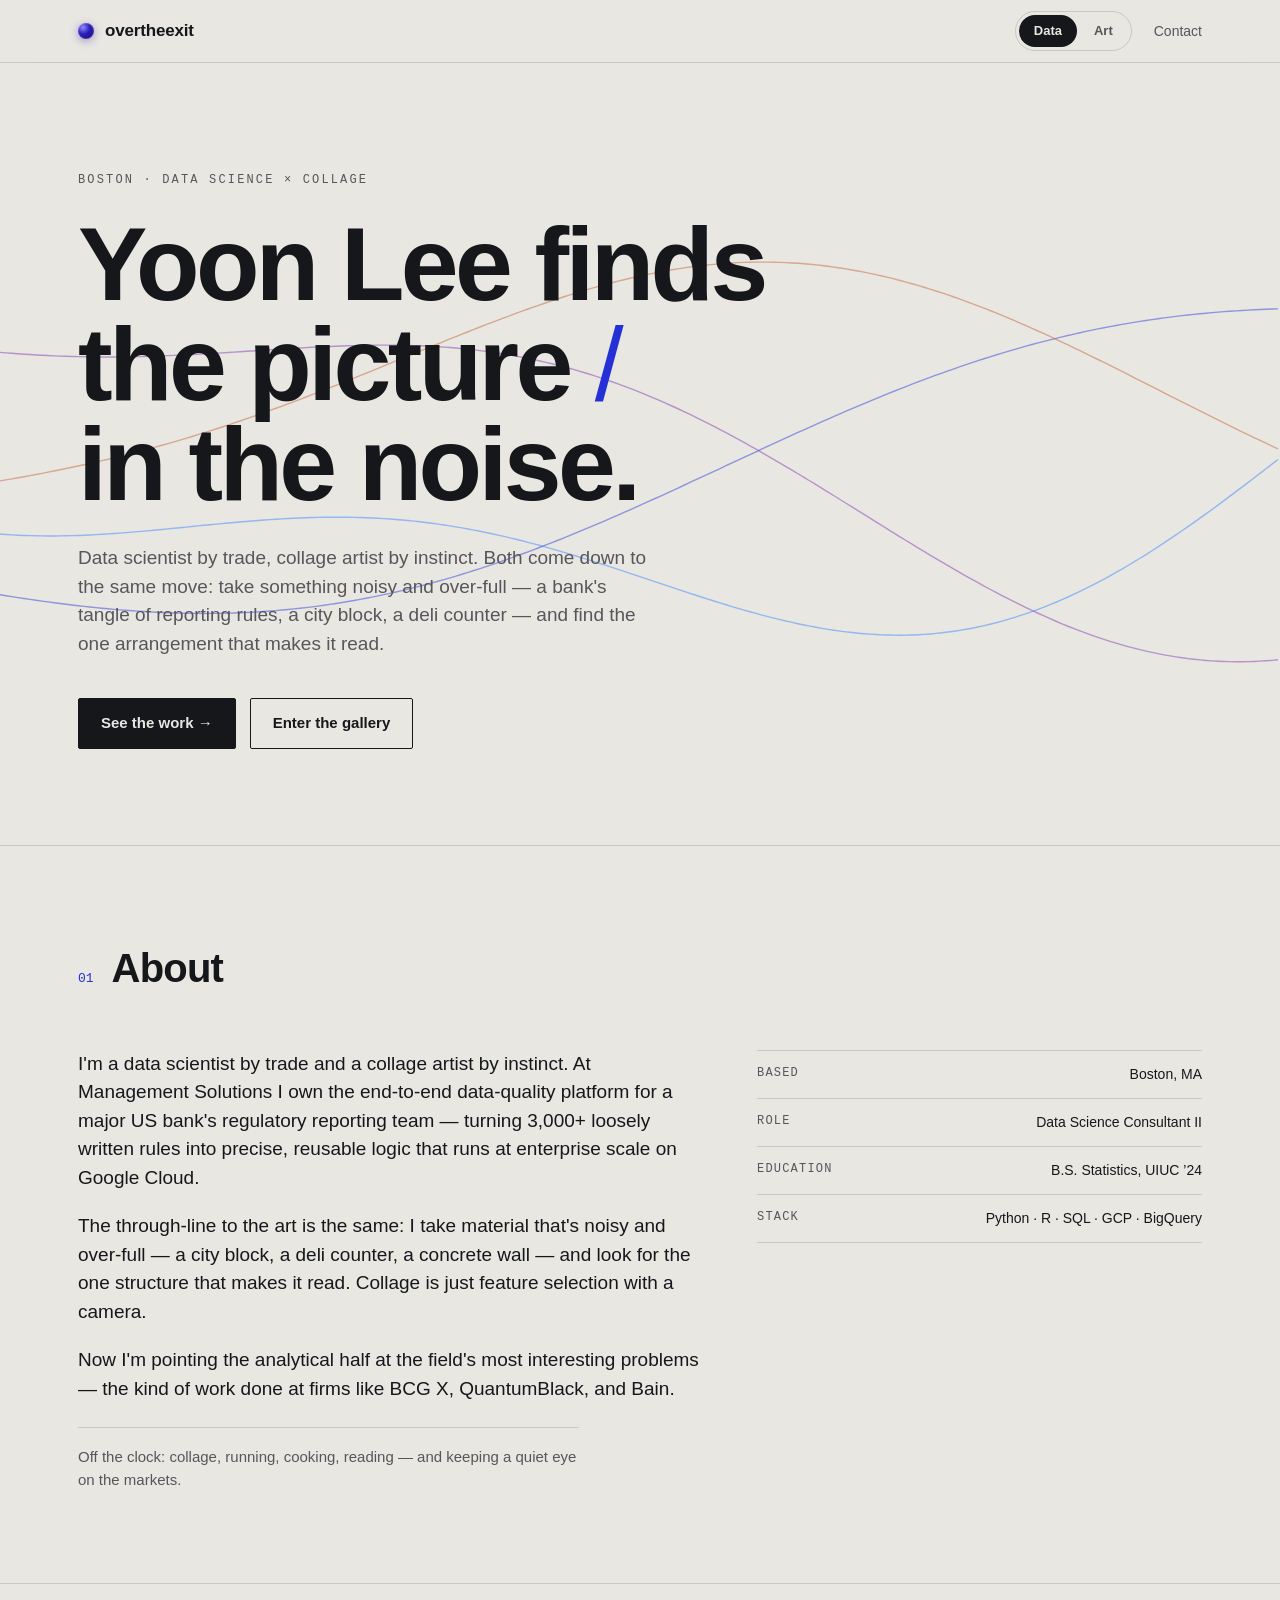
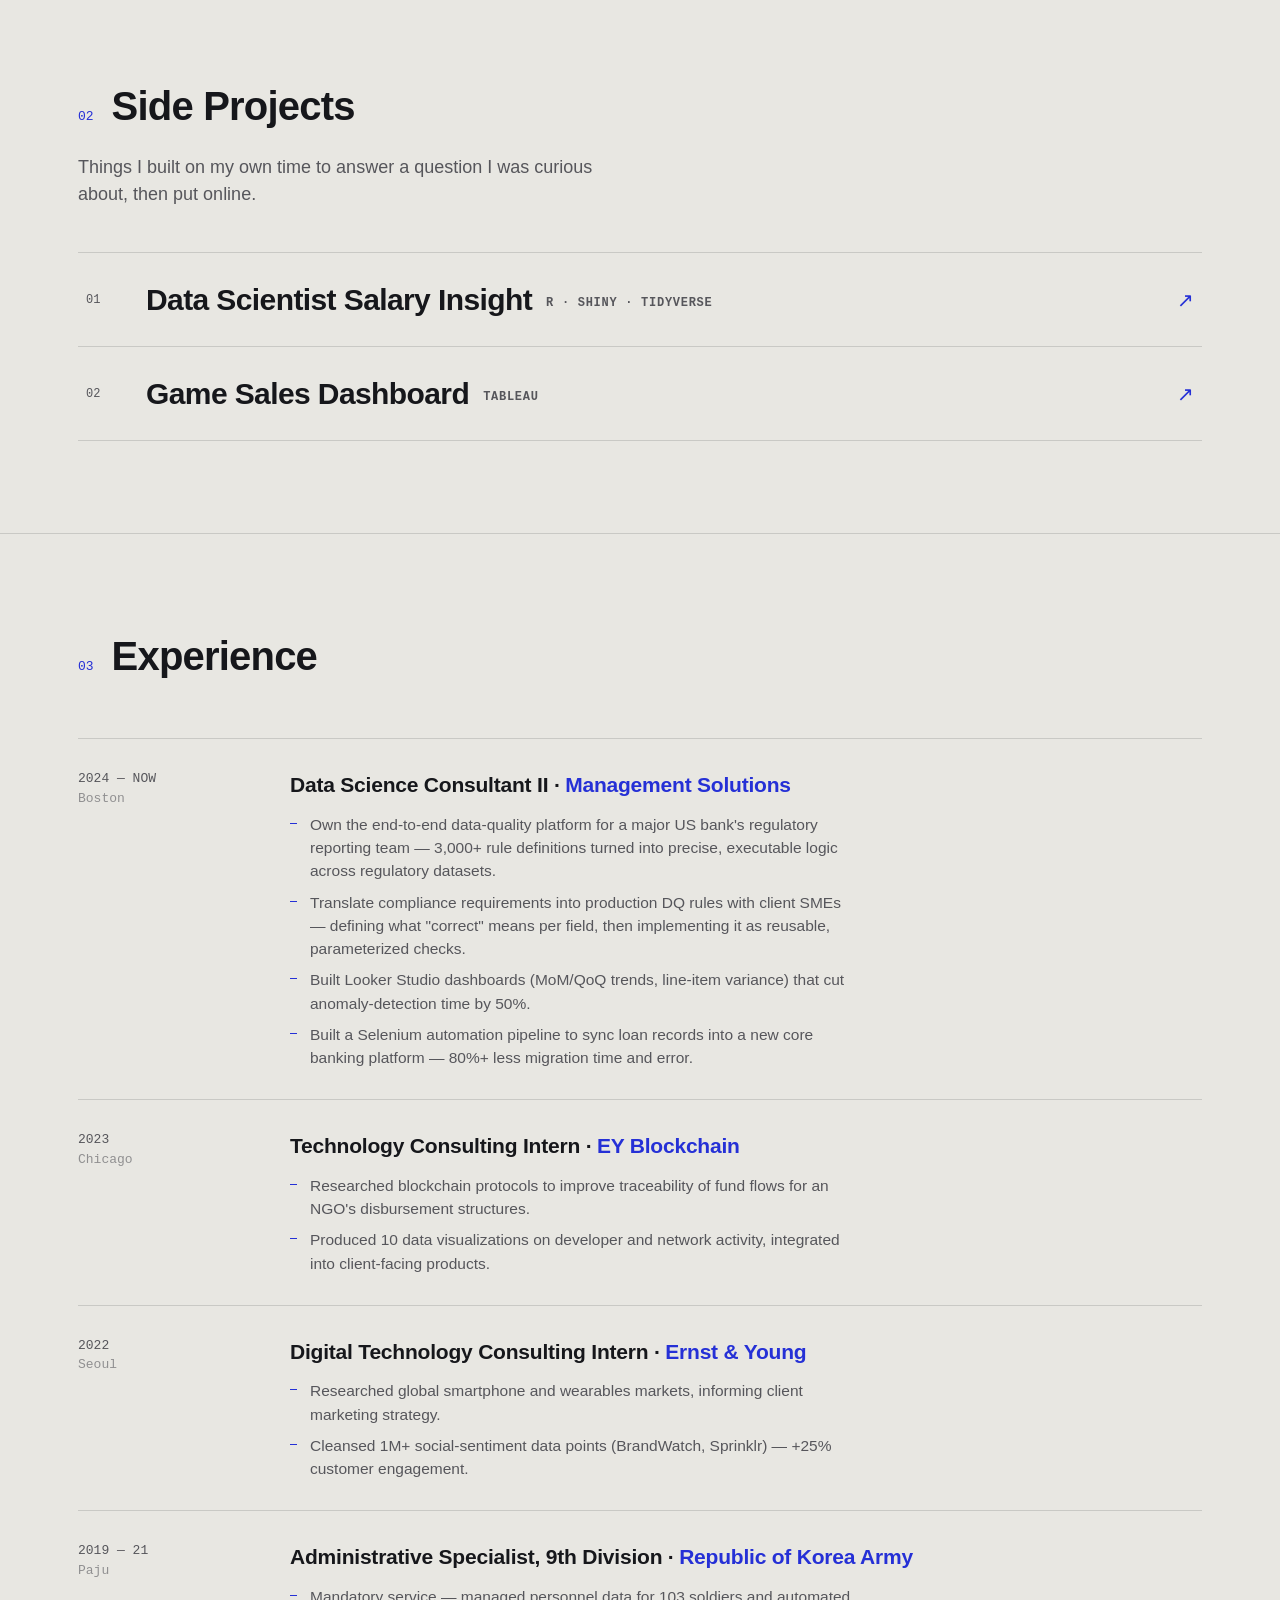
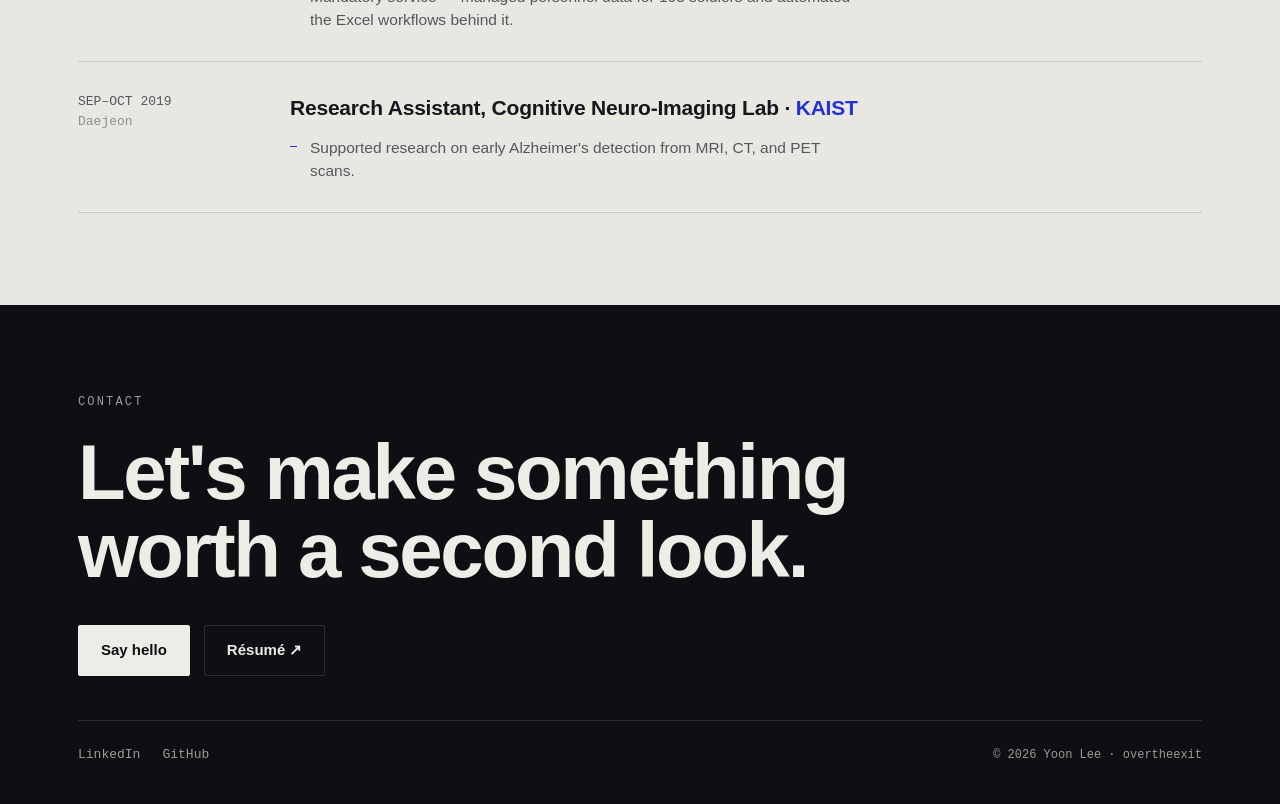
==== index.html @ db696f88 "Mobile edge-crowding fix: hero uses top/bottom padding only so .wrap side gutters survive; safe-area" ====
<!DOCTYPE html>
<html lang="en">
  <head>
    <meta charset="UTF-8" />
    <meta http-equiv="X-UA-Compatible" content="IE=edge" />
    <meta name="viewport" content="width=device-width, initial-scale=1.0, viewport-fit=cover" />

    <title>Yoon Lee — Data Science × Collage</title>
    <meta
      name="description"
      content="Yoon Lee, Boston. Data scientist by trade, collage artist by instinct. Finding the picture in the noise."
    />
    <meta name="keywords" content="Yoon Lee, overtheexit, data scientist, collage, digital art, Python, SQL, BigQuery, Boston" />
    <meta name="theme-color" content="#2530D6" />

    <link
      rel="icon"
      type="image/svg+xml"
      href="data:image/svg+xml,%3Csvg xmlns='http://www.w3.org/2000/svg' viewBox='0 0 32 32'%3E%3Cdefs%3E%3CradialGradient id='g' cx='34%25' cy='30%25'%3E%3Cstop offset='0' stop-color='%238f8bff'/%3E%3Cstop offset='46%25' stop-color='%232a1fb8'/%3E%3Cstop offset='100%25' stop-color='%23140a6e'/%3E%3C/radialGradient%3E%3C/defs%3E%3Ccircle cx='16' cy='16' r='14' fill='url(%23g)'/%3E%3C/svg%3E"
    />

    <meta property="og:type" content="website" />
    <meta property="og:url" content="https://overtheexit.com/" />
    <meta property="og:title" content="Yoon Lee — Data Science × Collage" />
    <meta property="og:description" content="Data scientist by trade, collage artist by instinct. Finding the picture in the noise." />
    <meta property="og:image" content="https://overtheexit.com/assets/gallery/logo.jpg" />
    <meta property="twitter:card" content="summary_large_image" />
    <meta property="twitter:title" content="Yoon Lee — Data Science × Collage" />
    <meta property="twitter:description" content="Data scientist by trade, collage artist by instinct." />
    <meta property="twitter:image" content="https://overtheexit.com/assets/gallery/logo.jpg" />

    <link rel="preload" as="style" href="./css/main.css" />
    <link rel="stylesheet" href="./css/main.css" />
  </head>
  <body>
    <nav>
      <div class="wrap">
        <a class="mark" href="index.html"><span class="ball" aria-hidden="true"></span> overtheexit</a>
        <div class="nav-right">
          <div class="toggle" role="tablist" aria-label="Switch between Data and Art">
            <a href="index.html" class="active" aria-current="page">Data</a>
            <a href="art.html">Art</a>
          </div>
          <a class="nav-contact" href="#contact">Contact</a>
        </div>
      </div>
    </nav>

    <header id="top">
      <canvas id="curves" aria-hidden="true"></canvas>
      <div class="wrap hero">
        <p class="eyebrow">Boston · Data Science × Collage</p>
        <h1>Yoon Lee finds the picture <span class="slash">/</span> in the noise.</h1>
        <p class="lede">
          Data scientist by trade, collage artist by instinct. Both come down to the same move:
          take something noisy and over-full — a bank's tangle of reporting rules, a city block,
          a deli counter — and find the one arrangement that makes it read.
        </p>
        <div class="cta-row">
          <a class="btn solid" href="#work">See the work →</a>
          <a class="btn ghost" href="art.html">Enter the gallery</a>
        </div>
      </div>
    </header>

    <main>
      <section id="about">
        <div class="wrap">
          <div class="sec-head"><span class="num">01</span><h2>About</h2></div>
          <div class="about-grid">
            <div>
              <p>
                I'm a data scientist by trade and a collage artist by instinct. At Management Solutions
                I own the end-to-end data-quality platform for a major US bank's regulatory reporting
                team — turning 3,000+ loosely written rules into precise, reusable logic that runs at
                enterprise scale on Google Cloud.
              </p>
              <p>
                The through-line to the art is the same: I take material that's noisy and over-full —
                a city block, a deli counter, a concrete wall — and look for the one structure that
                makes it read. Collage is just feature selection with a camera.
              </p>
              <p>
                Now I'm pointing the analytical half at the field's most interesting problems — the
                kind of work done at firms like BCG X, QuantumBlack, and Bain.
              </p>
              <p class="aside">
                Off the clock: collage, running, cooking, reading — and keeping a quiet eye on the
                markets.
              </p>
            </div>
            <div class="facts">
              <div class="row"><span class="k">Based</span><span class="v">Boston, MA</span></div>
              <div class="row"><span class="k">Role</span><span class="v">Data Science Consultant II</span></div>
              <div class="row"><span class="k">Education</span><span class="v">B.S. Statistics, UIUC ’24</span></div>
              <div class="row"><span class="k">Stack</span><span class="v">Python · R · SQL · GCP · BigQuery</span></div>
            </div>
          </div>
        </div>
      </section>

      <section id="work">
        <div class="wrap">
          <div class="sec-head"><span class="num">02</span><h2>Side Projects</h2></div>
          <p class="section-lede">
            Things I built on my own time to answer a question I was curious about, then put online.
          </p>
          <div class="work">
            <a class="line" href="https://overtheexit.shinyapps.io/datascientist_insights/" target="_blank" rel="noopener noreferrer">
              <span class="idx">01</span>
              <span class="t">Data Scientist Salary Insight<span class="stack">R · Shiny · Tidyverse</span></span>
              <span class="arrow" aria-hidden="true">↗</span>
            </a>
            <a class="line" href="https://public.tableau.com/views/GamesSalesDashboard_16860650207060/DashboardProject-CS416" target="_blank" rel="noopener noreferrer">
              <span class="idx">02</span>
              <span class="t">Game Sales Dashboard<span class="stack">Tableau</span></span>
              <span class="arrow" aria-hidden="true">↗</span>
            </a>
          </div>
        </div>
      </section>

      <section id="experience">
        <div class="wrap">
          <div class="sec-head"><span class="num">03</span><h2>Experience</h2></div>
          <div class="xp">
            <article class="item">
              <div class="when">2024 — NOW<br /><span class="loc">Boston</span></div>
              <div>
                <h3 class="role">Data Science Consultant II · <span class="org">Management Solutions</span></h3>
                <ul>
                  <li>Own the end-to-end data-quality platform for a major US bank's regulatory reporting team — 3,000+ rule definitions turned into precise, executable logic across regulatory datasets.</li>
                  <li>Translate compliance requirements into production DQ rules with client SMEs — defining what "correct" means per field, then implementing it as reusable, parameterized checks.</li>
                  <li>Built Looker Studio dashboards (MoM/QoQ trends, line-item variance) that cut anomaly-detection time by 50%.</li>
                  <li>Built a Selenium automation pipeline to sync loan records into a new core banking platform — 80%+ less migration time and error.</li>
                </ul>
              </div>
            </article>
            <article class="item">
              <div class="when">2023<br /><span class="loc">Chicago</span></div>
              <div>
                <h3 class="role">Technology Consulting Intern · <span class="org">EY Blockchain</span></h3>
                <ul>
                  <li>Researched blockchain protocols to improve traceability of fund flows for an NGO's disbursement structures.</li>
                  <li>Produced 10 data visualizations on developer and network activity, integrated into client-facing products.</li>
                </ul>
              </div>
            </article>
            <article class="item">
              <div class="when">2022<br /><span class="loc">Seoul</span></div>
              <div>
                <h3 class="role">Digital Technology Consulting Intern · <span class="org">Ernst &amp; Young</span></h3>
                <ul>
                  <li>Researched global smartphone and wearables markets, informing client marketing strategy.</li>
                  <li>Cleansed 1M+ social-sentiment data points (BrandWatch, Sprinklr) — +25% customer engagement.</li>
                </ul>
              </div>
            </article>
            <article class="item">
              <div class="when">2019 — 21<br /><span class="loc">Paju</span></div>
              <div>
                <h3 class="role">Administrative Specialist, 9th Division · <span class="org">Republic of Korea Army</span></h3>
                <ul>
                  <li>Mandatory service — managed personnel data for 103 soldiers and automated the Excel workflows behind it.</li>
                </ul>
              </div>
            </article>
            <article class="item">
              <div class="when">SEP–OCT 2019<br /><span class="loc">Daejeon</span></div>
              <div>
                <h3 class="role">Research Assistant, Cognitive Neuro-Imaging Lab · <span class="org">KAIST</span></h3>
                <ul>
                  <li>Supported research on early Alzheimer's detection from MRI, CT, and PET scans.</li>
                </ul>
              </div>
            </article>
          </div>
        </div>
      </section>
    </main>

    <footer id="contact">
      <div class="wrap">
        <p class="eyebrow footer-eyebrow">Contact</p>
        <p class="ftitle">Let's make something<br />worth a second look.</p>
        <div class="contact-actions">
          <a class="btn-dark solid" href="mailto:yoonseo.lee1212@gmail.com?subject=Hello%20Yoon">Say hello</a>
          <a class="btn-dark ghost" href="https://drive.google.com/file/d/1IXhecEy4pqAHRhBLIZlT97A1oVhOZAIA/view?usp=sharing" target="_blank" rel="noopener noreferrer">Résumé ↗</a>
        </div>
        <div class="fmeta">
          <div class="social">
            <a href="https://www.linkedin.com/in/yoonlee1212/" target="_blank" rel="noopener noreferrer">LinkedIn</a>
            <a href="https://github.com/overtheexit" target="_blank" rel="noopener noreferrer">GitHub</a>
          </div>
          <p class="cr">© <span id="yr"></span> Yoon Lee · overtheexit</p>
        </div>
      </div>
    </footer>

    <script src="./javascript/curves.js"></script>
    <script src="./javascript/site.js"></script>
  </body>
</html>
---- css/main.css ----
:root{--paper: #e8e7e2;--paper-2: #f1f0ec;--ink: #16171b;--ink-soft: #56565b;--line: rgba(20, 20, 25, 0.14);--accent: #2530d6;--accent-2: #c15a2b;--room: #0e0f13;--room-2: #16171c;--room-ink: #edece7;--room-soft: #9b9b96;--room-line: rgba(255, 255, 255, 0.13);--maxw: 1180px;--font: -apple-system, "Helvetica Neue", Helvetica, Arial, sans-serif;--mono: ui-monospace, "SF Mono", "SFMono-Regular", Menlo, Consolas, monospace}@media(prefers-color-scheme: dark){:root{--paper: #131317;--paper-2: #1a1a20;--ink: #e9e8e3;--ink-soft: #9a9a96;--line: rgba(255, 255, 255, 0.12);--accent: #6069f6;--accent-2: #e0824b}}:root[data-theme=dark]{--paper: #131317;--paper-2: #1a1a20;--ink: #e9e8e3;--ink-soft: #9a9a96;--line: rgba(255, 255, 255, 0.12);--accent: #6069f6;--accent-2: #e0824b}:root[data-theme=light]{--paper: #e8e7e2;--paper-2: #f1f0ec;--ink: #16171b;--ink-soft: #56565b;--line: rgba(20, 20, 25, 0.14);--accent: #2530d6;--accent-2: #c15a2b}*{margin:0;padding:0;box-sizing:border-box}html{scroll-behavior:smooth;-webkit-font-smoothing:antialiased}body{background:var(--paper);color:var(--ink);font-family:var(--font);line-height:1.5;font-size:17px;overflow-x:hidden}a{color:inherit;text-decoration:none}img{max-width:100%}.wrap{max-width:var(--maxw);margin:0 auto;padding-left:max(28px,env(safe-area-inset-left));padding-right:max(28px,env(safe-area-inset-right))}.mono{font-family:var(--mono)}.eyebrow{font-family:var(--mono);font-size:12px;letter-spacing:.18em;text-transform:uppercase;color:var(--ink-soft)}nav{position:sticky;top:0;z-index:50;background:color-mix(in srgb, var(--paper) 82%, transparent);backdrop-filter:saturate(1.2) blur(12px);border-bottom:1px solid var(--line)}nav .wrap{display:flex;align-items:center;justify-content:space-between;height:62px}.mark{display:flex;align-items:center;gap:11px;font-weight:600;letter-spacing:-0.01em}.ball{width:16px;height:16px;border-radius:50%;background:radial-gradient(circle at 32% 28%, #8f8bff 0%, #2a1fb8 42%, #140a6e 100%);box-shadow:0 0 0 1px rgba(255,255,255,.15) inset,0 2px 8px rgba(37,25,160,.4);flex:none}.nav-right{display:flex;align-items:center;gap:22px}.nav-contact{font-size:14px;color:var(--ink-soft);transition:color .2s}.nav-contact:hover{color:var(--ink)}@media(max-width: 720px){.nav-contact{display:none}}.toggle{display:inline-flex;align-items:center;border:1px solid var(--line);border-radius:999px;padding:3px;gap:2px}.toggle a{font-size:13px;font-weight:600;padding:6px 15px;border-radius:999px;color:var(--ink-soft);transition:all .2s}.toggle a:hover{color:var(--ink)}.toggle a.active{background:var(--ink);color:var(--paper)}header{position:relative;overflow:hidden}header canvas{position:absolute;inset:0;width:100%;height:100%;opacity:.9}.hero{position:relative;padding-top:108px;padding-bottom:96px}.hero .eyebrow{margin-bottom:26px}h1{font-size:clamp(44px,8.2vw,104px);line-height:.96;letter-spacing:-0.035em;font-weight:700;text-wrap:balance;max-width:15ch}h1 .slash{color:var(--accent);font-weight:400}.hero p.lede{margin-top:30px;max-width:54ch;font-size:19px;color:var(--ink-soft)}.cta-row{margin-top:40px;display:flex;gap:14px;flex-wrap:wrap}.btn{display:inline-flex;align-items:center;gap:9px;font-size:15px;font-weight:600;padding:13px 22px;border-radius:2px;border:1px solid var(--ink);transition:all .2s}.btn.solid{background:var(--ink);color:var(--paper)}.btn.solid:hover{background:var(--accent);border-color:var(--accent);color:#fff}.btn.ghost:hover{border-color:var(--accent);color:var(--accent)}section{padding:92px 0;border-top:1px solid var(--line)}.sec-head{display:flex;align-items:baseline;gap:18px;margin-bottom:52px}.sec-head .num{font-family:var(--mono);font-size:13px;color:var(--accent)}.sec-head h2{font-size:clamp(26px,4vw,40px);letter-spacing:-0.02em;font-weight:700}.about-grid{display:grid;grid-template-columns:1.4fr 1fr;gap:56px;align-items:start}.about-grid p{font-size:19px;max-width:60ch}.about-grid p+p{margin-top:20px}.about-grid p.aside{margin-top:24px;font-size:15px;color:var(--ink-soft);padding-top:18px;border-top:1px solid var(--line)}.facts{display:flex;flex-direction:column;border-top:1px solid var(--line)}.facts .row{display:flex;justify-content:space-between;gap:16px;padding:13px 0;border-bottom:1px solid var(--line)}.facts .k{font-family:var(--mono);font-size:12px;letter-spacing:.1em;text-transform:uppercase;color:var(--ink-soft)}.facts .v{font-size:14px;text-align:right}@media(max-width: 820px){.about-grid{grid-template-columns:1fr;gap:36px}}.xp{display:flex;flex-direction:column}.xp .item{display:grid;grid-template-columns:180px 1fr;gap:32px;padding:30px 0;border-top:1px solid var(--line)}.xp .item:last-child{border-bottom:1px solid var(--line)}.xp .when{font-family:var(--mono);font-size:13px;color:var(--ink-soft);font-variant-numeric:tabular-nums}.xp .when .loc{opacity:.6}.xp .role{font-size:21px;font-weight:650;letter-spacing:-0.01em}.xp .role .org{color:var(--accent)}.xp ul{margin-top:12px;list-style:none;display:flex;flex-direction:column;gap:8px}.xp li{padding-left:20px;position:relative;color:var(--ink-soft);font-size:15.5px;max-width:66ch}.xp li::before{content:"";position:absolute;left:0;top:10px;width:7px;height:1px;background:var(--accent)}@media(max-width: 720px){.xp .item{grid-template-columns:1fr;gap:10px}}.work{display:flex;flex-direction:column}.work a.line{display:grid;grid-template-columns:40px 1fr auto;gap:20px;align-items:center;padding:24px 8px;border-top:1px solid var(--line);transition:background .2s,padding .2s}.work a.line:last-child{border-bottom:1px solid var(--line)}.work a.line:hover{background:var(--paper-2);padding-left:18px}.work .idx{font-family:var(--mono);font-size:12px;color:var(--ink-soft)}.work .t{font-size:clamp(20px,3vw,30px);font-weight:650;letter-spacing:-0.02em}.work .t .stack{font-family:var(--mono);font-size:12px;color:var(--ink-soft);letter-spacing:.06em;margin-left:14px;text-transform:uppercase;vertical-align:middle}.work .arrow{color:var(--accent);font-size:20px}.gallery{background:var(--room);color:var(--room-ink);border-top:none}.gallery .eyebrow{color:var(--room-soft)}.gallery .sec-head h2{color:var(--room-ink)}.gallery .sec-head .num{color:#7f86ff}.gallery .intro{max-width:60ch;color:var(--room-soft);margin:-28px 0 54px;font-size:18px}.room{display:grid;grid-template-columns:repeat(3, 1fr);gap:40px 26px;align-items:start}figure.piece{margin:0;display:flex;flex-direction:column;gap:12px}.frame{position:relative;overflow:hidden;background:var(--room-2);border:1px solid var(--room-line);cursor:pointer}.frame img{display:block;width:100%;height:100%;object-fit:contain}.frame::after{content:"view";position:absolute;inset:0;display:flex;align-items:center;justify-content:center;font-family:var(--mono);font-size:11px;letter-spacing:.1em;text-transform:uppercase;color:#fff;background:rgba(10,10,16,.5);opacity:0;transition:opacity .25s}.frame:hover::after{opacity:1}.frame.missing{cursor:default;background:repeating-linear-gradient(0deg, rgba(255, 255, 255, 0.02) 0 2px, transparent 2px 5px),var(--room-2)}.frame.missing::after{content:"awaiting export";opacity:1;background:rgba(0,0,0,0);color:var(--room-soft)}.frame.missing img{display:none}.label{display:flex;flex-direction:column;gap:3px}.label .lt{font-size:15px;font-weight:600;font-style:italic}.label .lm{font-family:var(--mono);font-size:11.5px;color:var(--room-soft);letter-spacing:.04em}@media(max-width: 900px){.room{grid-template-columns:repeat(2, 1fr)}}@media(max-width: 540px){.room{grid-template-columns:1fr;gap:30px}}.lightbox{position:fixed;inset:0;z-index:200;background:rgba(8,8,12,.94);display:flex;align-items:center;justify-content:center;padding:40px}.lightbox[hidden]{display:none}.lightbox-inner{margin:0;max-width:92vw;max-height:88vh;display:flex;flex-direction:column;gap:14px;align-items:center}.lightbox-inner img{max-width:92vw;max-height:78vh;object-fit:contain;box-shadow:0 30px 80px rgba(0,0,0,.6)}.lightbox-inner figcaption{font-family:var(--mono);font-size:12.5px;color:#cfcfca;letter-spacing:.04em;text-align:center}.lightbox-close{position:absolute;top:22px;right:26px;background:none;border:none;color:#fff;font-size:26px;cursor:pointer;line-height:1;padding:8px}footer{background:var(--room);color:var(--room-ink);padding:88px 0 40px}.footer-eyebrow{color:var(--room-soft);margin-bottom:22px}.ftitle{font-size:clamp(34px,7vw,78px);letter-spacing:-0.03em;font-weight:700;line-height:1}.ftitle a{color:#7f86ff}.fmeta{margin-top:44px;display:flex;justify-content:space-between;flex-wrap:wrap;gap:20px;align-items:center;border-top:1px solid var(--room-line);padding-top:24px}.fmeta .social{display:flex;gap:22px}.fmeta .social a{font-family:var(--mono);font-size:13px;color:var(--room-soft);transition:color .2s}.fmeta .social a:hover{color:var(--room-ink)}.fmeta .cr{font-family:var(--mono);font-size:12px;color:var(--room-soft)}.section-lede{font-size:18px;color:var(--ink-soft);max-width:56ch;margin:-34px 0 44px}.contact-actions{margin-top:36px;display:flex;gap:14px;flex-wrap:wrap}.btn-dark{display:inline-flex;align-items:center;gap:9px;font-size:15px;font-weight:600;padding:13px 22px;border-radius:2px;border:1px solid var(--room-line);color:var(--room-ink);transition:all .2s}.btn-dark.solid{background:var(--room-ink);color:var(--room);border-color:var(--room-ink)}.btn-dark.solid:hover{background:#7f86ff;border-color:#7f86ff;color:#fff}.btn-dark.ghost:hover{border-color:#7f86ff;color:#9aa0ff}.art-hero{position:relative;overflow:hidden;--d1: #e68aa6;--d2: #efc14e;--d3: #3f6fd1;--d4: #d8432e}@media(prefers-color-scheme: dark){.art-hero{--d4: #6fb0e6}}:root[data-theme=dark] .art-hero{--d4: #6fb0e6}:root[data-theme=light] .art-hero{--d4: #d8432e}.art-hero .hero{position:relative;z-index:4;padding-top:112px;padding-bottom:104px}.art-hero .grain{position:absolute;inset:0;z-index:1;pointer-events:none;opacity:.09;background-image:url("data:image/svg+xml,%3Csvg xmlns='http://www.w3.org/2000/svg' width='140' height='140'%3E%3Cfilter id='n'%3E%3CfeTurbulence type='fractalNoise' baseFrequency='0.85' numOctaves='2' stitchTiles='stitch'/%3E%3C/filter%3E%3Crect width='100%25' height='100%25' filter='url(%23n)'/%3E%3C/svg%3E")}.art-hero .dots{position:absolute;inset:0;z-index:1;pointer-events:none}.dot{position:absolute;border-radius:50%;will-change:transform}.dot.d1{width:150px;height:150px;background:var(--d1);top:14%;right:13%;animation:floatA 16s ease-in-out infinite}.dot.d2{width:88px;height:88px;background:var(--d2);top:55%;right:30%;animation:floatB 20s ease-in-out infinite}.dot.d3{width:60px;height:60px;background:var(--d3);top:30%;right:44%;animation:floatC 13s ease-in-out infinite}.dot.d4{width:116px;height:116px;background:var(--d4);bottom:12%;right:7%;animation:floatA 23s ease-in-out infinite reverse}.dot.d5{width:76px;height:76px;background:var(--d5, #9a9a9a);top:18%;right:27%;animation:floatB 17s ease-in-out infinite reverse}@keyframes floatA{0%,100%{transform:translate(0, 0)}50%{transform:translate(-20px, -26px)}}@keyframes floatB{0%,100%{transform:translate(0, 0)}50%{transform:translate(16px, -20px)}}@keyframes floatC{0%,100%{transform:translate(0, 0)}50%{transform:translate(-12px, 18px)}}.art-hero .crops{position:absolute;inset:0;z-index:2;pointer-events:none}.crop{position:absolute;width:16px;height:16px;border:0 solid color-mix(in srgb, var(--ink) 42%, transparent)}.crop.tl{top:22px;left:22px;border-top-width:1.5px;border-left-width:1.5px}.crop.tr{top:22px;right:22px;border-top-width:1.5px;border-right-width:1.5px}.crop.bl{bottom:22px;left:22px;border-bottom-width:1.5px;border-left-width:1.5px}.crop.br{bottom:22px;right:22px;border-bottom-width:1.5px;border-right-width:1.5px}.art-hero .tear{position:absolute;left:0;bottom:-1px;width:100%;height:44px;z-index:3;display:block}.art-hero .tear rect{fill:var(--room)}@media(prefers-reduced-motion: reduce){.dot{animation:none}}@media(max-width: 600px){.hero{padding-top:76px;padding-bottom:72px}.art-hero{min-height:78vh}.art-hero .hero{padding-top:72px;padding-bottom:40px}.dot.d1{width:92px;height:92px;top:auto;bottom:68px;right:8%}.dot.d2{width:52px;height:52px;top:auto;bottom:156px;right:12%}.dot.d3{width:40px;height:40px;top:auto;bottom:62px;right:34%}.dot.d4{width:60px;height:60px;top:auto;bottom:132px;right:42%}.dot.d5{width:46px;height:46px;top:auto;bottom:206px;right:24%}.crop{width:12px;height:12px}.crop.tl,.crop.tr{top:16px}.crop.bl,.crop.br{bottom:16px}.crop.tl,.crop.bl{left:16px}.crop.tr,.crop.br{right:16px}}@media(max-width: 360px){.wrap{padding-left:max(18px,env(safe-area-inset-left));padding-right:max(18px,env(safe-area-inset-right))}h1{font-size:clamp(28px,9vw,40px)}.work .t{font-size:clamp(18px,6vw,24px)}.contact-actions{width:100%}.btn-dark{flex:1;justify-content:center}.art-hero{min-height:86vh}.dot.d1{width:66px;height:66px;bottom:40px;right:9%}.dot.d2{width:38px;height:38px;bottom:112px;right:16%}.dot.d3{width:28px;height:28px;bottom:38px;right:42%}.dot.d4{width:42px;height:42px;bottom:96px;right:46%}.dot.d5{width:32px;height:32px;bottom:150px;right:27%}}.room-count{color:var(--room-soft);font-size:12px;letter-spacing:.08em;text-transform:uppercase;margin:0 0 40px}:focus-visible{outline:2px solid var(--accent);outline-offset:3px}@media(prefers-reduced-motion: reduce){html{scroll-behavior:auto}*{animation:none !important;transition:none !important}}
---- css/main.css ----
:root{--paper: #e8e7e2;--paper-2: #f1f0ec;--ink: #16171b;--ink-soft: #56565b;--line: rgba(20, 20, 25, 0.14);--accent: #2530d6;--accent-2: #c15a2b;--room: #0e0f13;--room-2: #16171c;--room-ink: #edece7;--room-soft: #9b9b96;--room-line: rgba(255, 255, 255, 0.13);--maxw: 1180px;--font: -apple-system, "Helvetica Neue", Helvetica, Arial, sans-serif;--mono: ui-monospace, "SF Mono", "SFMono-Regular", Menlo, Consolas, monospace}@media(prefers-color-scheme: dark){:root{--paper: #131317;--paper-2: #1a1a20;--ink: #e9e8e3;--ink-soft: #9a9a96;--line: rgba(255, 255, 255, 0.12);--accent: #6069f6;--accent-2: #e0824b}}:root[data-theme=dark]{--paper: #131317;--paper-2: #1a1a20;--ink: #e9e8e3;--ink-soft: #9a9a96;--line: rgba(255, 255, 255, 0.12);--accent: #6069f6;--accent-2: #e0824b}:root[data-theme=light]{--paper: #e8e7e2;--paper-2: #f1f0ec;--ink: #16171b;--ink-soft: #56565b;--line: rgba(20, 20, 25, 0.14);--accent: #2530d6;--accent-2: #c15a2b}*{margin:0;padding:0;box-sizing:border-box}html{scroll-behavior:smooth;-webkit-font-smoothing:antialiased}body{background:var(--paper);color:var(--ink);font-family:var(--font);line-height:1.5;font-size:17px;overflow-x:hidden}a{color:inherit;text-decoration:none}img{max-width:100%}.wrap{max-width:var(--maxw);margin:0 auto;padding-left:max(28px,env(safe-area-inset-left));padding-right:max(28px,env(safe-area-inset-right))}.mono{font-family:var(--mono)}.eyebrow{font-family:var(--mono);font-size:12px;letter-spacing:.18em;text-transform:uppercase;color:var(--ink-soft)}nav{position:sticky;top:0;z-index:50;background:color-mix(in srgb, var(--paper) 82%, transparent);backdrop-filter:saturate(1.2) blur(12px);border-bottom:1px solid var(--line)}nav .wrap{display:flex;align-items:center;justify-content:space-between;height:62px}.mark{display:flex;align-items:center;gap:11px;font-weight:600;letter-spacing:-0.01em}.ball{width:16px;height:16px;border-radius:50%;background:radial-gradient(circle at 32% 28%, #8f8bff 0%, #2a1fb8 42%, #140a6e 100%);box-shadow:0 0 0 1px rgba(255,255,255,.15) inset,0 2px 8px rgba(37,25,160,.4);flex:none}.nav-right{display:flex;align-items:center;gap:22px}.nav-contact{font-size:14px;color:var(--ink-soft);transition:color .2s}.nav-contact:hover{color:var(--ink)}@media(max-width: 720px){.nav-contact{display:none}}.toggle{display:inline-flex;align-items:center;border:1px solid var(--line);border-radius:999px;padding:3px;gap:2px}.toggle a{font-size:13px;font-weight:600;padding:6px 15px;border-radius:999px;color:var(--ink-soft);transition:all .2s}.toggle a:hover{color:var(--ink)}.toggle a.active{background:var(--ink);color:var(--paper)}header{position:relative;overflow:hidden}header canvas{position:absolute;inset:0;width:100%;height:100%;opacity:.9}.hero{position:relative;padding-top:108px;padding-bottom:96px}.hero .eyebrow{margin-bottom:26px}h1{font-size:clamp(44px,8.2vw,104px);line-height:.96;letter-spacing:-0.035em;font-weight:700;text-wrap:balance;max-width:15ch}h1 .slash{color:var(--accent);font-weight:400}.hero p.lede{margin-top:30px;max-width:54ch;font-size:19px;color:var(--ink-soft)}.cta-row{margin-top:40px;display:flex;gap:14px;flex-wrap:wrap}.btn{display:inline-flex;align-items:center;gap:9px;font-size:15px;font-weight:600;padding:13px 22px;border-radius:2px;border:1px solid var(--ink);transition:all .2s}.btn.solid{background:var(--ink);color:var(--paper)}.btn.solid:hover{background:var(--accent);border-color:var(--accent);color:#fff}.btn.ghost:hover{border-color:var(--accent);color:var(--accent)}section{padding:92px 0;border-top:1px solid var(--line)}.sec-head{display:flex;align-items:baseline;gap:18px;margin-bottom:52px}.sec-head .num{font-family:var(--mono);font-size:13px;color:var(--accent)}.sec-head h2{font-size:clamp(26px,4vw,40px);letter-spacing:-0.02em;font-weight:700}.about-grid{display:grid;grid-template-columns:1.4fr 1fr;gap:56px;align-items:start}.about-grid p{font-size:19px;max-width:60ch}.about-grid p+p{margin-top:20px}.about-grid p.aside{margin-top:24px;font-size:15px;color:var(--ink-soft);padding-top:18px;border-top:1px solid var(--line)}.facts{display:flex;flex-direction:column;border-top:1px solid var(--line)}.facts .row{display:flex;justify-content:space-between;gap:16px;padding:13px 0;border-bottom:1px solid var(--line)}.facts .k{font-family:var(--mono);font-size:12px;letter-spacing:.1em;text-transform:uppercase;color:var(--ink-soft)}.facts .v{font-size:14px;text-align:right}@media(max-width: 820px){.about-grid{grid-template-columns:1fr;gap:36px}}.xp{display:flex;flex-direction:column}.xp .item{display:grid;grid-template-columns:180px 1fr;gap:32px;padding:30px 0;border-top:1px solid var(--line)}.xp .item:last-child{border-bottom:1px solid var(--line)}.xp .when{font-family:var(--mono);font-size:13px;color:var(--ink-soft);font-variant-numeric:tabular-nums}.xp .when .loc{opacity:.6}.xp .role{font-size:21px;font-weight:650;letter-spacing:-0.01em}.xp .role .org{color:var(--accent)}.xp ul{margin-top:12px;list-style:none;display:flex;flex-direction:column;gap:8px}.xp li{padding-left:20px;position:relative;color:var(--ink-soft);font-size:15.5px;max-width:66ch}.xp li::before{content:"";position:absolute;left:0;top:10px;width:7px;height:1px;background:var(--accent)}@media(max-width: 720px){.xp .item{grid-template-columns:1fr;gap:10px}}.work{display:flex;flex-direction:column}.work a.line{display:grid;grid-template-columns:40px 1fr auto;gap:20px;align-items:center;padding:24px 8px;border-top:1px solid var(--line);transition:background .2s,padding .2s}.work a.line:last-child{border-bottom:1px solid var(--line)}.work a.line:hover{background:var(--paper-2);padding-left:18px}.work .idx{font-family:var(--mono);font-size:12px;color:var(--ink-soft)}.work .t{font-size:clamp(20px,3vw,30px);font-weight:650;letter-spacing:-0.02em}.work .t .stack{font-family:var(--mono);font-size:12px;color:var(--ink-soft);letter-spacing:.06em;margin-left:14px;text-transform:uppercase;vertical-align:middle}.work .arrow{color:var(--accent);font-size:20px}.gallery{background:var(--room);color:var(--room-ink);border-top:none}.gallery .eyebrow{color:var(--room-soft)}.gallery .sec-head h2{color:var(--room-ink)}.gallery .sec-head .num{color:#7f86ff}.gallery .intro{max-width:60ch;color:var(--room-soft);margin:-28px 0 54px;font-size:18px}.room{display:grid;grid-template-columns:repeat(3, 1fr);gap:40px 26px;align-items:start}figure.piece{margin:0;display:flex;flex-direction:column;gap:12px}.frame{position:relative;overflow:hidden;background:var(--room-2);border:1px solid var(--room-line);cursor:pointer}.frame img{display:block;width:100%;height:100%;object-fit:contain}.frame::after{content:"view";position:absolute;inset:0;display:flex;align-items:center;justify-content:center;font-family:var(--mono);font-size:11px;letter-spacing:.1em;text-transform:uppercase;color:#fff;background:rgba(10,10,16,.5);opacity:0;transition:opacity .25s}.frame:hover::after{opacity:1}.frame.missing{cursor:default;background:repeating-linear-gradient(0deg, rgba(255, 255, 255, 0.02) 0 2px, transparent 2px 5px),var(--room-2)}.frame.missing::after{content:"awaiting export";opacity:1;background:rgba(0,0,0,0);color:var(--room-soft)}.frame.missing img{display:none}.label{display:flex;flex-direction:column;gap:3px}.label .lt{font-size:15px;font-weight:600;font-style:italic}.label .lm{font-family:var(--mono);font-size:11.5px;color:var(--room-soft);letter-spacing:.04em}@media(max-width: 900px){.room{grid-template-columns:repeat(2, 1fr)}}@media(max-width: 540px){.room{grid-template-columns:1fr;gap:30px}}.lightbox{position:fixed;inset:0;z-index:200;background:rgba(8,8,12,.94);display:flex;align-items:center;justify-content:center;padding:40px}.lightbox[hidden]{display:none}.lightbox-inner{margin:0;max-width:92vw;max-height:88vh;display:flex;flex-direction:column;gap:14px;align-items:center}.lightbox-inner img{max-width:92vw;max-height:78vh;object-fit:contain;box-shadow:0 30px 80px rgba(0,0,0,.6)}.lightbox-inner figcaption{font-family:var(--mono);font-size:12.5px;color:#cfcfca;letter-spacing:.04em;text-align:center}.lightbox-close{position:absolute;top:22px;right:26px;background:none;border:none;color:#fff;font-size:26px;cursor:pointer;line-height:1;padding:8px}footer{background:var(--room);color:var(--room-ink);padding:88px 0 40px}.footer-eyebrow{color:var(--room-soft);margin-bottom:22px}.ftitle{font-size:clamp(34px,7vw,78px);letter-spacing:-0.03em;font-weight:700;line-height:1}.ftitle a{color:#7f86ff}.fmeta{margin-top:44px;display:flex;justify-content:space-between;flex-wrap:wrap;gap:20px;align-items:center;border-top:1px solid var(--room-line);padding-top:24px}.fmeta .social{display:flex;gap:22px}.fmeta .social a{font-family:var(--mono);font-size:13px;color:var(--room-soft);transition:color .2s}.fmeta .social a:hover{color:var(--room-ink)}.fmeta .cr{font-family:var(--mono);font-size:12px;color:var(--room-soft)}.section-lede{font-size:18px;color:var(--ink-soft);max-width:56ch;margin:-34px 0 44px}.contact-actions{margin-top:36px;display:flex;gap:14px;flex-wrap:wrap}.btn-dark{display:inline-flex;align-items:center;gap:9px;font-size:15px;font-weight:600;padding:13px 22px;border-radius:2px;border:1px solid var(--room-line);color:var(--room-ink);transition:all .2s}.btn-dark.solid{background:var(--room-ink);color:var(--room);border-color:var(--room-ink)}.btn-dark.solid:hover{background:#7f86ff;border-color:#7f86ff;color:#fff}.btn-dark.ghost:hover{border-color:#7f86ff;color:#9aa0ff}.art-hero{position:relative;overflow:hidden;--d1: #e68aa6;--d2: #efc14e;--d3: #3f6fd1;--d4: #d8432e}@media(prefers-color-scheme: dark){.art-hero{--d4: #6fb0e6}}:root[data-theme=dark] .art-hero{--d4: #6fb0e6}:root[data-theme=light] .art-hero{--d4: #d8432e}.art-hero .hero{position:relative;z-index:4;padding-top:112px;padding-bottom:104px}.art-hero .grain{position:absolute;inset:0;z-index:1;pointer-events:none;opacity:.09;background-image:url("data:image/svg+xml,%3Csvg xmlns='http://www.w3.org/2000/svg' width='140' height='140'%3E%3Cfilter id='n'%3E%3CfeTurbulence type='fractalNoise' baseFrequency='0.85' numOctaves='2' stitchTiles='stitch'/%3E%3C/filter%3E%3Crect width='100%25' height='100%25' filter='url(%23n)'/%3E%3C/svg%3E")}.art-hero .dots{position:absolute;inset:0;z-index:1;pointer-events:none}.dot{position:absolute;border-radius:50%;will-change:transform}.dot.d1{width:150px;height:150px;background:var(--d1);top:14%;right:13%;animation:floatA 16s ease-in-out infinite}.dot.d2{width:88px;height:88px;background:var(--d2);top:55%;right:30%;animation:floatB 20s ease-in-out infinite}.dot.d3{width:60px;height:60px;background:var(--d3);top:30%;right:44%;animation:floatC 13s ease-in-out infinite}.dot.d4{width:116px;height:116px;background:var(--d4);bottom:12%;right:7%;animation:floatA 23s ease-in-out infinite reverse}.dot.d5{width:76px;height:76px;background:var(--d5, #9a9a9a);top:18%;right:27%;animation:floatB 17s ease-in-out infinite reverse}@keyframes floatA{0%,100%{transform:translate(0, 0)}50%{transform:translate(-20px, -26px)}}@keyframes floatB{0%,100%{transform:translate(0, 0)}50%{transform:translate(16px, -20px)}}@keyframes floatC{0%,100%{transform:translate(0, 0)}50%{transform:translate(-12px, 18px)}}.art-hero .crops{position:absolute;inset:0;z-index:2;pointer-events:none}.crop{position:absolute;width:16px;height:16px;border:0 solid color-mix(in srgb, var(--ink) 42%, transparent)}.crop.tl{top:22px;left:22px;border-top-width:1.5px;border-left-width:1.5px}.crop.tr{top:22px;right:22px;border-top-width:1.5px;border-right-width:1.5px}.crop.bl{bottom:22px;left:22px;border-bottom-width:1.5px;border-left-width:1.5px}.crop.br{bottom:22px;right:22px;border-bottom-width:1.5px;border-right-width:1.5px}.art-hero .tear{position:absolute;left:0;bottom:-1px;width:100%;height:44px;z-index:3;display:block}.art-hero .tear rect{fill:var(--room)}@media(prefers-reduced-motion: reduce){.dot{animation:none}}@media(max-width: 600px){.hero{padding-top:76px;padding-bottom:72px}.art-hero{min-height:78vh}.art-hero .hero{padding-top:72px;padding-bottom:40px}.dot.d1{width:92px;height:92px;top:auto;bottom:68px;right:8%}.dot.d2{width:52px;height:52px;top:auto;bottom:156px;right:12%}.dot.d3{width:40px;height:40px;top:auto;bottom:62px;right:34%}.dot.d4{width:60px;height:60px;top:auto;bottom:132px;right:42%}.dot.d5{width:46px;height:46px;top:auto;bottom:206px;right:24%}.crop{width:12px;height:12px}.crop.tl,.crop.tr{top:16px}.crop.bl,.crop.br{bottom:16px}.crop.tl,.crop.bl{left:16px}.crop.tr,.crop.br{right:16px}}@media(max-width: 360px){.wrap{padding-left:max(18px,env(safe-area-inset-left));padding-right:max(18px,env(safe-area-inset-right))}h1{font-size:clamp(28px,9vw,40px)}.work .t{font-size:clamp(18px,6vw,24px)}.contact-actions{width:100%}.btn-dark{flex:1;justify-content:center}.art-hero{min-height:86vh}.dot.d1{width:66px;height:66px;bottom:40px;right:9%}.dot.d2{width:38px;height:38px;bottom:112px;right:16%}.dot.d3{width:28px;height:28px;bottom:38px;right:42%}.dot.d4{width:42px;height:42px;bottom:96px;right:46%}.dot.d5{width:32px;height:32px;bottom:150px;right:27%}}.room-count{color:var(--room-soft);font-size:12px;letter-spacing:.08em;text-transform:uppercase;margin:0 0 40px}:focus-visible{outline:2px solid var(--accent);outline-offset:3px}@media(prefers-reduced-motion: reduce){html{scroll-behavior:auto}*{animation:none !important;transition:none !important}}
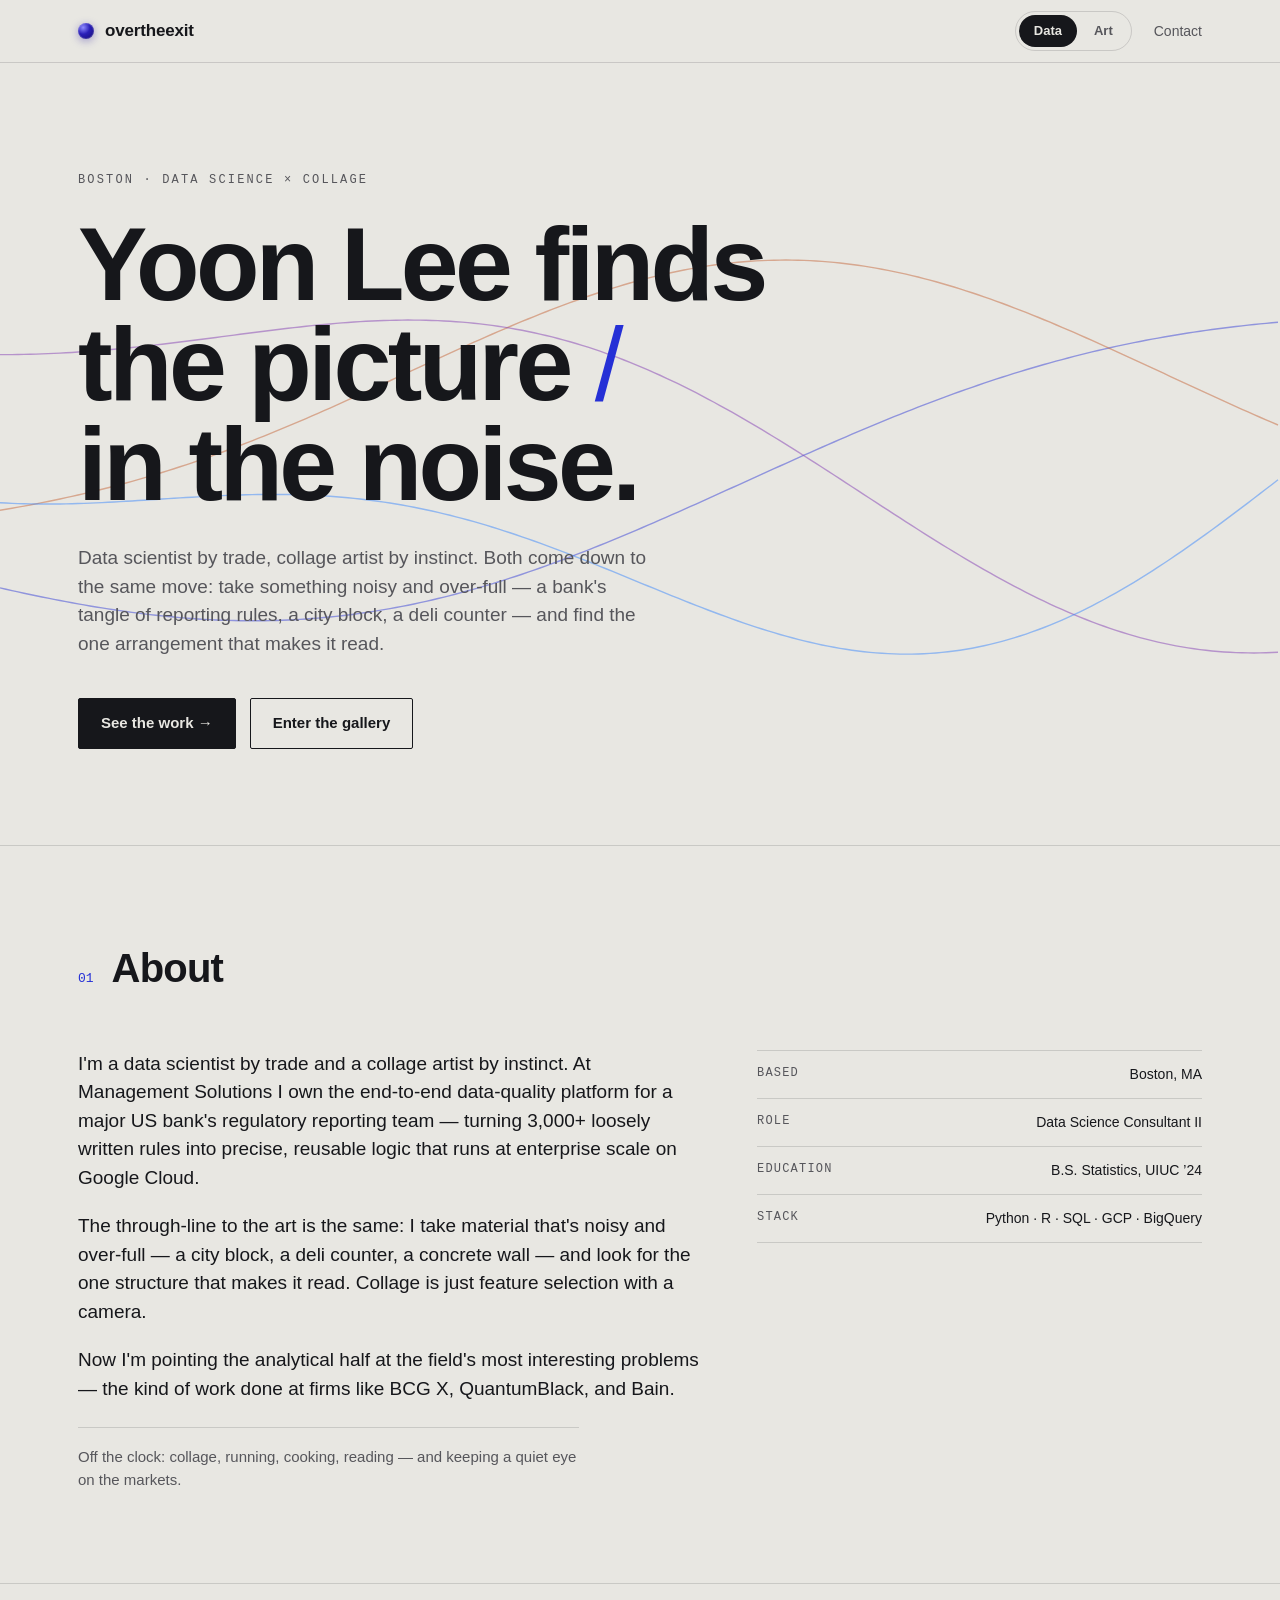
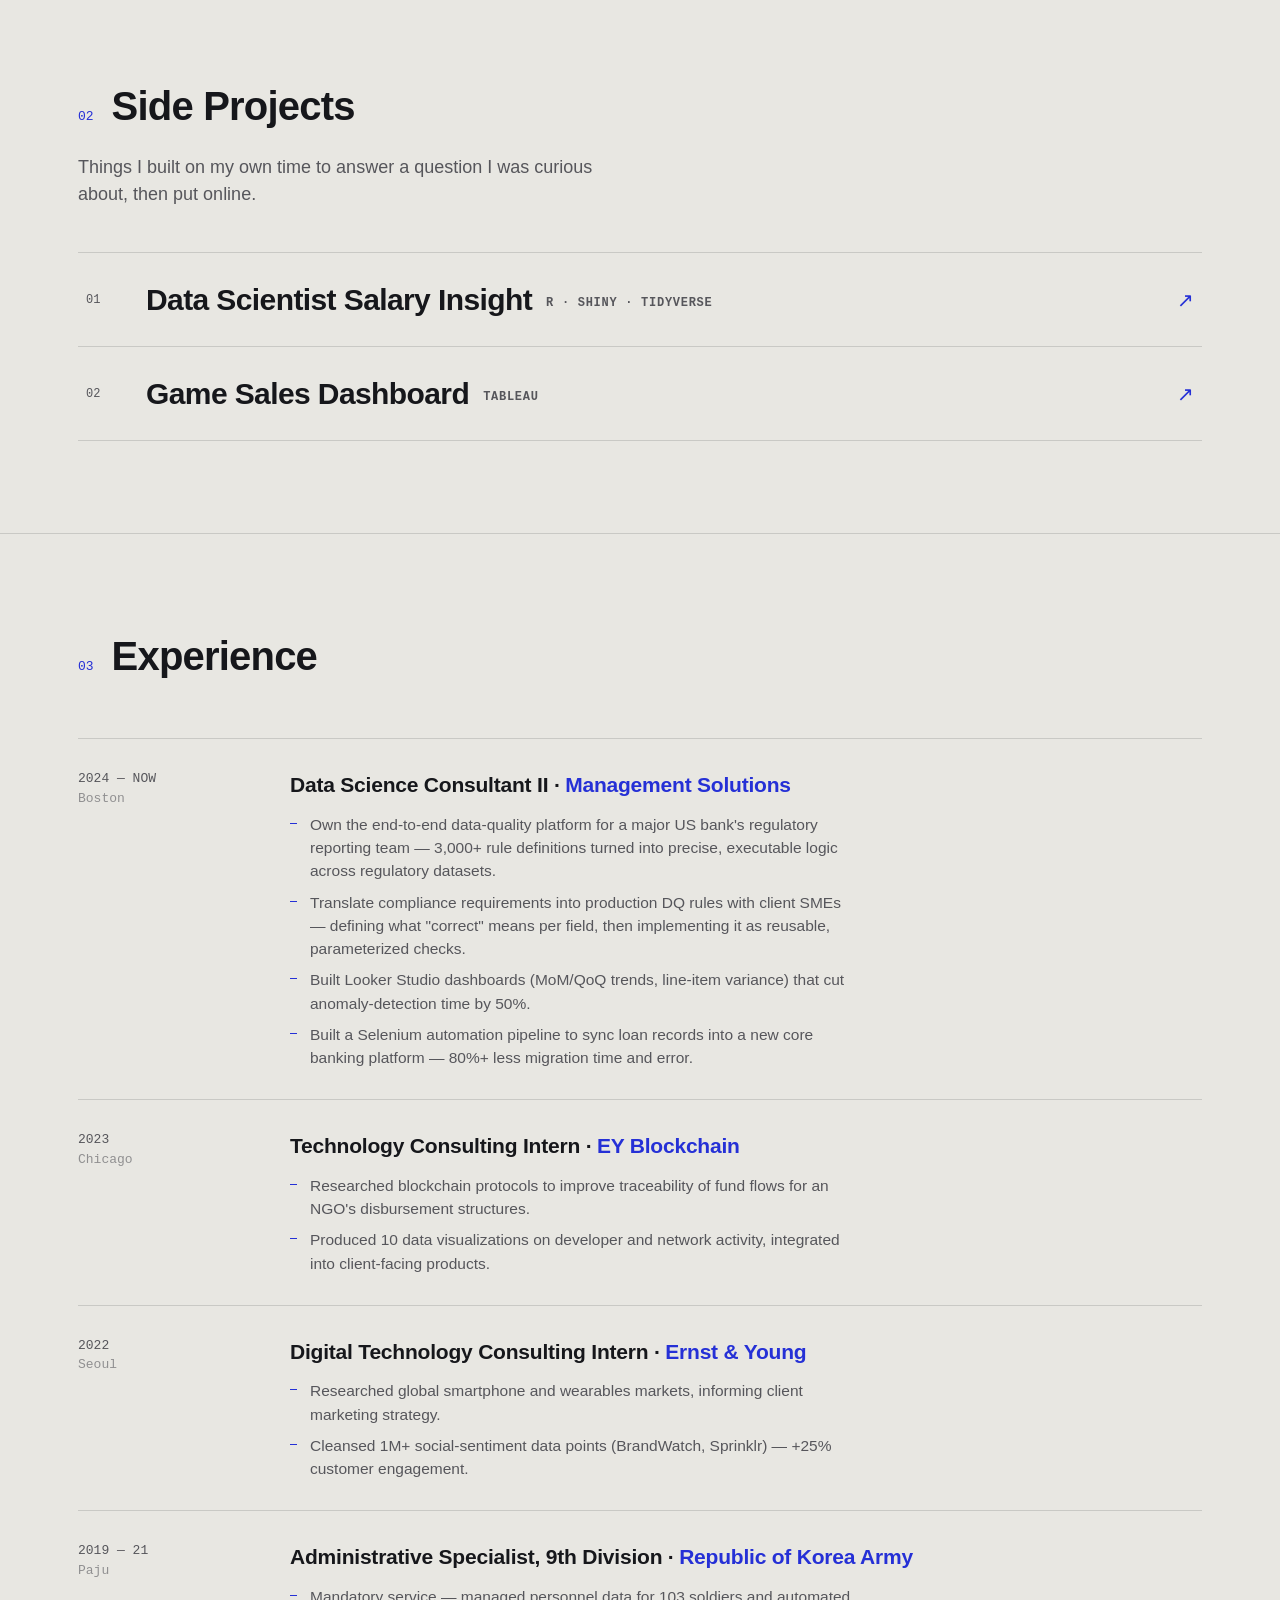
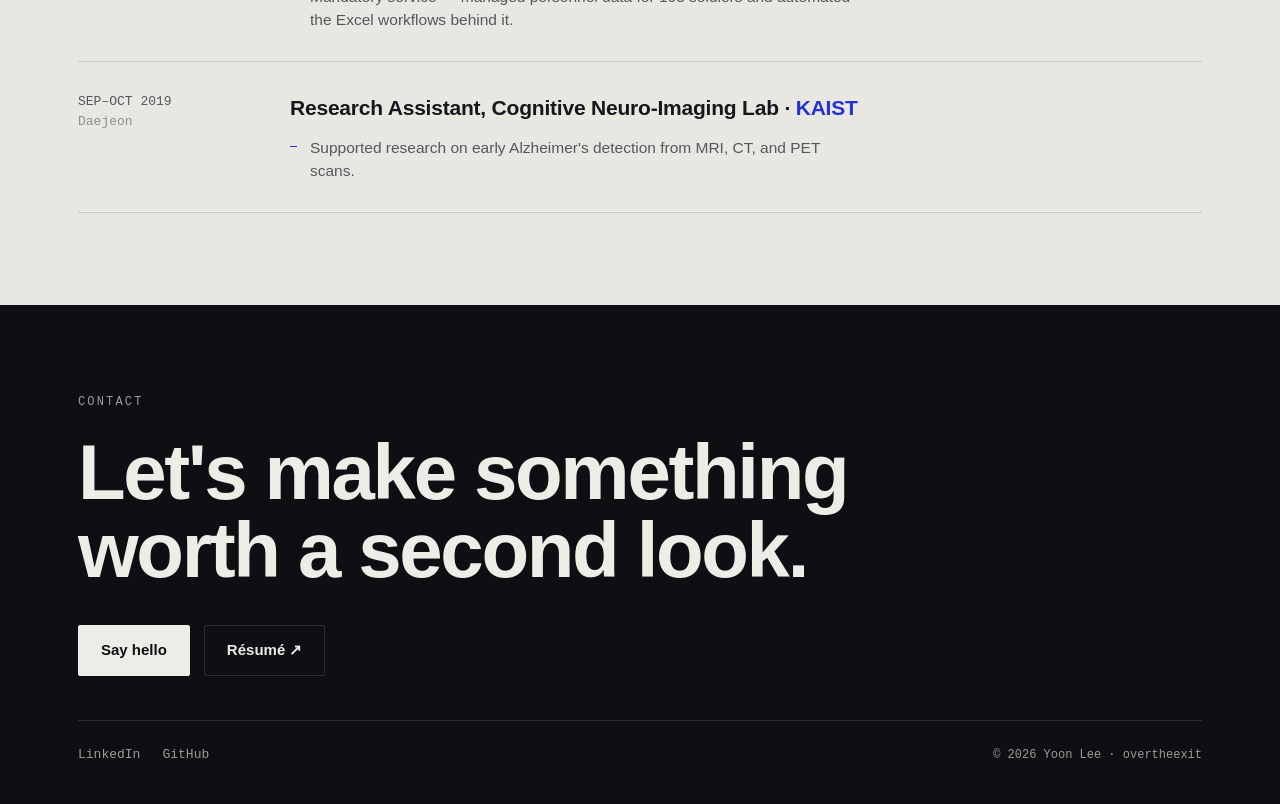
==== commit 779281a8: "Cache-bust stylesheet (?v=2) so browsers fetch the updated CSS instead of a stale cached copy" ====
--- a/index.html
+++ b/index.html
@@ -29,8 +29,8 @@
     <meta property="twitter:description" content="Data scientist by trade, collage artist by instinct." />
     <meta property="twitter:image" content="https://overtheexit.com/assets/gallery/logo.jpg" />
 
-    <link rel="preload" as="style" href="./css/main.css" />
-    <link rel="stylesheet" href="./css/main.css" />
+    <link rel="preload" as="style" href="./css/main.css?v=2" />
+    <link rel="stylesheet" href="./css/main.css?v=2" />
   </head>
   <body>
     <nav>
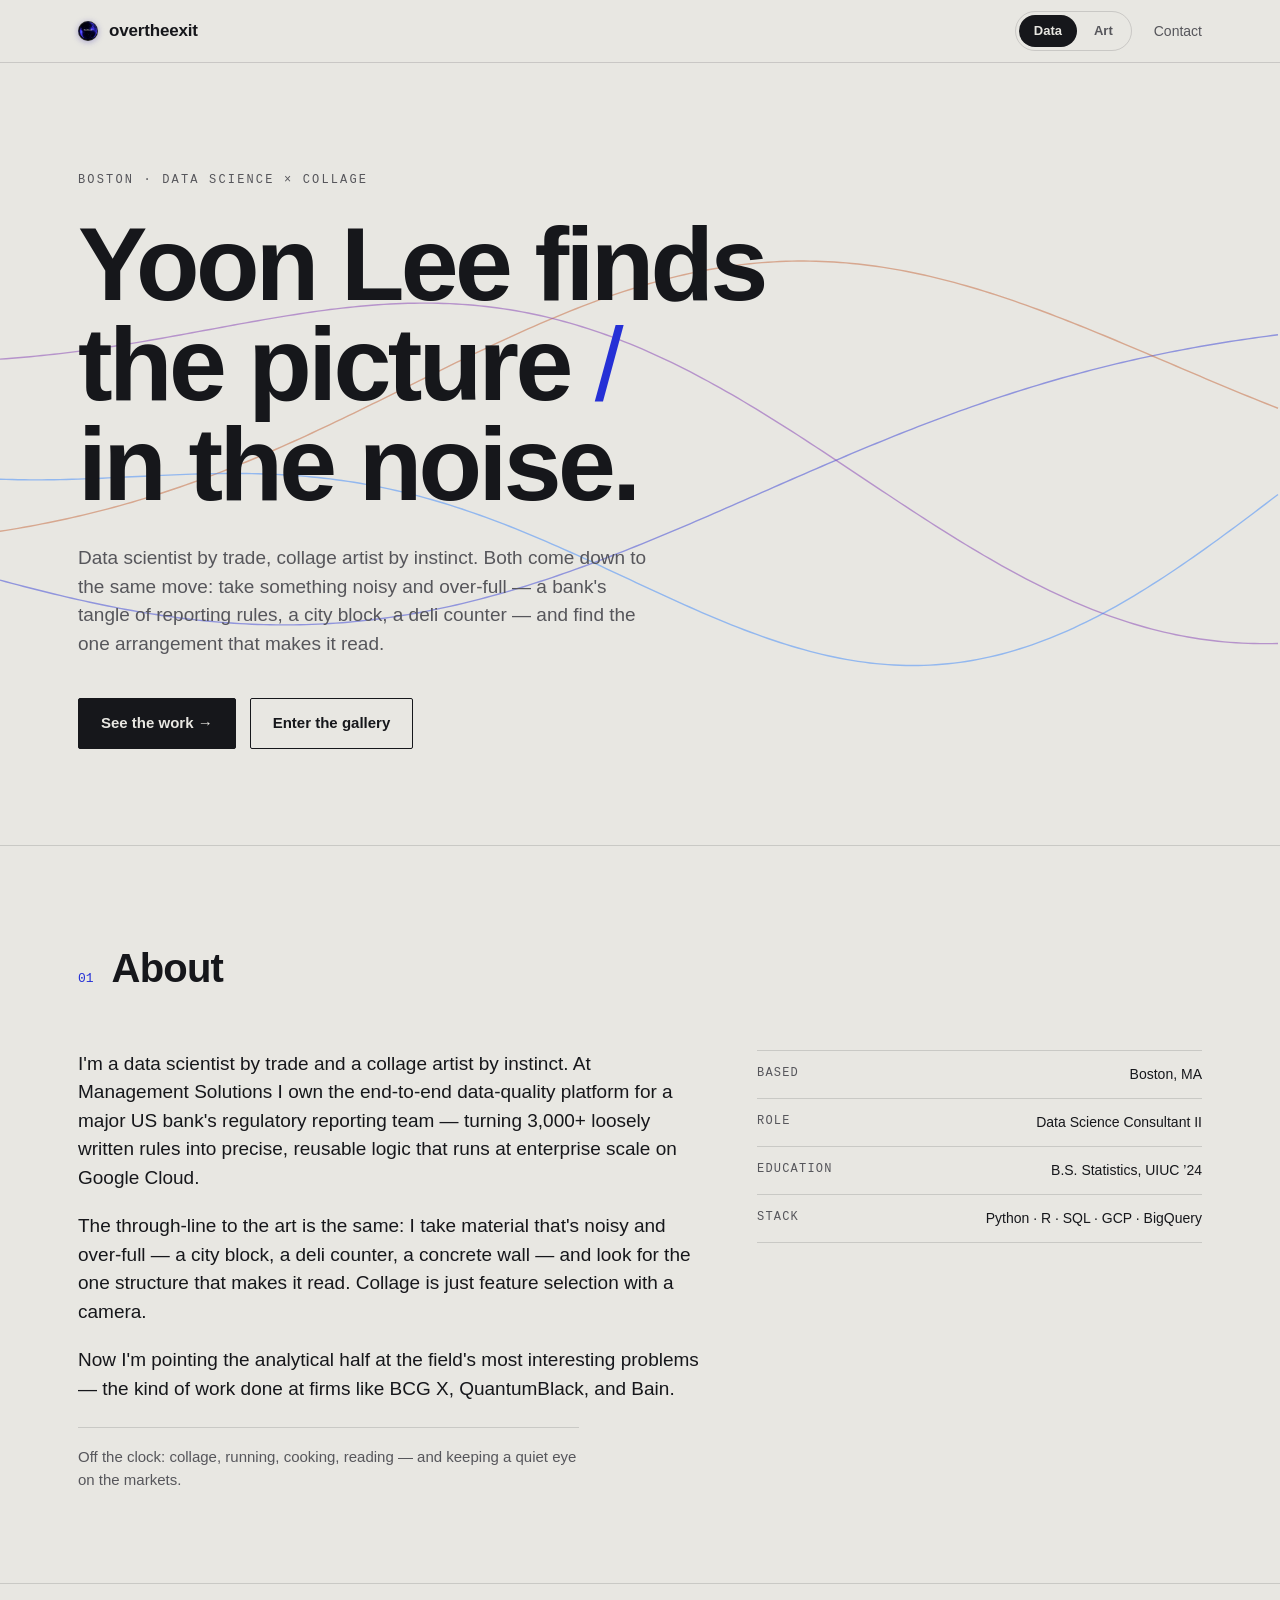
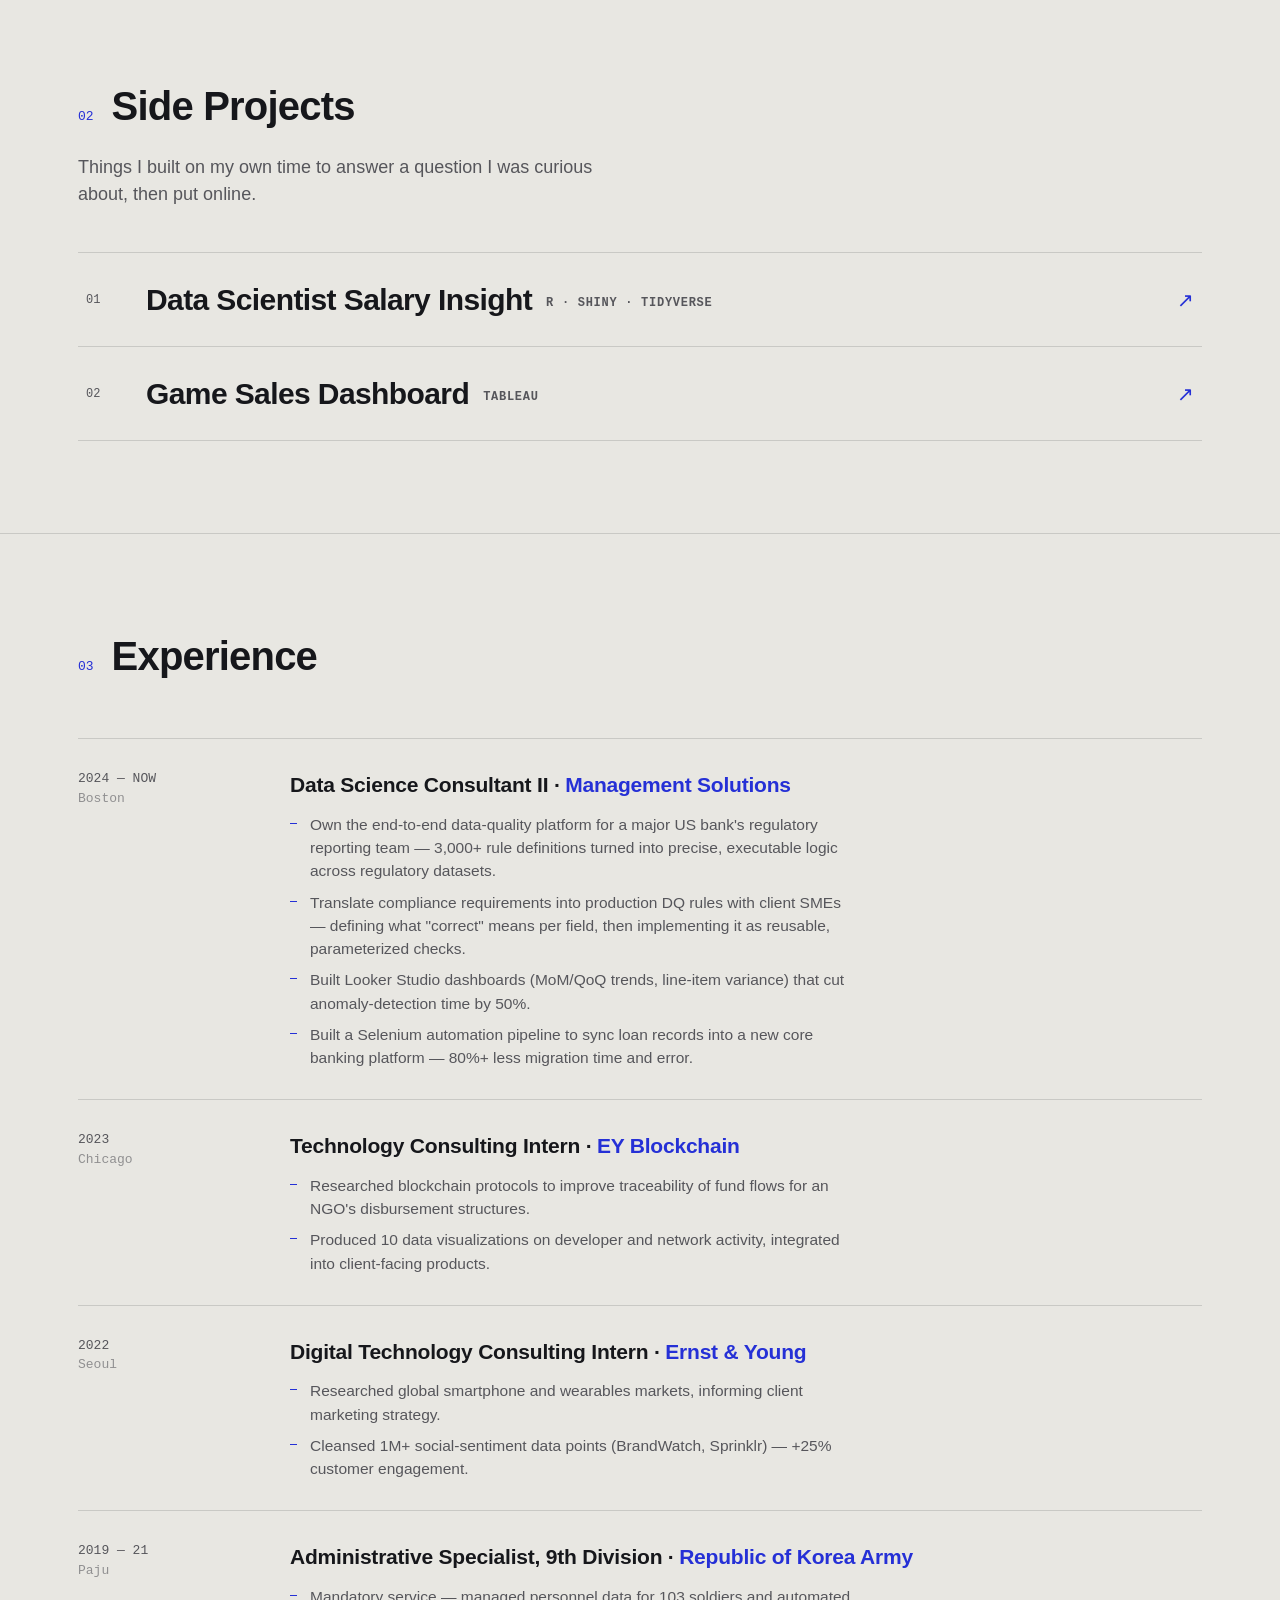
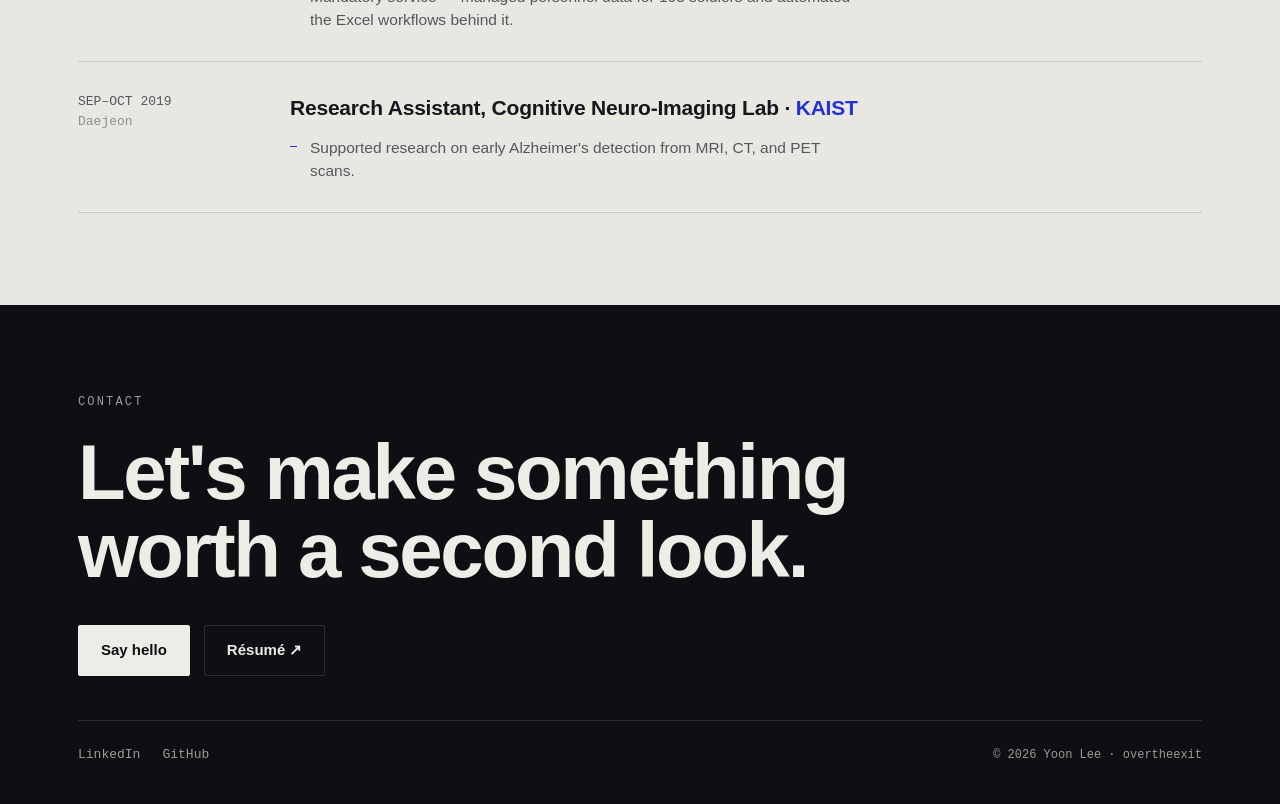
==== commit c3a13920: "Interactive art hero + new works: logo swapped to real disco-ball image (nav+favicon); distorted dis" ====
--- a/index.html
+++ b/index.html
@@ -13,11 +13,7 @@
     <meta name="keywords" content="Yoon Lee, overtheexit, data scientist, collage, digital art, Python, SQL, BigQuery, Boston" />
     <meta name="theme-color" content="#2530D6" />
 
-    <link
-      rel="icon"
-      type="image/svg+xml"
-      href="data:image/svg+xml,%3Csvg xmlns='http://www.w3.org/2000/svg' viewBox='0 0 32 32'%3E%3Cdefs%3E%3CradialGradient id='g' cx='34%25' cy='30%25'%3E%3Cstop offset='0' stop-color='%238f8bff'/%3E%3Cstop offset='46%25' stop-color='%232a1fb8'/%3E%3Cstop offset='100%25' stop-color='%23140a6e'/%3E%3C/radialGradient%3E%3C/defs%3E%3Ccircle cx='16' cy='16' r='14' fill='url(%23g)'/%3E%3C/svg%3E"
-    />
+    <link rel="icon" type="image/png" href="./assets/logo-ball.png" />
 
     <meta property="og:type" content="website" />
     <meta property="og:url" content="https://overtheexit.com/" />
--- a/css/main.css
+++ b/css/main.css
@@ -1 +1 @@
-:root{--paper: #e8e7e2;--paper-2: #f1f0ec;--ink: #16171b;--ink-soft: #56565b;--line: rgba(20, 20, 25, 0.14);--accent: #2530d6;--accent-2: #c15a2b;--room: #0e0f13;--room-2: #16171c;--room-ink: #edece7;--room-soft: #9b9b96;--room-line: rgba(255, 255, 255, 0.13);--maxw: 1180px;--font: -apple-system, "Helvetica Neue", Helvetica, Arial, sans-serif;--mono: ui-monospace, "SF Mono", "SFMono-Regular", Menlo, Consolas, monospace}@media(prefers-color-scheme: dark){:root{--paper: #131317;--paper-2: #1a1a20;--ink: #e9e8e3;--ink-soft: #9a9a96;--line: rgba(255, 255, 255, 0.12);--accent: #6069f6;--accent-2: #e0824b}}:root[data-theme=dark]{--paper: #131317;--paper-2: #1a1a20;--ink: #e9e8e3;--ink-soft: #9a9a96;--line: rgba(255, 255, 255, 0.12);--accent: #6069f6;--accent-2: #e0824b}:root[data-theme=light]{--paper: #e8e7e2;--paper-2: #f1f0ec;--ink: #16171b;--ink-soft: #56565b;--line: rgba(20, 20, 25, 0.14);--accent: #2530d6;--accent-2: #c15a2b}*{margin:0;padding:0;box-sizing:border-box}html{scroll-behavior:smooth;-webkit-font-smoothing:antialiased}body{background:var(--paper);color:var(--ink);font-family:var(--font);line-height:1.5;font-size:17px;overflow-x:hidden}a{color:inherit;text-decoration:none}img{max-width:100%}.wrap{max-width:var(--maxw);margin:0 auto;padding-left:max(28px,env(safe-area-inset-left));padding-right:max(28px,env(safe-area-inset-right))}.mono{font-family:var(--mono)}.eyebrow{font-family:var(--mono);font-size:12px;letter-spacing:.18em;text-transform:uppercase;color:var(--ink-soft)}nav{position:sticky;top:0;z-index:50;background:color-mix(in srgb, var(--paper) 82%, transparent);backdrop-filter:saturate(1.2) blur(12px);border-bottom:1px solid var(--line)}nav .wrap{display:flex;align-items:center;justify-content:space-between;height:62px}.mark{display:flex;align-items:center;gap:11px;font-weight:600;letter-spacing:-0.01em}.ball{width:16px;height:16px;border-radius:50%;background:radial-gradient(circle at 32% 28%, #8f8bff 0%, #2a1fb8 42%, #140a6e 100%);box-shadow:0 0 0 1px rgba(255,255,255,.15) inset,0 2px 8px rgba(37,25,160,.4);flex:none}.nav-right{display:flex;align-items:center;gap:22px}.nav-contact{font-size:14px;color:var(--ink-soft);transition:color .2s}.nav-contact:hover{color:var(--ink)}@media(max-width: 720px){.nav-contact{display:none}}.toggle{display:inline-flex;align-items:center;border:1px solid var(--line);border-radius:999px;padding:3px;gap:2px}.toggle a{font-size:13px;font-weight:600;padding:6px 15px;border-radius:999px;color:var(--ink-soft);transition:all .2s}.toggle a:hover{color:var(--ink)}.toggle a.active{background:var(--ink);color:var(--paper)}header{position:relative;overflow:hidden}header canvas{position:absolute;inset:0;width:100%;height:100%;opacity:.9}.hero{position:relative;padding-top:108px;padding-bottom:96px}.hero .eyebrow{margin-bottom:26px}h1{font-size:clamp(44px,8.2vw,104px);line-height:.96;letter-spacing:-0.035em;font-weight:700;text-wrap:balance;max-width:15ch}h1 .slash{color:var(--accent);font-weight:400}.hero p.lede{margin-top:30px;max-width:54ch;font-size:19px;color:var(--ink-soft)}.cta-row{margin-top:40px;display:flex;gap:14px;flex-wrap:wrap}.btn{display:inline-flex;align-items:center;gap:9px;font-size:15px;font-weight:600;padding:13px 22px;border-radius:2px;border:1px solid var(--ink);transition:all .2s}.btn.solid{background:var(--ink);color:var(--paper)}.btn.solid:hover{background:var(--accent);border-color:var(--accent);color:#fff}.btn.ghost:hover{border-color:var(--accent);color:var(--accent)}section{padding:92px 0;border-top:1px solid var(--line)}.sec-head{display:flex;align-items:baseline;gap:18px;margin-bottom:52px}.sec-head .num{font-family:var(--mono);font-size:13px;color:var(--accent)}.sec-head h2{font-size:clamp(26px,4vw,40px);letter-spacing:-0.02em;font-weight:700}.about-grid{display:grid;grid-template-columns:1.4fr 1fr;gap:56px;align-items:start}.about-grid p{font-size:19px;max-width:60ch}.about-grid p+p{margin-top:20px}.about-grid p.aside{margin-top:24px;font-size:15px;color:var(--ink-soft);padding-top:18px;border-top:1px solid var(--line)}.facts{display:flex;flex-direction:column;border-top:1px solid var(--line)}.facts .row{display:flex;justify-content:space-between;gap:16px;padding:13px 0;border-bottom:1px solid var(--line)}.facts .k{font-family:var(--mono);font-size:12px;letter-spacing:.1em;text-transform:uppercase;color:var(--ink-soft)}.facts .v{font-size:14px;text-align:right}@media(max-width: 820px){.about-grid{grid-template-columns:1fr;gap:36px}}.xp{display:flex;flex-direction:column}.xp .item{display:grid;grid-template-columns:180px 1fr;gap:32px;padding:30px 0;border-top:1px solid var(--line)}.xp .item:last-child{border-bottom:1px solid var(--line)}.xp .when{font-family:var(--mono);font-size:13px;color:var(--ink-soft);font-variant-numeric:tabular-nums}.xp .when .loc{opacity:.6}.xp .role{font-size:21px;font-weight:650;letter-spacing:-0.01em}.xp .role .org{color:var(--accent)}.xp ul{margin-top:12px;list-style:none;display:flex;flex-direction:column;gap:8px}.xp li{padding-left:20px;position:relative;color:var(--ink-soft);font-size:15.5px;max-width:66ch}.xp li::before{content:"";position:absolute;left:0;top:10px;width:7px;height:1px;background:var(--accent)}@media(max-width: 720px){.xp .item{grid-template-columns:1fr;gap:10px}}.work{display:flex;flex-direction:column}.work a.line{display:grid;grid-template-columns:40px 1fr auto;gap:20px;align-items:center;padding:24px 8px;border-top:1px solid var(--line);transition:background .2s,padding .2s}.work a.line:last-child{border-bottom:1px solid var(--line)}.work a.line:hover{background:var(--paper-2);padding-left:18px}.work .idx{font-family:var(--mono);font-size:12px;color:var(--ink-soft)}.work .t{font-size:clamp(20px,3vw,30px);font-weight:650;letter-spacing:-0.02em}.work .t .stack{font-family:var(--mono);font-size:12px;color:var(--ink-soft);letter-spacing:.06em;margin-left:14px;text-transform:uppercase;vertical-align:middle}.work .arrow{color:var(--accent);font-size:20px}.gallery{background:var(--room);color:var(--room-ink);border-top:none}.gallery .eyebrow{color:var(--room-soft)}.gallery .sec-head h2{color:var(--room-ink)}.gallery .sec-head .num{color:#7f86ff}.gallery .intro{max-width:60ch;color:var(--room-soft);margin:-28px 0 54px;font-size:18px}.room{display:grid;grid-template-columns:repeat(3, 1fr);gap:40px 26px;align-items:start}figure.piece{margin:0;display:flex;flex-direction:column;gap:12px}.frame{position:relative;overflow:hidden;background:var(--room-2);border:1px solid var(--room-line);cursor:pointer}.frame img{display:block;width:100%;height:100%;object-fit:contain}.frame::after{content:"view";position:absolute;inset:0;display:flex;align-items:center;justify-content:center;font-family:var(--mono);font-size:11px;letter-spacing:.1em;text-transform:uppercase;color:#fff;background:rgba(10,10,16,.5);opacity:0;transition:opacity .25s}.frame:hover::after{opacity:1}.frame.missing{cursor:default;background:repeating-linear-gradient(0deg, rgba(255, 255, 255, 0.02) 0 2px, transparent 2px 5px),var(--room-2)}.frame.missing::after{content:"awaiting export";opacity:1;background:rgba(0,0,0,0);color:var(--room-soft)}.frame.missing img{display:none}.label{display:flex;flex-direction:column;gap:3px}.label .lt{font-size:15px;font-weight:600;font-style:italic}.label .lm{font-family:var(--mono);font-size:11.5px;color:var(--room-soft);letter-spacing:.04em}@media(max-width: 900px){.room{grid-template-columns:repeat(2, 1fr)}}@media(max-width: 540px){.room{grid-template-columns:1fr;gap:30px}}.lightbox{position:fixed;inset:0;z-index:200;background:rgba(8,8,12,.94);display:flex;align-items:center;justify-content:center;padding:40px}.lightbox[hidden]{display:none}.lightbox-inner{margin:0;max-width:92vw;max-height:88vh;display:flex;flex-direction:column;gap:14px;align-items:center}.lightbox-inner img{max-width:92vw;max-height:78vh;object-fit:contain;box-shadow:0 30px 80px rgba(0,0,0,.6)}.lightbox-inner figcaption{font-family:var(--mono);font-size:12.5px;color:#cfcfca;letter-spacing:.04em;text-align:center}.lightbox-close{position:absolute;top:22px;right:26px;background:none;border:none;color:#fff;font-size:26px;cursor:pointer;line-height:1;padding:8px}footer{background:var(--room);color:var(--room-ink);padding:88px 0 40px}.footer-eyebrow{color:var(--room-soft);margin-bottom:22px}.ftitle{font-size:clamp(34px,7vw,78px);letter-spacing:-0.03em;font-weight:700;line-height:1}.ftitle a{color:#7f86ff}.fmeta{margin-top:44px;display:flex;justify-content:space-between;flex-wrap:wrap;gap:20px;align-items:center;border-top:1px solid var(--room-line);padding-top:24px}.fmeta .social{display:flex;gap:22px}.fmeta .social a{font-family:var(--mono);font-size:13px;color:var(--room-soft);transition:color .2s}.fmeta .social a:hover{color:var(--room-ink)}.fmeta .cr{font-family:var(--mono);font-size:12px;color:var(--room-soft)}.section-lede{font-size:18px;color:var(--ink-soft);max-width:56ch;margin:-34px 0 44px}.contact-actions{margin-top:36px;display:flex;gap:14px;flex-wrap:wrap}.btn-dark{display:inline-flex;align-items:center;gap:9px;font-size:15px;font-weight:600;padding:13px 22px;border-radius:2px;border:1px solid var(--room-line);color:var(--room-ink);transition:all .2s}.btn-dark.solid{background:var(--room-ink);color:var(--room);border-color:var(--room-ink)}.btn-dark.solid:hover{background:#7f86ff;border-color:#7f86ff;color:#fff}.btn-dark.ghost:hover{border-color:#7f86ff;color:#9aa0ff}.art-hero{position:relative;overflow:hidden;--d1: #e68aa6;--d2: #efc14e;--d3: #3f6fd1;--d4: #d8432e}@media(prefers-color-scheme: dark){.art-hero{--d4: #6fb0e6}}:root[data-theme=dark] .art-hero{--d4: #6fb0e6}:root[data-theme=light] .art-hero{--d4: #d8432e}.art-hero .hero{position:relative;z-index:4;padding-top:112px;padding-bottom:104px}.art-hero .grain{position:absolute;inset:0;z-index:1;pointer-events:none;opacity:.09;background-image:url("data:image/svg+xml,%3Csvg xmlns='http://www.w3.org/2000/svg' width='140' height='140'%3E%3Cfilter id='n'%3E%3CfeTurbulence type='fractalNoise' baseFrequency='0.85' numOctaves='2' stitchTiles='stitch'/%3E%3C/filter%3E%3Crect width='100%25' height='100%25' filter='url(%23n)'/%3E%3C/svg%3E")}.art-hero .dots{position:absolute;inset:0;z-index:1;pointer-events:none}.dot{position:absolute;border-radius:50%;will-change:transform}.dot.d1{width:150px;height:150px;background:var(--d1);top:14%;right:13%;animation:floatA 16s ease-in-out infinite}.dot.d2{width:88px;height:88px;background:var(--d2);top:55%;right:30%;animation:floatB 20s ease-in-out infinite}.dot.d3{width:60px;height:60px;background:var(--d3);top:30%;right:44%;animation:floatC 13s ease-in-out infinite}.dot.d4{width:116px;height:116px;background:var(--d4);bottom:12%;right:7%;animation:floatA 23s ease-in-out infinite reverse}.dot.d5{width:76px;height:76px;background:var(--d5, #9a9a9a);top:18%;right:27%;animation:floatB 17s ease-in-out infinite reverse}@keyframes floatA{0%,100%{transform:translate(0, 0)}50%{transform:translate(-20px, -26px)}}@keyframes floatB{0%,100%{transform:translate(0, 0)}50%{transform:translate(16px, -20px)}}@keyframes floatC{0%,100%{transform:translate(0, 0)}50%{transform:translate(-12px, 18px)}}.art-hero .crops{position:absolute;inset:0;z-index:2;pointer-events:none}.crop{position:absolute;width:16px;height:16px;border:0 solid color-mix(in srgb, var(--ink) 42%, transparent)}.crop.tl{top:22px;left:22px;border-top-width:1.5px;border-left-width:1.5px}.crop.tr{top:22px;right:22px;border-top-width:1.5px;border-right-width:1.5px}.crop.bl{bottom:22px;left:22px;border-bottom-width:1.5px;border-left-width:1.5px}.crop.br{bottom:22px;right:22px;border-bottom-width:1.5px;border-right-width:1.5px}.art-hero .tear{position:absolute;left:0;bottom:-1px;width:100%;height:44px;z-index:3;display:block}.art-hero .tear rect{fill:var(--room)}@media(prefers-reduced-motion: reduce){.dot{animation:none}}@media(max-width: 600px){.hero{padding-top:76px;padding-bottom:72px}.art-hero{min-height:78vh}.art-hero .hero{padding-top:72px;padding-bottom:40px}.dot.d1{width:92px;height:92px;top:auto;bottom:68px;right:8%}.dot.d2{width:52px;height:52px;top:auto;bottom:156px;right:12%}.dot.d3{width:40px;height:40px;top:auto;bottom:62px;right:34%}.dot.d4{width:60px;height:60px;top:auto;bottom:132px;right:42%}.dot.d5{width:46px;height:46px;top:auto;bottom:206px;right:24%}.crop{width:12px;height:12px}.crop.tl,.crop.tr{top:16px}.crop.bl,.crop.br{bottom:16px}.crop.tl,.crop.bl{left:16px}.crop.tr,.crop.br{right:16px}}@media(max-width: 360px){.wrap{padding-left:max(18px,env(safe-area-inset-left));padding-right:max(18px,env(safe-area-inset-right))}h1{font-size:clamp(28px,9vw,40px)}.work .t{font-size:clamp(18px,6vw,24px)}.contact-actions{width:100%}.btn-dark{flex:1;justify-content:center}.art-hero{min-height:86vh}.dot.d1{width:66px;height:66px;bottom:40px;right:9%}.dot.d2{width:38px;height:38px;bottom:112px;right:16%}.dot.d3{width:28px;height:28px;bottom:38px;right:42%}.dot.d4{width:42px;height:42px;bottom:96px;right:46%}.dot.d5{width:32px;height:32px;bottom:150px;right:27%}}.room-count{color:var(--room-soft);font-size:12px;letter-spacing:.08em;text-transform:uppercase;margin:0 0 40px}:focus-visible{outline:2px solid var(--accent);outline-offset:3px}@media(prefers-reduced-motion: reduce){html{scroll-behavior:auto}*{animation:none !important;transition:none !important}}
+:root{--paper: #e8e7e2;--paper-2: #f1f0ec;--ink: #16171b;--ink-soft: #56565b;--line: rgba(20, 20, 25, 0.14);--accent: #2530d6;--accent-2: #c15a2b;--room: #0e0f13;--room-2: #16171c;--room-ink: #edece7;--room-soft: #9b9b96;--room-line: rgba(255, 255, 255, 0.13);--maxw: 1180px;--font: -apple-system, "Helvetica Neue", Helvetica, Arial, sans-serif;--mono: ui-monospace, "SF Mono", "SFMono-Regular", Menlo, Consolas, monospace}@media(prefers-color-scheme: dark){:root{--paper: #131317;--paper-2: #1a1a20;--ink: #e9e8e3;--ink-soft: #9a9a96;--line: rgba(255, 255, 255, 0.12);--accent: #6069f6;--accent-2: #e0824b}}:root[data-theme=dark]{--paper: #131317;--paper-2: #1a1a20;--ink: #e9e8e3;--ink-soft: #9a9a96;--line: rgba(255, 255, 255, 0.12);--accent: #6069f6;--accent-2: #e0824b}:root[data-theme=light]{--paper: #e8e7e2;--paper-2: #f1f0ec;--ink: #16171b;--ink-soft: #56565b;--line: rgba(20, 20, 25, 0.14);--accent: #2530d6;--accent-2: #c15a2b}*{margin:0;padding:0;box-sizing:border-box}html{scroll-behavior:smooth;-webkit-font-smoothing:antialiased}body{background:var(--paper);color:var(--ink);font-family:var(--font);line-height:1.5;font-size:17px;overflow-x:hidden}a{color:inherit;text-decoration:none}img{max-width:100%}.wrap{max-width:var(--maxw);margin:0 auto;padding-left:max(28px,env(safe-area-inset-left));padding-right:max(28px,env(safe-area-inset-right))}.mono{font-family:var(--mono)}.eyebrow{font-family:var(--mono);font-size:12px;letter-spacing:.18em;text-transform:uppercase;color:var(--ink-soft)}nav{position:sticky;top:0;z-index:50;background:color-mix(in srgb, var(--paper) 82%, transparent);backdrop-filter:saturate(1.2) blur(12px);border-bottom:1px solid var(--line)}nav .wrap{display:flex;align-items:center;justify-content:space-between;height:62px}.mark{display:flex;align-items:center;gap:11px;font-weight:600;letter-spacing:-0.01em}.ball{width:20px;height:20px;border-radius:50%;background-image:url("../assets/logo-ball.png");background-size:cover;background-position:center;box-shadow:0 0 0 1px rgba(255,255,255,.12) inset,0 1px 6px rgba(37,25,160,.35);flex:none}.nav-right{display:flex;align-items:center;gap:22px}.nav-contact{font-size:14px;color:var(--ink-soft);transition:color .2s}.nav-contact:hover{color:var(--ink)}@media(max-width: 720px){.nav-contact{display:none}}.toggle{display:inline-flex;align-items:center;border:1px solid var(--line);border-radius:999px;padding:3px;gap:2px}.toggle a{font-size:13px;font-weight:600;padding:6px 15px;border-radius:999px;color:var(--ink-soft);transition:all .2s}.toggle a:hover{color:var(--ink)}.toggle a.active{background:var(--ink);color:var(--paper)}header{position:relative;overflow:hidden}header canvas{position:absolute;inset:0;width:100%;height:100%;opacity:.9}.hero{position:relative;padding-top:108px;padding-bottom:96px}.hero .eyebrow{margin-bottom:26px}h1{font-size:clamp(44px,8.2vw,104px);line-height:.96;letter-spacing:-0.035em;font-weight:700;text-wrap:balance;max-width:15ch}h1 .slash{color:var(--accent);font-weight:400}.hero p.lede{margin-top:30px;max-width:54ch;font-size:19px;color:var(--ink-soft)}.cta-row{margin-top:40px;display:flex;gap:14px;flex-wrap:wrap}.btn{display:inline-flex;align-items:center;gap:9px;font-size:15px;font-weight:600;padding:13px 22px;border-radius:2px;border:1px solid var(--ink);transition:all .2s}.btn.solid{background:var(--ink);color:var(--paper)}.btn.solid:hover{background:var(--accent);border-color:var(--accent);color:#fff}.btn.ghost:hover{border-color:var(--accent);color:var(--accent)}section{padding:92px 0;border-top:1px solid var(--line)}.sec-head{display:flex;align-items:baseline;gap:18px;margin-bottom:52px}.sec-head .num{font-family:var(--mono);font-size:13px;color:var(--accent)}.sec-head h2{font-size:clamp(26px,4vw,40px);letter-spacing:-0.02em;font-weight:700}.about-grid{display:grid;grid-template-columns:1.4fr 1fr;gap:56px;align-items:start}.about-grid p{font-size:19px;max-width:60ch}.about-grid p+p{margin-top:20px}.about-grid p.aside{margin-top:24px;font-size:15px;color:var(--ink-soft);padding-top:18px;border-top:1px solid var(--line)}.facts{display:flex;flex-direction:column;border-top:1px solid var(--line)}.facts .row{display:flex;justify-content:space-between;gap:16px;padding:13px 0;border-bottom:1px solid var(--line)}.facts .k{font-family:var(--mono);font-size:12px;letter-spacing:.1em;text-transform:uppercase;color:var(--ink-soft)}.facts .v{font-size:14px;text-align:right}@media(max-width: 820px){.about-grid{grid-template-columns:1fr;gap:36px}}.xp{display:flex;flex-direction:column}.xp .item{display:grid;grid-template-columns:180px 1fr;gap:32px;padding:30px 0;border-top:1px solid var(--line)}.xp .item:last-child{border-bottom:1px solid var(--line)}.xp .when{font-family:var(--mono);font-size:13px;color:var(--ink-soft);font-variant-numeric:tabular-nums}.xp .when .loc{opacity:.6}.xp .role{font-size:21px;font-weight:650;letter-spacing:-0.01em}.xp .role .org{color:var(--accent)}.xp ul{margin-top:12px;list-style:none;display:flex;flex-direction:column;gap:8px}.xp li{padding-left:20px;position:relative;color:var(--ink-soft);font-size:15.5px;max-width:66ch}.xp li::before{content:"";position:absolute;left:0;top:10px;width:7px;height:1px;background:var(--accent)}@media(max-width: 720px){.xp .item{grid-template-columns:1fr;gap:10px}}.work{display:flex;flex-direction:column}.work a.line{display:grid;grid-template-columns:40px 1fr auto;gap:20px;align-items:center;padding:24px 8px;border-top:1px solid var(--line);transition:background .2s,padding .2s}.work a.line:last-child{border-bottom:1px solid var(--line)}.work a.line:hover{background:var(--paper-2);padding-left:18px}.work .idx{font-family:var(--mono);font-size:12px;color:var(--ink-soft)}.work .t{font-size:clamp(20px,3vw,30px);font-weight:650;letter-spacing:-0.02em}.work .t .stack{font-family:var(--mono);font-size:12px;color:var(--ink-soft);letter-spacing:.06em;margin-left:14px;text-transform:uppercase;vertical-align:middle}.work .arrow{color:var(--accent);font-size:20px}.gallery{background:var(--room);color:var(--room-ink);border-top:none}.gallery .eyebrow{color:var(--room-soft)}.gallery .sec-head h2{color:var(--room-ink)}.gallery .sec-head .num{color:#7f86ff}.gallery .intro{max-width:60ch;color:var(--room-soft);margin:-28px 0 54px;font-size:18px}.room{display:grid;grid-template-columns:repeat(3, 1fr);gap:40px 26px;align-items:start}figure.piece{margin:0;display:flex;flex-direction:column;gap:12px}.frame{position:relative;overflow:hidden;background:var(--room-2);border:1px solid var(--room-line);cursor:pointer}.frame img{display:block;width:100%;height:100%;object-fit:contain}.frame::after{content:"view";position:absolute;inset:0;display:flex;align-items:center;justify-content:center;font-family:var(--mono);font-size:11px;letter-spacing:.1em;text-transform:uppercase;color:#fff;background:rgba(10,10,16,.5);opacity:0;transition:opacity .25s}.frame:hover::after{opacity:1}.frame.missing{cursor:default;background:repeating-linear-gradient(0deg, rgba(255, 255, 255, 0.02) 0 2px, transparent 2px 5px),var(--room-2)}.frame.missing::after{content:"awaiting export";opacity:1;background:rgba(0,0,0,0);color:var(--room-soft)}.frame.missing img{display:none}.label{display:flex;flex-direction:column;gap:3px}.label .lt{font-size:15px;font-weight:600;font-style:italic}.label .lm{font-family:var(--mono);font-size:11.5px;color:var(--room-soft);letter-spacing:.04em}@media(max-width: 900px){.room{grid-template-columns:repeat(2, 1fr)}}@media(max-width: 540px){.room{grid-template-columns:1fr;gap:30px}}.lightbox{position:fixed;inset:0;z-index:200;background:rgba(8,8,12,.94);display:flex;align-items:center;justify-content:center;padding:40px}.lightbox[hidden]{display:none}.lightbox-inner{margin:0;max-width:92vw;max-height:88vh;display:flex;flex-direction:column;gap:14px;align-items:center}.lightbox-inner img{max-width:92vw;max-height:78vh;object-fit:contain;box-shadow:0 30px 80px rgba(0,0,0,.6)}.lightbox-inner figcaption{font-family:var(--mono);font-size:12.5px;color:#cfcfca;letter-spacing:.04em;text-align:center}.lightbox-close{position:absolute;top:22px;right:26px;background:none;border:none;color:#fff;font-size:26px;cursor:pointer;line-height:1;padding:8px}footer{background:var(--room);color:var(--room-ink);padding:88px 0 40px}.footer-eyebrow{color:var(--room-soft);margin-bottom:22px}.ftitle{font-size:clamp(34px,7vw,78px);letter-spacing:-0.03em;font-weight:700;line-height:1}.ftitle a{color:#7f86ff}.fmeta{margin-top:44px;display:flex;justify-content:space-between;flex-wrap:wrap;gap:20px;align-items:center;border-top:1px solid var(--room-line);padding-top:24px}.fmeta .social{display:flex;gap:22px}.fmeta .social a{font-family:var(--mono);font-size:13px;color:var(--room-soft);transition:color .2s}.fmeta .social a:hover{color:var(--room-ink)}.fmeta .cr{font-family:var(--mono);font-size:12px;color:var(--room-soft)}.section-lede{font-size:18px;color:var(--ink-soft);max-width:56ch;margin:-34px 0 44px}.contact-actions{margin-top:36px;display:flex;gap:14px;flex-wrap:wrap}.btn-dark{display:inline-flex;align-items:center;gap:9px;font-size:15px;font-weight:600;padding:13px 22px;border-radius:2px;border:1px solid var(--room-line);color:var(--room-ink);transition:all .2s}.btn-dark.solid{background:var(--room-ink);color:var(--room);border-color:var(--room-ink)}.btn-dark.solid:hover{background:#7f86ff;border-color:#7f86ff;color:#fff}.btn-dark.ghost:hover{border-color:#7f86ff;color:#9aa0ff}.art-hero{position:relative;overflow:hidden;--d1: #e68aa6;--d2: #efc14e;--d3: #3f6fd1;--d4: #d8432e}@media(prefers-color-scheme: dark){.art-hero{--d4: #6fb0e6}}:root[data-theme=dark] .art-hero{--d4: #6fb0e6}:root[data-theme=light] .art-hero{--d4: #d8432e}.art-hero .hero{position:relative;z-index:4;padding-top:112px;padding-bottom:104px}.art-hero .grain{position:absolute;inset:0;z-index:1;pointer-events:none;opacity:.09;background-image:url("data:image/svg+xml,%3Csvg xmlns='http://www.w3.org/2000/svg' width='140' height='140'%3E%3Cfilter id='n'%3E%3CfeTurbulence type='fractalNoise' baseFrequency='0.85' numOctaves='2' stitchTiles='stitch'/%3E%3C/filter%3E%3Crect width='100%25' height='100%25' filter='url(%23n)'/%3E%3C/svg%3E")}.art-hero .dots{position:absolute;inset:0;z-index:1;pointer-events:none}.dot{position:absolute;border-radius:50%;will-change:transform}.dot.d1{width:150px;height:150px;background:var(--d1);top:14%;right:13%;animation:floatA 16s ease-in-out infinite}.dot.d2{width:88px;height:88px;background:var(--d2);top:55%;right:30%;animation:floatB 20s ease-in-out infinite}.dot.d3{width:60px;height:60px;background:var(--d3);top:30%;right:44%;animation:floatC 13s ease-in-out infinite}.dot.d4{width:116px;height:116px;background:var(--d4);bottom:12%;right:7%;animation:floatA 23s ease-in-out infinite reverse}.dot.d5{width:76px;height:76px;background:var(--d5, #9a9a9a);top:18%;right:27%;animation:floatB 17s ease-in-out infinite reverse}.dot.d6{width:132px;height:132px;top:44%;right:20%;animation:floatC 18s ease-in-out infinite}.dot.disco{background-image:url("../assets/disco-distorted.jpg");background-size:cover;background-position:center;box-shadow:0 6px 26px rgba(20,10,90,.4)}.art-hero .dot{cursor:grab;touch-action:none}.art-hero .dot:active{cursor:grabbing}@keyframes floatA{0%,100%{transform:translate(0, 0)}50%{transform:translate(-20px, -26px)}}@keyframes floatB{0%,100%{transform:translate(0, 0)}50%{transform:translate(16px, -20px)}}@keyframes floatC{0%,100%{transform:translate(0, 0)}50%{transform:translate(-12px, 18px)}}.art-hero .crops{position:absolute;inset:0;z-index:2;pointer-events:none}.crop{position:absolute;width:16px;height:16px;border:0 solid color-mix(in srgb, var(--ink) 42%, transparent)}.crop.tl{top:22px;left:22px;border-top-width:1.5px;border-left-width:1.5px}.crop.tr{top:22px;right:22px;border-top-width:1.5px;border-right-width:1.5px}.crop.bl{bottom:22px;left:22px;border-bottom-width:1.5px;border-left-width:1.5px}.crop.br{bottom:22px;right:22px;border-bottom-width:1.5px;border-right-width:1.5px}.art-hero .tear{position:absolute;left:0;bottom:-1px;width:100%;height:44px;z-index:3;display:block}.art-hero .tear rect{fill:var(--room)}@media(prefers-reduced-motion: reduce){.dot{animation:none}}@media(max-width: 600px){.hero{padding-top:76px;padding-bottom:72px}.art-hero{min-height:78vh}.art-hero .hero{padding-top:72px;padding-bottom:40px}.dot.d1{width:92px;height:92px;top:auto;bottom:68px;right:8%}.dot.d2{width:52px;height:52px;top:auto;bottom:156px;right:12%}.dot.d3{width:40px;height:40px;top:auto;bottom:62px;right:34%}.dot.d4{width:60px;height:60px;top:auto;bottom:132px;right:42%}.dot.d5{width:46px;height:46px;top:auto;bottom:206px;right:24%}.dot.d6{width:84px;height:84px;top:auto;bottom:220px;right:46%}.crop{width:12px;height:12px}.crop.tl,.crop.tr{top:16px}.crop.bl,.crop.br{bottom:16px}.crop.tl,.crop.bl{left:16px}.crop.tr,.crop.br{right:16px}}@media(max-width: 360px){.wrap{padding-left:max(18px,env(safe-area-inset-left));padding-right:max(18px,env(safe-area-inset-right))}h1{font-size:clamp(28px,9vw,40px)}.work .t{font-size:clamp(18px,6vw,24px)}.contact-actions{width:100%}.btn-dark{flex:1;justify-content:center}.art-hero{min-height:86vh}.dot.d1{width:66px;height:66px;bottom:40px;right:9%}.dot.d2{width:38px;height:38px;bottom:112px;right:16%}.dot.d3{width:28px;height:28px;bottom:38px;right:42%}.dot.d4{width:42px;height:42px;bottom:96px;right:46%}.dot.d5{width:32px;height:32px;bottom:150px;right:27%}.dot.d6{width:58px;height:58px;bottom:158px;right:8%}}.room-count{color:var(--room-soft);font-size:12px;letter-spacing:.08em;text-transform:uppercase;margin:0 0 40px}:focus-visible{outline:2px solid var(--accent);outline-offset:3px}@media(prefers-reduced-motion: reduce){html{scroll-behavior:auto}*{animation:none !important;transition:none !important}}
--- a/css/main.css
+++ b/css/main.css
@@ -1 +1 @@
-:root{--paper: #e8e7e2;--paper-2: #f1f0ec;--ink: #16171b;--ink-soft: #56565b;--line: rgba(20, 20, 25, 0.14);--accent: #2530d6;--accent-2: #c15a2b;--room: #0e0f13;--room-2: #16171c;--room-ink: #edece7;--room-soft: #9b9b96;--room-line: rgba(255, 255, 255, 0.13);--maxw: 1180px;--font: -apple-system, "Helvetica Neue", Helvetica, Arial, sans-serif;--mono: ui-monospace, "SF Mono", "SFMono-Regular", Menlo, Consolas, monospace}@media(prefers-color-scheme: dark){:root{--paper: #131317;--paper-2: #1a1a20;--ink: #e9e8e3;--ink-soft: #9a9a96;--line: rgba(255, 255, 255, 0.12);--accent: #6069f6;--accent-2: #e0824b}}:root[data-theme=dark]{--paper: #131317;--paper-2: #1a1a20;--ink: #e9e8e3;--ink-soft: #9a9a96;--line: rgba(255, 255, 255, 0.12);--accent: #6069f6;--accent-2: #e0824b}:root[data-theme=light]{--paper: #e8e7e2;--paper-2: #f1f0ec;--ink: #16171b;--ink-soft: #56565b;--line: rgba(20, 20, 25, 0.14);--accent: #2530d6;--accent-2: #c15a2b}*{margin:0;padding:0;box-sizing:border-box}html{scroll-behavior:smooth;-webkit-font-smoothing:antialiased}body{background:var(--paper);color:var(--ink);font-family:var(--font);line-height:1.5;font-size:17px;overflow-x:hidden}a{color:inherit;text-decoration:none}img{max-width:100%}.wrap{max-width:var(--maxw);margin:0 auto;padding-left:max(28px,env(safe-area-inset-left));padding-right:max(28px,env(safe-area-inset-right))}.mono{font-family:var(--mono)}.eyebrow{font-family:var(--mono);font-size:12px;letter-spacing:.18em;text-transform:uppercase;color:var(--ink-soft)}nav{position:sticky;top:0;z-index:50;background:color-mix(in srgb, var(--paper) 82%, transparent);backdrop-filter:saturate(1.2) blur(12px);border-bottom:1px solid var(--line)}nav .wrap{display:flex;align-items:center;justify-content:space-between;height:62px}.mark{display:flex;align-items:center;gap:11px;font-weight:600;letter-spacing:-0.01em}.ball{width:16px;height:16px;border-radius:50%;background:radial-gradient(circle at 32% 28%, #8f8bff 0%, #2a1fb8 42%, #140a6e 100%);box-shadow:0 0 0 1px rgba(255,255,255,.15) inset,0 2px 8px rgba(37,25,160,.4);flex:none}.nav-right{display:flex;align-items:center;gap:22px}.nav-contact{font-size:14px;color:var(--ink-soft);transition:color .2s}.nav-contact:hover{color:var(--ink)}@media(max-width: 720px){.nav-contact{display:none}}.toggle{display:inline-flex;align-items:center;border:1px solid var(--line);border-radius:999px;padding:3px;gap:2px}.toggle a{font-size:13px;font-weight:600;padding:6px 15px;border-radius:999px;color:var(--ink-soft);transition:all .2s}.toggle a:hover{color:var(--ink)}.toggle a.active{background:var(--ink);color:var(--paper)}header{position:relative;overflow:hidden}header canvas{position:absolute;inset:0;width:100%;height:100%;opacity:.9}.hero{position:relative;padding-top:108px;padding-bottom:96px}.hero .eyebrow{margin-bottom:26px}h1{font-size:clamp(44px,8.2vw,104px);line-height:.96;letter-spacing:-0.035em;font-weight:700;text-wrap:balance;max-width:15ch}h1 .slash{color:var(--accent);font-weight:400}.hero p.lede{margin-top:30px;max-width:54ch;font-size:19px;color:var(--ink-soft)}.cta-row{margin-top:40px;display:flex;gap:14px;flex-wrap:wrap}.btn{display:inline-flex;align-items:center;gap:9px;font-size:15px;font-weight:600;padding:13px 22px;border-radius:2px;border:1px solid var(--ink);transition:all .2s}.btn.solid{background:var(--ink);color:var(--paper)}.btn.solid:hover{background:var(--accent);border-color:var(--accent);color:#fff}.btn.ghost:hover{border-color:var(--accent);color:var(--accent)}section{padding:92px 0;border-top:1px solid var(--line)}.sec-head{display:flex;align-items:baseline;gap:18px;margin-bottom:52px}.sec-head .num{font-family:var(--mono);font-size:13px;color:var(--accent)}.sec-head h2{font-size:clamp(26px,4vw,40px);letter-spacing:-0.02em;font-weight:700}.about-grid{display:grid;grid-template-columns:1.4fr 1fr;gap:56px;align-items:start}.about-grid p{font-size:19px;max-width:60ch}.about-grid p+p{margin-top:20px}.about-grid p.aside{margin-top:24px;font-size:15px;color:var(--ink-soft);padding-top:18px;border-top:1px solid var(--line)}.facts{display:flex;flex-direction:column;border-top:1px solid var(--line)}.facts .row{display:flex;justify-content:space-between;gap:16px;padding:13px 0;border-bottom:1px solid var(--line)}.facts .k{font-family:var(--mono);font-size:12px;letter-spacing:.1em;text-transform:uppercase;color:var(--ink-soft)}.facts .v{font-size:14px;text-align:right}@media(max-width: 820px){.about-grid{grid-template-columns:1fr;gap:36px}}.xp{display:flex;flex-direction:column}.xp .item{display:grid;grid-template-columns:180px 1fr;gap:32px;padding:30px 0;border-top:1px solid var(--line)}.xp .item:last-child{border-bottom:1px solid var(--line)}.xp .when{font-family:var(--mono);font-size:13px;color:var(--ink-soft);font-variant-numeric:tabular-nums}.xp .when .loc{opacity:.6}.xp .role{font-size:21px;font-weight:650;letter-spacing:-0.01em}.xp .role .org{color:var(--accent)}.xp ul{margin-top:12px;list-style:none;display:flex;flex-direction:column;gap:8px}.xp li{padding-left:20px;position:relative;color:var(--ink-soft);font-size:15.5px;max-width:66ch}.xp li::before{content:"";position:absolute;left:0;top:10px;width:7px;height:1px;background:var(--accent)}@media(max-width: 720px){.xp .item{grid-template-columns:1fr;gap:10px}}.work{display:flex;flex-direction:column}.work a.line{display:grid;grid-template-columns:40px 1fr auto;gap:20px;align-items:center;padding:24px 8px;border-top:1px solid var(--line);transition:background .2s,padding .2s}.work a.line:last-child{border-bottom:1px solid var(--line)}.work a.line:hover{background:var(--paper-2);padding-left:18px}.work .idx{font-family:var(--mono);font-size:12px;color:var(--ink-soft)}.work .t{font-size:clamp(20px,3vw,30px);font-weight:650;letter-spacing:-0.02em}.work .t .stack{font-family:var(--mono);font-size:12px;color:var(--ink-soft);letter-spacing:.06em;margin-left:14px;text-transform:uppercase;vertical-align:middle}.work .arrow{color:var(--accent);font-size:20px}.gallery{background:var(--room);color:var(--room-ink);border-top:none}.gallery .eyebrow{color:var(--room-soft)}.gallery .sec-head h2{color:var(--room-ink)}.gallery .sec-head .num{color:#7f86ff}.gallery .intro{max-width:60ch;color:var(--room-soft);margin:-28px 0 54px;font-size:18px}.room{display:grid;grid-template-columns:repeat(3, 1fr);gap:40px 26px;align-items:start}figure.piece{margin:0;display:flex;flex-direction:column;gap:12px}.frame{position:relative;overflow:hidden;background:var(--room-2);border:1px solid var(--room-line);cursor:pointer}.frame img{display:block;width:100%;height:100%;object-fit:contain}.frame::after{content:"view";position:absolute;inset:0;display:flex;align-items:center;justify-content:center;font-family:var(--mono);font-size:11px;letter-spacing:.1em;text-transform:uppercase;color:#fff;background:rgba(10,10,16,.5);opacity:0;transition:opacity .25s}.frame:hover::after{opacity:1}.frame.missing{cursor:default;background:repeating-linear-gradient(0deg, rgba(255, 255, 255, 0.02) 0 2px, transparent 2px 5px),var(--room-2)}.frame.missing::after{content:"awaiting export";opacity:1;background:rgba(0,0,0,0);color:var(--room-soft)}.frame.missing img{display:none}.label{display:flex;flex-direction:column;gap:3px}.label .lt{font-size:15px;font-weight:600;font-style:italic}.label .lm{font-family:var(--mono);font-size:11.5px;color:var(--room-soft);letter-spacing:.04em}@media(max-width: 900px){.room{grid-template-columns:repeat(2, 1fr)}}@media(max-width: 540px){.room{grid-template-columns:1fr;gap:30px}}.lightbox{position:fixed;inset:0;z-index:200;background:rgba(8,8,12,.94);display:flex;align-items:center;justify-content:center;padding:40px}.lightbox[hidden]{display:none}.lightbox-inner{margin:0;max-width:92vw;max-height:88vh;display:flex;flex-direction:column;gap:14px;align-items:center}.lightbox-inner img{max-width:92vw;max-height:78vh;object-fit:contain;box-shadow:0 30px 80px rgba(0,0,0,.6)}.lightbox-inner figcaption{font-family:var(--mono);font-size:12.5px;color:#cfcfca;letter-spacing:.04em;text-align:center}.lightbox-close{position:absolute;top:22px;right:26px;background:none;border:none;color:#fff;font-size:26px;cursor:pointer;line-height:1;padding:8px}footer{background:var(--room);color:var(--room-ink);padding:88px 0 40px}.footer-eyebrow{color:var(--room-soft);margin-bottom:22px}.ftitle{font-size:clamp(34px,7vw,78px);letter-spacing:-0.03em;font-weight:700;line-height:1}.ftitle a{color:#7f86ff}.fmeta{margin-top:44px;display:flex;justify-content:space-between;flex-wrap:wrap;gap:20px;align-items:center;border-top:1px solid var(--room-line);padding-top:24px}.fmeta .social{display:flex;gap:22px}.fmeta .social a{font-family:var(--mono);font-size:13px;color:var(--room-soft);transition:color .2s}.fmeta .social a:hover{color:var(--room-ink)}.fmeta .cr{font-family:var(--mono);font-size:12px;color:var(--room-soft)}.section-lede{font-size:18px;color:var(--ink-soft);max-width:56ch;margin:-34px 0 44px}.contact-actions{margin-top:36px;display:flex;gap:14px;flex-wrap:wrap}.btn-dark{display:inline-flex;align-items:center;gap:9px;font-size:15px;font-weight:600;padding:13px 22px;border-radius:2px;border:1px solid var(--room-line);color:var(--room-ink);transition:all .2s}.btn-dark.solid{background:var(--room-ink);color:var(--room);border-color:var(--room-ink)}.btn-dark.solid:hover{background:#7f86ff;border-color:#7f86ff;color:#fff}.btn-dark.ghost:hover{border-color:#7f86ff;color:#9aa0ff}.art-hero{position:relative;overflow:hidden;--d1: #e68aa6;--d2: #efc14e;--d3: #3f6fd1;--d4: #d8432e}@media(prefers-color-scheme: dark){.art-hero{--d4: #6fb0e6}}:root[data-theme=dark] .art-hero{--d4: #6fb0e6}:root[data-theme=light] .art-hero{--d4: #d8432e}.art-hero .hero{position:relative;z-index:4;padding-top:112px;padding-bottom:104px}.art-hero .grain{position:absolute;inset:0;z-index:1;pointer-events:none;opacity:.09;background-image:url("data:image/svg+xml,%3Csvg xmlns='http://www.w3.org/2000/svg' width='140' height='140'%3E%3Cfilter id='n'%3E%3CfeTurbulence type='fractalNoise' baseFrequency='0.85' numOctaves='2' stitchTiles='stitch'/%3E%3C/filter%3E%3Crect width='100%25' height='100%25' filter='url(%23n)'/%3E%3C/svg%3E")}.art-hero .dots{position:absolute;inset:0;z-index:1;pointer-events:none}.dot{position:absolute;border-radius:50%;will-change:transform}.dot.d1{width:150px;height:150px;background:var(--d1);top:14%;right:13%;animation:floatA 16s ease-in-out infinite}.dot.d2{width:88px;height:88px;background:var(--d2);top:55%;right:30%;animation:floatB 20s ease-in-out infinite}.dot.d3{width:60px;height:60px;background:var(--d3);top:30%;right:44%;animation:floatC 13s ease-in-out infinite}.dot.d4{width:116px;height:116px;background:var(--d4);bottom:12%;right:7%;animation:floatA 23s ease-in-out infinite reverse}.dot.d5{width:76px;height:76px;background:var(--d5, #9a9a9a);top:18%;right:27%;animation:floatB 17s ease-in-out infinite reverse}@keyframes floatA{0%,100%{transform:translate(0, 0)}50%{transform:translate(-20px, -26px)}}@keyframes floatB{0%,100%{transform:translate(0, 0)}50%{transform:translate(16px, -20px)}}@keyframes floatC{0%,100%{transform:translate(0, 0)}50%{transform:translate(-12px, 18px)}}.art-hero .crops{position:absolute;inset:0;z-index:2;pointer-events:none}.crop{position:absolute;width:16px;height:16px;border:0 solid color-mix(in srgb, var(--ink) 42%, transparent)}.crop.tl{top:22px;left:22px;border-top-width:1.5px;border-left-width:1.5px}.crop.tr{top:22px;right:22px;border-top-width:1.5px;border-right-width:1.5px}.crop.bl{bottom:22px;left:22px;border-bottom-width:1.5px;border-left-width:1.5px}.crop.br{bottom:22px;right:22px;border-bottom-width:1.5px;border-right-width:1.5px}.art-hero .tear{position:absolute;left:0;bottom:-1px;width:100%;height:44px;z-index:3;display:block}.art-hero .tear rect{fill:var(--room)}@media(prefers-reduced-motion: reduce){.dot{animation:none}}@media(max-width: 600px){.hero{padding-top:76px;padding-bottom:72px}.art-hero{min-height:78vh}.art-hero .hero{padding-top:72px;padding-bottom:40px}.dot.d1{width:92px;height:92px;top:auto;bottom:68px;right:8%}.dot.d2{width:52px;height:52px;top:auto;bottom:156px;right:12%}.dot.d3{width:40px;height:40px;top:auto;bottom:62px;right:34%}.dot.d4{width:60px;height:60px;top:auto;bottom:132px;right:42%}.dot.d5{width:46px;height:46px;top:auto;bottom:206px;right:24%}.crop{width:12px;height:12px}.crop.tl,.crop.tr{top:16px}.crop.bl,.crop.br{bottom:16px}.crop.tl,.crop.bl{left:16px}.crop.tr,.crop.br{right:16px}}@media(max-width: 360px){.wrap{padding-left:max(18px,env(safe-area-inset-left));padding-right:max(18px,env(safe-area-inset-right))}h1{font-size:clamp(28px,9vw,40px)}.work .t{font-size:clamp(18px,6vw,24px)}.contact-actions{width:100%}.btn-dark{flex:1;justify-content:center}.art-hero{min-height:86vh}.dot.d1{width:66px;height:66px;bottom:40px;right:9%}.dot.d2{width:38px;height:38px;bottom:112px;right:16%}.dot.d3{width:28px;height:28px;bottom:38px;right:42%}.dot.d4{width:42px;height:42px;bottom:96px;right:46%}.dot.d5{width:32px;height:32px;bottom:150px;right:27%}}.room-count{color:var(--room-soft);font-size:12px;letter-spacing:.08em;text-transform:uppercase;margin:0 0 40px}:focus-visible{outline:2px solid var(--accent);outline-offset:3px}@media(prefers-reduced-motion: reduce){html{scroll-behavior:auto}*{animation:none !important;transition:none !important}}
+:root{--paper: #e8e7e2;--paper-2: #f1f0ec;--ink: #16171b;--ink-soft: #56565b;--line: rgba(20, 20, 25, 0.14);--accent: #2530d6;--accent-2: #c15a2b;--room: #0e0f13;--room-2: #16171c;--room-ink: #edece7;--room-soft: #9b9b96;--room-line: rgba(255, 255, 255, 0.13);--maxw: 1180px;--font: -apple-system, "Helvetica Neue", Helvetica, Arial, sans-serif;--mono: ui-monospace, "SF Mono", "SFMono-Regular", Menlo, Consolas, monospace}@media(prefers-color-scheme: dark){:root{--paper: #131317;--paper-2: #1a1a20;--ink: #e9e8e3;--ink-soft: #9a9a96;--line: rgba(255, 255, 255, 0.12);--accent: #6069f6;--accent-2: #e0824b}}:root[data-theme=dark]{--paper: #131317;--paper-2: #1a1a20;--ink: #e9e8e3;--ink-soft: #9a9a96;--line: rgba(255, 255, 255, 0.12);--accent: #6069f6;--accent-2: #e0824b}:root[data-theme=light]{--paper: #e8e7e2;--paper-2: #f1f0ec;--ink: #16171b;--ink-soft: #56565b;--line: rgba(20, 20, 25, 0.14);--accent: #2530d6;--accent-2: #c15a2b}*{margin:0;padding:0;box-sizing:border-box}html{scroll-behavior:smooth;-webkit-font-smoothing:antialiased}body{background:var(--paper);color:var(--ink);font-family:var(--font);line-height:1.5;font-size:17px;overflow-x:hidden}a{color:inherit;text-decoration:none}img{max-width:100%}.wrap{max-width:var(--maxw);margin:0 auto;padding-left:max(28px,env(safe-area-inset-left));padding-right:max(28px,env(safe-area-inset-right))}.mono{font-family:var(--mono)}.eyebrow{font-family:var(--mono);font-size:12px;letter-spacing:.18em;text-transform:uppercase;color:var(--ink-soft)}nav{position:sticky;top:0;z-index:50;background:color-mix(in srgb, var(--paper) 82%, transparent);backdrop-filter:saturate(1.2) blur(12px);border-bottom:1px solid var(--line)}nav .wrap{display:flex;align-items:center;justify-content:space-between;height:62px}.mark{display:flex;align-items:center;gap:11px;font-weight:600;letter-spacing:-0.01em}.ball{width:20px;height:20px;border-radius:50%;background-image:url("../assets/logo-ball.png");background-size:cover;background-position:center;box-shadow:0 0 0 1px rgba(255,255,255,.12) inset,0 1px 6px rgba(37,25,160,.35);flex:none}.nav-right{display:flex;align-items:center;gap:22px}.nav-contact{font-size:14px;color:var(--ink-soft);transition:color .2s}.nav-contact:hover{color:var(--ink)}@media(max-width: 720px){.nav-contact{display:none}}.toggle{display:inline-flex;align-items:center;border:1px solid var(--line);border-radius:999px;padding:3px;gap:2px}.toggle a{font-size:13px;font-weight:600;padding:6px 15px;border-radius:999px;color:var(--ink-soft);transition:all .2s}.toggle a:hover{color:var(--ink)}.toggle a.active{background:var(--ink);color:var(--paper)}header{position:relative;overflow:hidden}header canvas{position:absolute;inset:0;width:100%;height:100%;opacity:.9}.hero{position:relative;padding-top:108px;padding-bottom:96px}.hero .eyebrow{margin-bottom:26px}h1{font-size:clamp(44px,8.2vw,104px);line-height:.96;letter-spacing:-0.035em;font-weight:700;text-wrap:balance;max-width:15ch}h1 .slash{color:var(--accent);font-weight:400}.hero p.lede{margin-top:30px;max-width:54ch;font-size:19px;color:var(--ink-soft)}.cta-row{margin-top:40px;display:flex;gap:14px;flex-wrap:wrap}.btn{display:inline-flex;align-items:center;gap:9px;font-size:15px;font-weight:600;padding:13px 22px;border-radius:2px;border:1px solid var(--ink);transition:all .2s}.btn.solid{background:var(--ink);color:var(--paper)}.btn.solid:hover{background:var(--accent);border-color:var(--accent);color:#fff}.btn.ghost:hover{border-color:var(--accent);color:var(--accent)}section{padding:92px 0;border-top:1px solid var(--line)}.sec-head{display:flex;align-items:baseline;gap:18px;margin-bottom:52px}.sec-head .num{font-family:var(--mono);font-size:13px;color:var(--accent)}.sec-head h2{font-size:clamp(26px,4vw,40px);letter-spacing:-0.02em;font-weight:700}.about-grid{display:grid;grid-template-columns:1.4fr 1fr;gap:56px;align-items:start}.about-grid p{font-size:19px;max-width:60ch}.about-grid p+p{margin-top:20px}.about-grid p.aside{margin-top:24px;font-size:15px;color:var(--ink-soft);padding-top:18px;border-top:1px solid var(--line)}.facts{display:flex;flex-direction:column;border-top:1px solid var(--line)}.facts .row{display:flex;justify-content:space-between;gap:16px;padding:13px 0;border-bottom:1px solid var(--line)}.facts .k{font-family:var(--mono);font-size:12px;letter-spacing:.1em;text-transform:uppercase;color:var(--ink-soft)}.facts .v{font-size:14px;text-align:right}@media(max-width: 820px){.about-grid{grid-template-columns:1fr;gap:36px}}.xp{display:flex;flex-direction:column}.xp .item{display:grid;grid-template-columns:180px 1fr;gap:32px;padding:30px 0;border-top:1px solid var(--line)}.xp .item:last-child{border-bottom:1px solid var(--line)}.xp .when{font-family:var(--mono);font-size:13px;color:var(--ink-soft);font-variant-numeric:tabular-nums}.xp .when .loc{opacity:.6}.xp .role{font-size:21px;font-weight:650;letter-spacing:-0.01em}.xp .role .org{color:var(--accent)}.xp ul{margin-top:12px;list-style:none;display:flex;flex-direction:column;gap:8px}.xp li{padding-left:20px;position:relative;color:var(--ink-soft);font-size:15.5px;max-width:66ch}.xp li::before{content:"";position:absolute;left:0;top:10px;width:7px;height:1px;background:var(--accent)}@media(max-width: 720px){.xp .item{grid-template-columns:1fr;gap:10px}}.work{display:flex;flex-direction:column}.work a.line{display:grid;grid-template-columns:40px 1fr auto;gap:20px;align-items:center;padding:24px 8px;border-top:1px solid var(--line);transition:background .2s,padding .2s}.work a.line:last-child{border-bottom:1px solid var(--line)}.work a.line:hover{background:var(--paper-2);padding-left:18px}.work .idx{font-family:var(--mono);font-size:12px;color:var(--ink-soft)}.work .t{font-size:clamp(20px,3vw,30px);font-weight:650;letter-spacing:-0.02em}.work .t .stack{font-family:var(--mono);font-size:12px;color:var(--ink-soft);letter-spacing:.06em;margin-left:14px;text-transform:uppercase;vertical-align:middle}.work .arrow{color:var(--accent);font-size:20px}.gallery{background:var(--room);color:var(--room-ink);border-top:none}.gallery .eyebrow{color:var(--room-soft)}.gallery .sec-head h2{color:var(--room-ink)}.gallery .sec-head .num{color:#7f86ff}.gallery .intro{max-width:60ch;color:var(--room-soft);margin:-28px 0 54px;font-size:18px}.room{display:grid;grid-template-columns:repeat(3, 1fr);gap:40px 26px;align-items:start}figure.piece{margin:0;display:flex;flex-direction:column;gap:12px}.frame{position:relative;overflow:hidden;background:var(--room-2);border:1px solid var(--room-line);cursor:pointer}.frame img{display:block;width:100%;height:100%;object-fit:contain}.frame::after{content:"view";position:absolute;inset:0;display:flex;align-items:center;justify-content:center;font-family:var(--mono);font-size:11px;letter-spacing:.1em;text-transform:uppercase;color:#fff;background:rgba(10,10,16,.5);opacity:0;transition:opacity .25s}.frame:hover::after{opacity:1}.frame.missing{cursor:default;background:repeating-linear-gradient(0deg, rgba(255, 255, 255, 0.02) 0 2px, transparent 2px 5px),var(--room-2)}.frame.missing::after{content:"awaiting export";opacity:1;background:rgba(0,0,0,0);color:var(--room-soft)}.frame.missing img{display:none}.label{display:flex;flex-direction:column;gap:3px}.label .lt{font-size:15px;font-weight:600;font-style:italic}.label .lm{font-family:var(--mono);font-size:11.5px;color:var(--room-soft);letter-spacing:.04em}@media(max-width: 900px){.room{grid-template-columns:repeat(2, 1fr)}}@media(max-width: 540px){.room{grid-template-columns:1fr;gap:30px}}.lightbox{position:fixed;inset:0;z-index:200;background:rgba(8,8,12,.94);display:flex;align-items:center;justify-content:center;padding:40px}.lightbox[hidden]{display:none}.lightbox-inner{margin:0;max-width:92vw;max-height:88vh;display:flex;flex-direction:column;gap:14px;align-items:center}.lightbox-inner img{max-width:92vw;max-height:78vh;object-fit:contain;box-shadow:0 30px 80px rgba(0,0,0,.6)}.lightbox-inner figcaption{font-family:var(--mono);font-size:12.5px;color:#cfcfca;letter-spacing:.04em;text-align:center}.lightbox-close{position:absolute;top:22px;right:26px;background:none;border:none;color:#fff;font-size:26px;cursor:pointer;line-height:1;padding:8px}footer{background:var(--room);color:var(--room-ink);padding:88px 0 40px}.footer-eyebrow{color:var(--room-soft);margin-bottom:22px}.ftitle{font-size:clamp(34px,7vw,78px);letter-spacing:-0.03em;font-weight:700;line-height:1}.ftitle a{color:#7f86ff}.fmeta{margin-top:44px;display:flex;justify-content:space-between;flex-wrap:wrap;gap:20px;align-items:center;border-top:1px solid var(--room-line);padding-top:24px}.fmeta .social{display:flex;gap:22px}.fmeta .social a{font-family:var(--mono);font-size:13px;color:var(--room-soft);transition:color .2s}.fmeta .social a:hover{color:var(--room-ink)}.fmeta .cr{font-family:var(--mono);font-size:12px;color:var(--room-soft)}.section-lede{font-size:18px;color:var(--ink-soft);max-width:56ch;margin:-34px 0 44px}.contact-actions{margin-top:36px;display:flex;gap:14px;flex-wrap:wrap}.btn-dark{display:inline-flex;align-items:center;gap:9px;font-size:15px;font-weight:600;padding:13px 22px;border-radius:2px;border:1px solid var(--room-line);color:var(--room-ink);transition:all .2s}.btn-dark.solid{background:var(--room-ink);color:var(--room);border-color:var(--room-ink)}.btn-dark.solid:hover{background:#7f86ff;border-color:#7f86ff;color:#fff}.btn-dark.ghost:hover{border-color:#7f86ff;color:#9aa0ff}.art-hero{position:relative;overflow:hidden;--d1: #e68aa6;--d2: #efc14e;--d3: #3f6fd1;--d4: #d8432e}@media(prefers-color-scheme: dark){.art-hero{--d4: #6fb0e6}}:root[data-theme=dark] .art-hero{--d4: #6fb0e6}:root[data-theme=light] .art-hero{--d4: #d8432e}.art-hero .hero{position:relative;z-index:4;padding-top:112px;padding-bottom:104px}.art-hero .grain{position:absolute;inset:0;z-index:1;pointer-events:none;opacity:.09;background-image:url("data:image/svg+xml,%3Csvg xmlns='http://www.w3.org/2000/svg' width='140' height='140'%3E%3Cfilter id='n'%3E%3CfeTurbulence type='fractalNoise' baseFrequency='0.85' numOctaves='2' stitchTiles='stitch'/%3E%3C/filter%3E%3Crect width='100%25' height='100%25' filter='url(%23n)'/%3E%3C/svg%3E")}.art-hero .dots{position:absolute;inset:0;z-index:1;pointer-events:none}.dot{position:absolute;border-radius:50%;will-change:transform}.dot.d1{width:150px;height:150px;background:var(--d1);top:14%;right:13%;animation:floatA 16s ease-in-out infinite}.dot.d2{width:88px;height:88px;background:var(--d2);top:55%;right:30%;animation:floatB 20s ease-in-out infinite}.dot.d3{width:60px;height:60px;background:var(--d3);top:30%;right:44%;animation:floatC 13s ease-in-out infinite}.dot.d4{width:116px;height:116px;background:var(--d4);bottom:12%;right:7%;animation:floatA 23s ease-in-out infinite reverse}.dot.d5{width:76px;height:76px;background:var(--d5, #9a9a9a);top:18%;right:27%;animation:floatB 17s ease-in-out infinite reverse}.dot.d6{width:132px;height:132px;top:44%;right:20%;animation:floatC 18s ease-in-out infinite}.dot.disco{background-image:url("../assets/disco-distorted.jpg");background-size:cover;background-position:center;box-shadow:0 6px 26px rgba(20,10,90,.4)}.art-hero .dot{cursor:grab;touch-action:none}.art-hero .dot:active{cursor:grabbing}@keyframes floatA{0%,100%{transform:translate(0, 0)}50%{transform:translate(-20px, -26px)}}@keyframes floatB{0%,100%{transform:translate(0, 0)}50%{transform:translate(16px, -20px)}}@keyframes floatC{0%,100%{transform:translate(0, 0)}50%{transform:translate(-12px, 18px)}}.art-hero .crops{position:absolute;inset:0;z-index:2;pointer-events:none}.crop{position:absolute;width:16px;height:16px;border:0 solid color-mix(in srgb, var(--ink) 42%, transparent)}.crop.tl{top:22px;left:22px;border-top-width:1.5px;border-left-width:1.5px}.crop.tr{top:22px;right:22px;border-top-width:1.5px;border-right-width:1.5px}.crop.bl{bottom:22px;left:22px;border-bottom-width:1.5px;border-left-width:1.5px}.crop.br{bottom:22px;right:22px;border-bottom-width:1.5px;border-right-width:1.5px}.art-hero .tear{position:absolute;left:0;bottom:-1px;width:100%;height:44px;z-index:3;display:block}.art-hero .tear rect{fill:var(--room)}@media(prefers-reduced-motion: reduce){.dot{animation:none}}@media(max-width: 600px){.hero{padding-top:76px;padding-bottom:72px}.art-hero{min-height:78vh}.art-hero .hero{padding-top:72px;padding-bottom:40px}.dot.d1{width:92px;height:92px;top:auto;bottom:68px;right:8%}.dot.d2{width:52px;height:52px;top:auto;bottom:156px;right:12%}.dot.d3{width:40px;height:40px;top:auto;bottom:62px;right:34%}.dot.d4{width:60px;height:60px;top:auto;bottom:132px;right:42%}.dot.d5{width:46px;height:46px;top:auto;bottom:206px;right:24%}.dot.d6{width:84px;height:84px;top:auto;bottom:220px;right:46%}.crop{width:12px;height:12px}.crop.tl,.crop.tr{top:16px}.crop.bl,.crop.br{bottom:16px}.crop.tl,.crop.bl{left:16px}.crop.tr,.crop.br{right:16px}}@media(max-width: 360px){.wrap{padding-left:max(18px,env(safe-area-inset-left));padding-right:max(18px,env(safe-area-inset-right))}h1{font-size:clamp(28px,9vw,40px)}.work .t{font-size:clamp(18px,6vw,24px)}.contact-actions{width:100%}.btn-dark{flex:1;justify-content:center}.art-hero{min-height:86vh}.dot.d1{width:66px;height:66px;bottom:40px;right:9%}.dot.d2{width:38px;height:38px;bottom:112px;right:16%}.dot.d3{width:28px;height:28px;bottom:38px;right:42%}.dot.d4{width:42px;height:42px;bottom:96px;right:46%}.dot.d5{width:32px;height:32px;bottom:150px;right:27%}.dot.d6{width:58px;height:58px;bottom:158px;right:8%}}.room-count{color:var(--room-soft);font-size:12px;letter-spacing:.08em;text-transform:uppercase;margin:0 0 40px}:focus-visible{outline:2px solid var(--accent);outline-offset:3px}@media(prefers-reduced-motion: reduce){html{scroll-behavior:auto}*{animation:none !important;transition:none !important}}
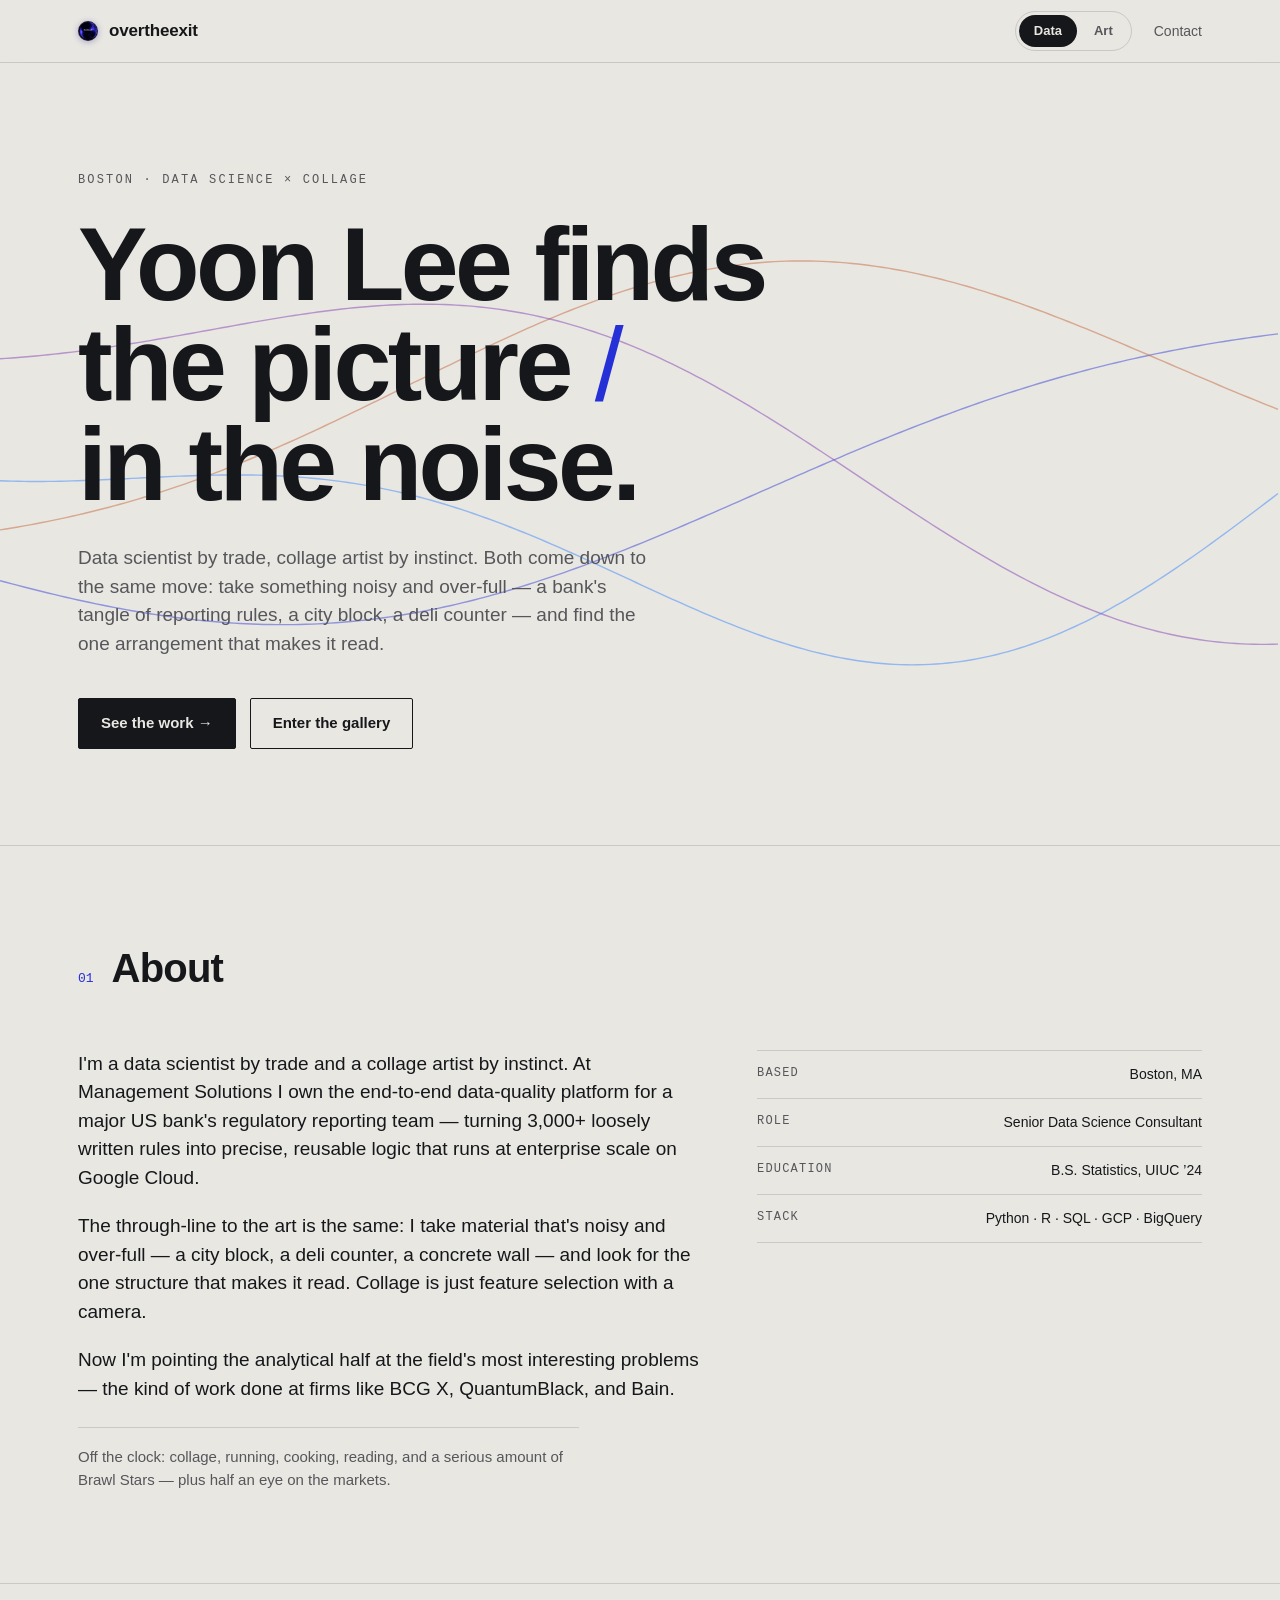
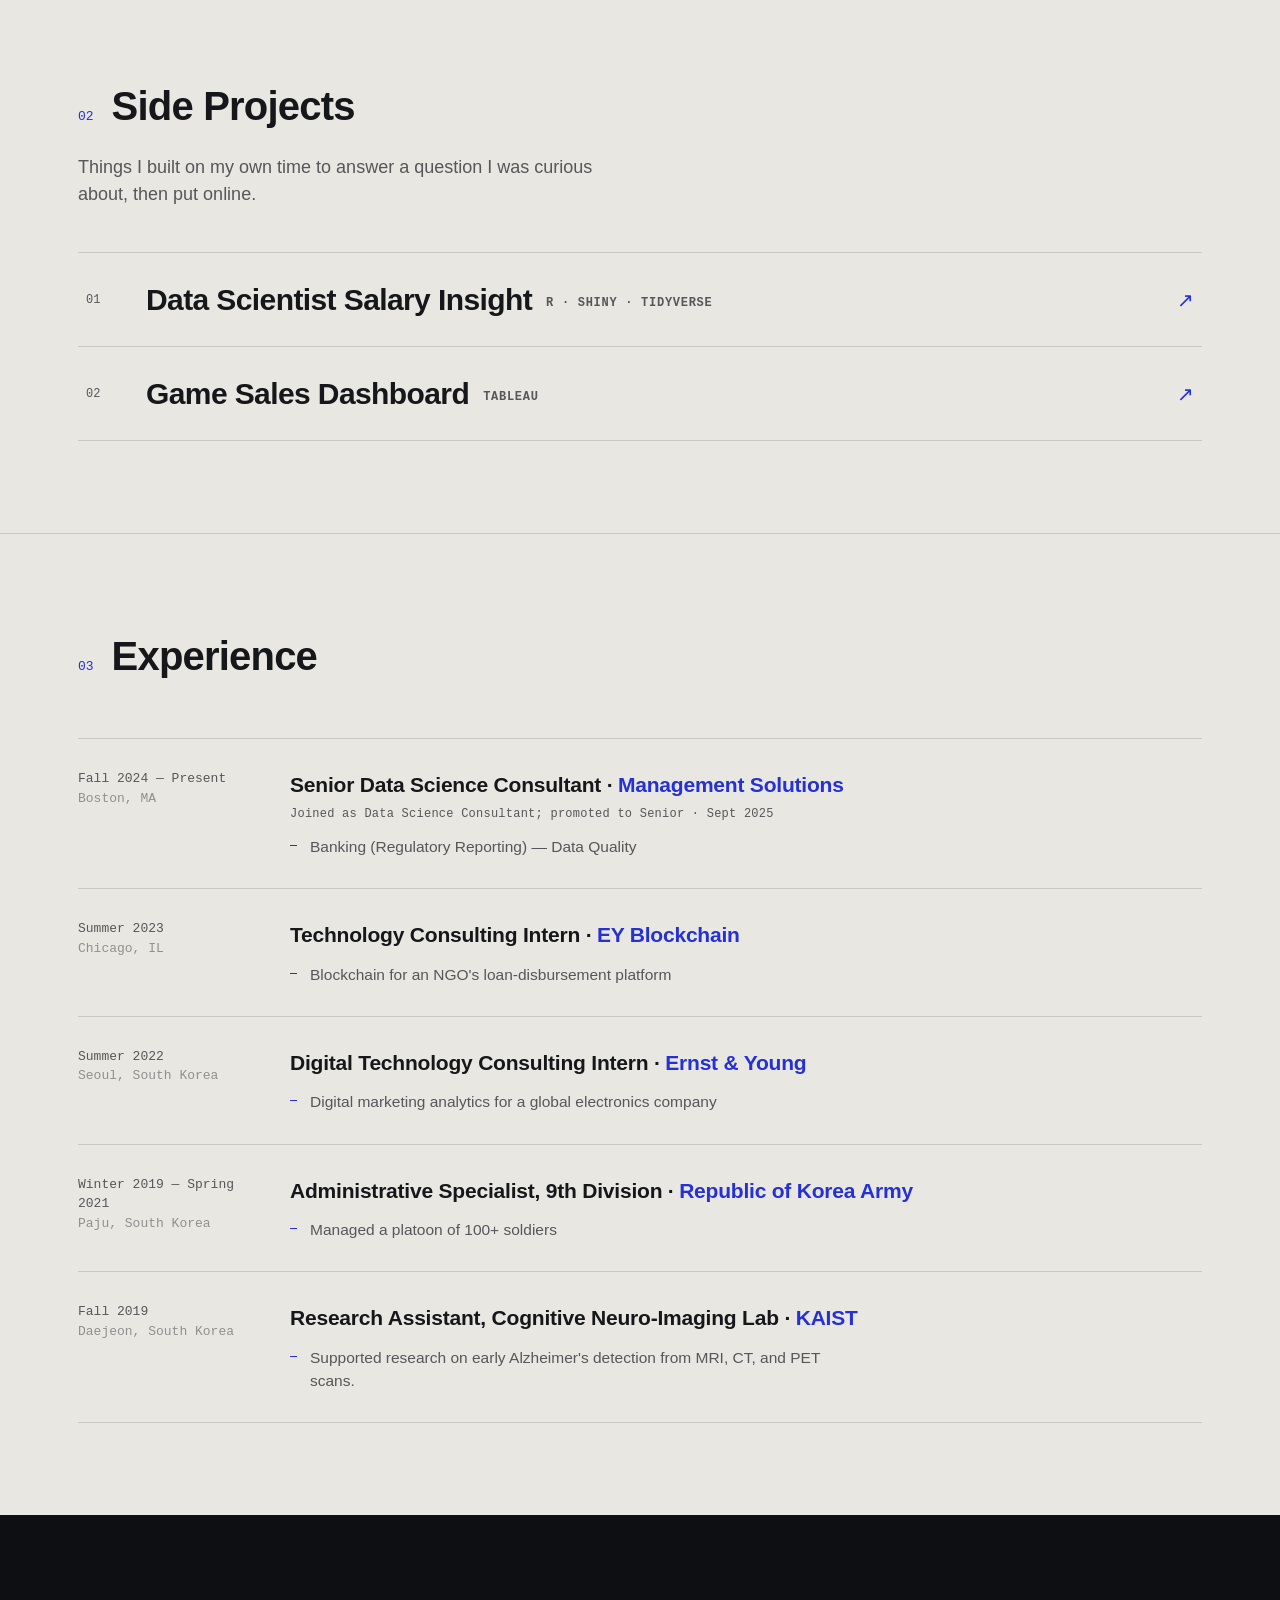
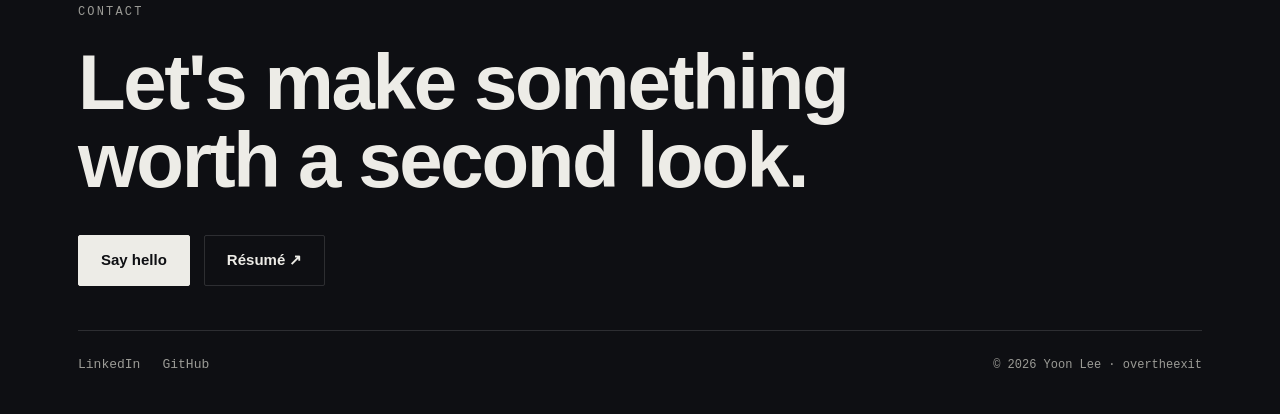
==== commit 0f32f2af: "Art hero: generate random 10-15 Pantone balls + disco, avoid headline via text-range keep-out; slowe" ====
--- a/index.html
+++ b/index.html
@@ -81,13 +81,13 @@
                 kind of work done at firms like BCG X, QuantumBlack, and Bain.
               </p>
               <p class="aside">
-                Off the clock: collage, running, cooking, reading — and keeping a quiet eye on the
-                markets.
+                Off the clock: collage, running, cooking, reading, and a serious amount of Brawl
+                Stars — plus half an eye on the markets.
               </p>
             </div>
             <div class="facts">
               <div class="row"><span class="k">Based</span><span class="v">Boston, MA</span></div>
-              <div class="row"><span class="k">Role</span><span class="v">Data Science Consultant II</span></div>
+              <div class="row"><span class="k">Role</span><span class="v">Senior Data Science Consultant</span></div>
               <div class="row"><span class="k">Education</span><span class="v">B.S. Statistics, UIUC ’24</span></div>
               <div class="row"><span class="k">Stack</span><span class="v">Python · R · SQL · GCP · BigQuery</span></div>
             </div>
@@ -121,48 +121,44 @@
           <div class="sec-head"><span class="num">03</span><h2>Experience</h2></div>
           <div class="xp">
             <article class="item">
-              <div class="when">2024 — NOW<br /><span class="loc">Boston</span></div>
+              <div class="when">Fall 2024 — Present<br /><span class="loc">Boston, MA</span></div>
               <div>
-                <h3 class="role">Data Science Consultant II · <span class="org">Management Solutions</span></h3>
+                <h3 class="role">Senior Data Science Consultant · <span class="org">Management Solutions</span></h3>
+                <p class="promo">Joined as Data Science Consultant; promoted to Senior · Sept 2025</p>
                 <ul>
-                  <li>Own the end-to-end data-quality platform for a major US bank's regulatory reporting team — 3,000+ rule definitions turned into precise, executable logic across regulatory datasets.</li>
-                  <li>Translate compliance requirements into production DQ rules with client SMEs — defining what "correct" means per field, then implementing it as reusable, parameterized checks.</li>
-                  <li>Built Looker Studio dashboards (MoM/QoQ trends, line-item variance) that cut anomaly-detection time by 50%.</li>
-                  <li>Built a Selenium automation pipeline to sync loan records into a new core banking platform — 80%+ less migration time and error.</li>
+                  <li>Banking (Regulatory Reporting) — Data Quality</li>
                 </ul>
               </div>
             </article>
             <article class="item">
-              <div class="when">2023<br /><span class="loc">Chicago</span></div>
+              <div class="when">Summer 2023<br /><span class="loc">Chicago, IL</span></div>
               <div>
                 <h3 class="role">Technology Consulting Intern · <span class="org">EY Blockchain</span></h3>
                 <ul>
-                  <li>Researched blockchain protocols to improve traceability of fund flows for an NGO's disbursement structures.</li>
-                  <li>Produced 10 data visualizations on developer and network activity, integrated into client-facing products.</li>
+                  <li>Blockchain for an NGO's loan-disbursement platform</li>
                 </ul>
               </div>
             </article>
             <article class="item">
-              <div class="when">2022<br /><span class="loc">Seoul</span></div>
+              <div class="when">Summer 2022<br /><span class="loc">Seoul, South Korea</span></div>
               <div>
                 <h3 class="role">Digital Technology Consulting Intern · <span class="org">Ernst &amp; Young</span></h3>
                 <ul>
-                  <li>Researched global smartphone and wearables markets, informing client marketing strategy.</li>
-                  <li>Cleansed 1M+ social-sentiment data points (BrandWatch, Sprinklr) — +25% customer engagement.</li>
+                  <li>Digital marketing analytics for a global electronics company</li>
                 </ul>
               </div>
             </article>
             <article class="item">
-              <div class="when">2019 — 21<br /><span class="loc">Paju</span></div>
+              <div class="when">Winter 2019 — Spring 2021<br /><span class="loc">Paju, South Korea</span></div>
               <div>
                 <h3 class="role">Administrative Specialist, 9th Division · <span class="org">Republic of Korea Army</span></h3>
                 <ul>
-                  <li>Mandatory service — managed personnel data for 103 soldiers and automated the Excel workflows behind it.</li>
+                  <li>Managed a platoon of 100+ soldiers</li>
                 </ul>
               </div>
             </article>
             <article class="item">
-              <div class="when">SEP–OCT 2019<br /><span class="loc">Daejeon</span></div>
+              <div class="when">Fall 2019<br /><span class="loc">Daejeon, South Korea</span></div>
               <div>
                 <h3 class="role">Research Assistant, Cognitive Neuro-Imaging Lab · <span class="org">KAIST</span></h3>
                 <ul>
--- a/css/main.css
+++ b/css/main.css
@@ -1 +1 @@
-:root{--paper: #e8e7e2;--paper-2: #f1f0ec;--ink: #16171b;--ink-soft: #56565b;--line: rgba(20, 20, 25, 0.14);--accent: #2530d6;--accent-2: #c15a2b;--room: #0e0f13;--room-2: #16171c;--room-ink: #edece7;--room-soft: #9b9b96;--room-line: rgba(255, 255, 255, 0.13);--maxw: 1180px;--font: -apple-system, "Helvetica Neue", Helvetica, Arial, sans-serif;--mono: ui-monospace, "SF Mono", "SFMono-Regular", Menlo, Consolas, monospace}@media(prefers-color-scheme: dark){:root{--paper: #131317;--paper-2: #1a1a20;--ink: #e9e8e3;--ink-soft: #9a9a96;--line: rgba(255, 255, 255, 0.12);--accent: #6069f6;--accent-2: #e0824b}}:root[data-theme=dark]{--paper: #131317;--paper-2: #1a1a20;--ink: #e9e8e3;--ink-soft: #9a9a96;--line: rgba(255, 255, 255, 0.12);--accent: #6069f6;--accent-2: #e0824b}:root[data-theme=light]{--paper: #e8e7e2;--paper-2: #f1f0ec;--ink: #16171b;--ink-soft: #56565b;--line: rgba(20, 20, 25, 0.14);--accent: #2530d6;--accent-2: #c15a2b}*{margin:0;padding:0;box-sizing:border-box}html{scroll-behavior:smooth;-webkit-font-smoothing:antialiased}body{background:var(--paper);color:var(--ink);font-family:var(--font);line-height:1.5;font-size:17px;overflow-x:hidden}a{color:inherit;text-decoration:none}img{max-width:100%}.wrap{max-width:var(--maxw);margin:0 auto;padding-left:max(28px,env(safe-area-inset-left));padding-right:max(28px,env(safe-area-inset-right))}.mono{font-family:var(--mono)}.eyebrow{font-family:var(--mono);font-size:12px;letter-spacing:.18em;text-transform:uppercase;color:var(--ink-soft)}nav{position:sticky;top:0;z-index:50;background:color-mix(in srgb, var(--paper) 82%, transparent);backdrop-filter:saturate(1.2) blur(12px);border-bottom:1px solid var(--line)}nav .wrap{display:flex;align-items:center;justify-content:space-between;height:62px}.mark{display:flex;align-items:center;gap:11px;font-weight:600;letter-spacing:-0.01em}.ball{width:20px;height:20px;border-radius:50%;background-image:url("../assets/logo-ball.png");background-size:cover;background-position:center;box-shadow:0 0 0 1px rgba(255,255,255,.12) inset,0 1px 6px rgba(37,25,160,.35);flex:none}.nav-right{display:flex;align-items:center;gap:22px}.nav-contact{font-size:14px;color:var(--ink-soft);transition:color .2s}.nav-contact:hover{color:var(--ink)}@media(max-width: 720px){.nav-contact{display:none}}.toggle{display:inline-flex;align-items:center;border:1px solid var(--line);border-radius:999px;padding:3px;gap:2px}.toggle a{font-size:13px;font-weight:600;padding:6px 15px;border-radius:999px;color:var(--ink-soft);transition:all .2s}.toggle a:hover{color:var(--ink)}.toggle a.active{background:var(--ink);color:var(--paper)}header{position:relative;overflow:hidden}header canvas{position:absolute;inset:0;width:100%;height:100%;opacity:.9}.hero{position:relative;padding-top:108px;padding-bottom:96px}.hero .eyebrow{margin-bottom:26px}h1{font-size:clamp(44px,8.2vw,104px);line-height:.96;letter-spacing:-0.035em;font-weight:700;text-wrap:balance;max-width:15ch}h1 .slash{color:var(--accent);font-weight:400}.hero p.lede{margin-top:30px;max-width:54ch;font-size:19px;color:var(--ink-soft)}.cta-row{margin-top:40px;display:flex;gap:14px;flex-wrap:wrap}.btn{display:inline-flex;align-items:center;gap:9px;font-size:15px;font-weight:600;padding:13px 22px;border-radius:2px;border:1px solid var(--ink);transition:all .2s}.btn.solid{background:var(--ink);color:var(--paper)}.btn.solid:hover{background:var(--accent);border-color:var(--accent);color:#fff}.btn.ghost:hover{border-color:var(--accent);color:var(--accent)}section{padding:92px 0;border-top:1px solid var(--line)}.sec-head{display:flex;align-items:baseline;gap:18px;margin-bottom:52px}.sec-head .num{font-family:var(--mono);font-size:13px;color:var(--accent)}.sec-head h2{font-size:clamp(26px,4vw,40px);letter-spacing:-0.02em;font-weight:700}.about-grid{display:grid;grid-template-columns:1.4fr 1fr;gap:56px;align-items:start}.about-grid p{font-size:19px;max-width:60ch}.about-grid p+p{margin-top:20px}.about-grid p.aside{margin-top:24px;font-size:15px;color:var(--ink-soft);padding-top:18px;border-top:1px solid var(--line)}.facts{display:flex;flex-direction:column;border-top:1px solid var(--line)}.facts .row{display:flex;justify-content:space-between;gap:16px;padding:13px 0;border-bottom:1px solid var(--line)}.facts .k{font-family:var(--mono);font-size:12px;letter-spacing:.1em;text-transform:uppercase;color:var(--ink-soft)}.facts .v{font-size:14px;text-align:right}@media(max-width: 820px){.about-grid{grid-template-columns:1fr;gap:36px}}.xp{display:flex;flex-direction:column}.xp .item{display:grid;grid-template-columns:180px 1fr;gap:32px;padding:30px 0;border-top:1px solid var(--line)}.xp .item:last-child{border-bottom:1px solid var(--line)}.xp .when{font-family:var(--mono);font-size:13px;color:var(--ink-soft);font-variant-numeric:tabular-nums}.xp .when .loc{opacity:.6}.xp .role{font-size:21px;font-weight:650;letter-spacing:-0.01em}.xp .role .org{color:var(--accent)}.xp ul{margin-top:12px;list-style:none;display:flex;flex-direction:column;gap:8px}.xp li{padding-left:20px;position:relative;color:var(--ink-soft);font-size:15.5px;max-width:66ch}.xp li::before{content:"";position:absolute;left:0;top:10px;width:7px;height:1px;background:var(--accent)}@media(max-width: 720px){.xp .item{grid-template-columns:1fr;gap:10px}}.work{display:flex;flex-direction:column}.work a.line{display:grid;grid-template-columns:40px 1fr auto;gap:20px;align-items:center;padding:24px 8px;border-top:1px solid var(--line);transition:background .2s,padding .2s}.work a.line:last-child{border-bottom:1px solid var(--line)}.work a.line:hover{background:var(--paper-2);padding-left:18px}.work .idx{font-family:var(--mono);font-size:12px;color:var(--ink-soft)}.work .t{font-size:clamp(20px,3vw,30px);font-weight:650;letter-spacing:-0.02em}.work .t .stack{font-family:var(--mono);font-size:12px;color:var(--ink-soft);letter-spacing:.06em;margin-left:14px;text-transform:uppercase;vertical-align:middle}.work .arrow{color:var(--accent);font-size:20px}.gallery{background:var(--room);color:var(--room-ink);border-top:none}.gallery .eyebrow{color:var(--room-soft)}.gallery .sec-head h2{color:var(--room-ink)}.gallery .sec-head .num{color:#7f86ff}.gallery .intro{max-width:60ch;color:var(--room-soft);margin:-28px 0 54px;font-size:18px}.room{display:grid;grid-template-columns:repeat(3, 1fr);gap:40px 26px;align-items:start}figure.piece{margin:0;display:flex;flex-direction:column;gap:12px}.frame{position:relative;overflow:hidden;background:var(--room-2);border:1px solid var(--room-line);cursor:pointer}.frame img{display:block;width:100%;height:100%;object-fit:contain}.frame::after{content:"view";position:absolute;inset:0;display:flex;align-items:center;justify-content:center;font-family:var(--mono);font-size:11px;letter-spacing:.1em;text-transform:uppercase;color:#fff;background:rgba(10,10,16,.5);opacity:0;transition:opacity .25s}.frame:hover::after{opacity:1}.frame.missing{cursor:default;background:repeating-linear-gradient(0deg, rgba(255, 255, 255, 0.02) 0 2px, transparent 2px 5px),var(--room-2)}.frame.missing::after{content:"awaiting export";opacity:1;background:rgba(0,0,0,0);color:var(--room-soft)}.frame.missing img{display:none}.label{display:flex;flex-direction:column;gap:3px}.label .lt{font-size:15px;font-weight:600;font-style:italic}.label .lm{font-family:var(--mono);font-size:11.5px;color:var(--room-soft);letter-spacing:.04em}@media(max-width: 900px){.room{grid-template-columns:repeat(2, 1fr)}}@media(max-width: 540px){.room{grid-template-columns:1fr;gap:30px}}.lightbox{position:fixed;inset:0;z-index:200;background:rgba(8,8,12,.94);display:flex;align-items:center;justify-content:center;padding:40px}.lightbox[hidden]{display:none}.lightbox-inner{margin:0;max-width:92vw;max-height:88vh;display:flex;flex-direction:column;gap:14px;align-items:center}.lightbox-inner img{max-width:92vw;max-height:78vh;object-fit:contain;box-shadow:0 30px 80px rgba(0,0,0,.6)}.lightbox-inner figcaption{font-family:var(--mono);font-size:12.5px;color:#cfcfca;letter-spacing:.04em;text-align:center}.lightbox-close{position:absolute;top:22px;right:26px;background:none;border:none;color:#fff;font-size:26px;cursor:pointer;line-height:1;padding:8px}footer{background:var(--room);color:var(--room-ink);padding:88px 0 40px}.footer-eyebrow{color:var(--room-soft);margin-bottom:22px}.ftitle{font-size:clamp(34px,7vw,78px);letter-spacing:-0.03em;font-weight:700;line-height:1}.ftitle a{color:#7f86ff}.fmeta{margin-top:44px;display:flex;justify-content:space-between;flex-wrap:wrap;gap:20px;align-items:center;border-top:1px solid var(--room-line);padding-top:24px}.fmeta .social{display:flex;gap:22px}.fmeta .social a{font-family:var(--mono);font-size:13px;color:var(--room-soft);transition:color .2s}.fmeta .social a:hover{color:var(--room-ink)}.fmeta .cr{font-family:var(--mono);font-size:12px;color:var(--room-soft)}.section-lede{font-size:18px;color:var(--ink-soft);max-width:56ch;margin:-34px 0 44px}.contact-actions{margin-top:36px;display:flex;gap:14px;flex-wrap:wrap}.btn-dark{display:inline-flex;align-items:center;gap:9px;font-size:15px;font-weight:600;padding:13px 22px;border-radius:2px;border:1px solid var(--room-line);color:var(--room-ink);transition:all .2s}.btn-dark.solid{background:var(--room-ink);color:var(--room);border-color:var(--room-ink)}.btn-dark.solid:hover{background:#7f86ff;border-color:#7f86ff;color:#fff}.btn-dark.ghost:hover{border-color:#7f86ff;color:#9aa0ff}.art-hero{position:relative;overflow:hidden;--d1: #e68aa6;--d2: #efc14e;--d3: #3f6fd1;--d4: #d8432e}@media(prefers-color-scheme: dark){.art-hero{--d4: #6fb0e6}}:root[data-theme=dark] .art-hero{--d4: #6fb0e6}:root[data-theme=light] .art-hero{--d4: #d8432e}.art-hero .hero{position:relative;z-index:4;padding-top:112px;padding-bottom:104px}.art-hero .grain{position:absolute;inset:0;z-index:1;pointer-events:none;opacity:.09;background-image:url("data:image/svg+xml,%3Csvg xmlns='http://www.w3.org/2000/svg' width='140' height='140'%3E%3Cfilter id='n'%3E%3CfeTurbulence type='fractalNoise' baseFrequency='0.85' numOctaves='2' stitchTiles='stitch'/%3E%3C/filter%3E%3Crect width='100%25' height='100%25' filter='url(%23n)'/%3E%3C/svg%3E")}.art-hero .dots{position:absolute;inset:0;z-index:1;pointer-events:none}.dot{position:absolute;border-radius:50%;will-change:transform}.dot.d1{width:150px;height:150px;background:var(--d1);top:14%;right:13%;animation:floatA 16s ease-in-out infinite}.dot.d2{width:88px;height:88px;background:var(--d2);top:55%;right:30%;animation:floatB 20s ease-in-out infinite}.dot.d3{width:60px;height:60px;background:var(--d3);top:30%;right:44%;animation:floatC 13s ease-in-out infinite}.dot.d4{width:116px;height:116px;background:var(--d4);bottom:12%;right:7%;animation:floatA 23s ease-in-out infinite reverse}.dot.d5{width:76px;height:76px;background:var(--d5, #9a9a9a);top:18%;right:27%;animation:floatB 17s ease-in-out infinite reverse}.dot.d6{width:132px;height:132px;top:44%;right:20%;animation:floatC 18s ease-in-out infinite}.dot.disco{background-image:url("../assets/disco-distorted.jpg");background-size:cover;background-position:center;box-shadow:0 6px 26px rgba(20,10,90,.4)}.art-hero .dot{cursor:grab;touch-action:none}.art-hero .dot:active{cursor:grabbing}@keyframes floatA{0%,100%{transform:translate(0, 0)}50%{transform:translate(-20px, -26px)}}@keyframes floatB{0%,100%{transform:translate(0, 0)}50%{transform:translate(16px, -20px)}}@keyframes floatC{0%,100%{transform:translate(0, 0)}50%{transform:translate(-12px, 18px)}}.art-hero .crops{position:absolute;inset:0;z-index:2;pointer-events:none}.crop{position:absolute;width:16px;height:16px;border:0 solid color-mix(in srgb, var(--ink) 42%, transparent)}.crop.tl{top:22px;left:22px;border-top-width:1.5px;border-left-width:1.5px}.crop.tr{top:22px;right:22px;border-top-width:1.5px;border-right-width:1.5px}.crop.bl{bottom:22px;left:22px;border-bottom-width:1.5px;border-left-width:1.5px}.crop.br{bottom:22px;right:22px;border-bottom-width:1.5px;border-right-width:1.5px}.art-hero .tear{position:absolute;left:0;bottom:-1px;width:100%;height:44px;z-index:3;display:block}.art-hero .tear rect{fill:var(--room)}@media(prefers-reduced-motion: reduce){.dot{animation:none}}@media(max-width: 600px){.hero{padding-top:76px;padding-bottom:72px}.art-hero{min-height:78vh}.art-hero .hero{padding-top:72px;padding-bottom:40px}.dot.d1{width:92px;height:92px;top:auto;bottom:68px;right:8%}.dot.d2{width:52px;height:52px;top:auto;bottom:156px;right:12%}.dot.d3{width:40px;height:40px;top:auto;bottom:62px;right:34%}.dot.d4{width:60px;height:60px;top:auto;bottom:132px;right:42%}.dot.d5{width:46px;height:46px;top:auto;bottom:206px;right:24%}.dot.d6{width:84px;height:84px;top:auto;bottom:220px;right:46%}.crop{width:12px;height:12px}.crop.tl,.crop.tr{top:16px}.crop.bl,.crop.br{bottom:16px}.crop.tl,.crop.bl{left:16px}.crop.tr,.crop.br{right:16px}}@media(max-width: 360px){.wrap{padding-left:max(18px,env(safe-area-inset-left));padding-right:max(18px,env(safe-area-inset-right))}h1{font-size:clamp(28px,9vw,40px)}.work .t{font-size:clamp(18px,6vw,24px)}.contact-actions{width:100%}.btn-dark{flex:1;justify-content:center}.art-hero{min-height:86vh}.dot.d1{width:66px;height:66px;bottom:40px;right:9%}.dot.d2{width:38px;height:38px;bottom:112px;right:16%}.dot.d3{width:28px;height:28px;bottom:38px;right:42%}.dot.d4{width:42px;height:42px;bottom:96px;right:46%}.dot.d5{width:32px;height:32px;bottom:150px;right:27%}.dot.d6{width:58px;height:58px;bottom:158px;right:8%}}.room-count{color:var(--room-soft);font-size:12px;letter-spacing:.08em;text-transform:uppercase;margin:0 0 40px}:focus-visible{outline:2px solid var(--accent);outline-offset:3px}@media(prefers-reduced-motion: reduce){html{scroll-behavior:auto}*{animation:none !important;transition:none !important}}
+:root{--paper: #e8e7e2;--paper-2: #f1f0ec;--ink: #16171b;--ink-soft: #56565b;--line: rgba(20, 20, 25, 0.14);--accent: #2530d6;--accent-2: #c15a2b;--room: #0e0f13;--room-2: #16171c;--room-ink: #edece7;--room-soft: #9b9b96;--room-line: rgba(255, 255, 255, 0.13);--maxw: 1180px;--font: -apple-system, "Helvetica Neue", Helvetica, Arial, sans-serif;--mono: ui-monospace, "SF Mono", "SFMono-Regular", Menlo, Consolas, monospace}@media(prefers-color-scheme: dark){:root{--paper: #131317;--paper-2: #1a1a20;--ink: #e9e8e3;--ink-soft: #9a9a96;--line: rgba(255, 255, 255, 0.12);--accent: #6069f6;--accent-2: #e0824b}}:root[data-theme=dark]{--paper: #131317;--paper-2: #1a1a20;--ink: #e9e8e3;--ink-soft: #9a9a96;--line: rgba(255, 255, 255, 0.12);--accent: #6069f6;--accent-2: #e0824b}:root[data-theme=light]{--paper: #e8e7e2;--paper-2: #f1f0ec;--ink: #16171b;--ink-soft: #56565b;--line: rgba(20, 20, 25, 0.14);--accent: #2530d6;--accent-2: #c15a2b}*{margin:0;padding:0;box-sizing:border-box}html{scroll-behavior:smooth;-webkit-font-smoothing:antialiased}body{background:var(--paper);color:var(--ink);font-family:var(--font);line-height:1.5;font-size:17px;overflow-x:hidden}a{color:inherit;text-decoration:none}img{max-width:100%}.wrap{max-width:var(--maxw);margin:0 auto;padding-left:max(28px,env(safe-area-inset-left));padding-right:max(28px,env(safe-area-inset-right))}.mono{font-family:var(--mono)}.eyebrow{font-family:var(--mono);font-size:12px;letter-spacing:.18em;text-transform:uppercase;color:var(--ink-soft)}nav{position:sticky;top:0;z-index:50;background:color-mix(in srgb, var(--paper) 82%, transparent);backdrop-filter:saturate(1.2) blur(12px);border-bottom:1px solid var(--line)}nav .wrap{display:flex;align-items:center;justify-content:space-between;height:62px}.mark{display:flex;align-items:center;gap:11px;font-weight:600;letter-spacing:-0.01em}.ball{width:20px;height:20px;border-radius:50%;background-image:url("../assets/logo-ball.png");background-size:cover;background-position:center;box-shadow:0 0 0 1px rgba(255,255,255,.12) inset,0 1px 6px rgba(37,25,160,.35);flex:none}.nav-right{display:flex;align-items:center;gap:22px}.nav-contact{font-size:14px;color:var(--ink-soft);transition:color .2s}.nav-contact:hover{color:var(--ink)}@media(max-width: 720px){.nav-contact{display:none}}.toggle{display:inline-flex;align-items:center;border:1px solid var(--line);border-radius:999px;padding:3px;gap:2px}.toggle a{font-size:13px;font-weight:600;padding:6px 15px;border-radius:999px;color:var(--ink-soft);transition:all .2s}.toggle a:hover{color:var(--ink)}.toggle a.active{background:var(--ink);color:var(--paper)}header{position:relative;overflow:hidden}header canvas{position:absolute;inset:0;width:100%;height:100%;opacity:.9}.hero{position:relative;padding-top:108px;padding-bottom:96px}.hero .eyebrow{margin-bottom:26px}h1{font-size:clamp(44px,8.2vw,104px);line-height:.96;letter-spacing:-0.035em;font-weight:700;text-wrap:balance;max-width:15ch}h1 .slash{color:var(--accent);font-weight:400}.hero p.lede{margin-top:30px;max-width:54ch;font-size:19px;color:var(--ink-soft)}.cta-row{margin-top:40px;display:flex;gap:14px;flex-wrap:wrap}.btn{display:inline-flex;align-items:center;gap:9px;font-size:15px;font-weight:600;padding:13px 22px;border-radius:2px;border:1px solid var(--ink);transition:all .2s}.btn.solid{background:var(--ink);color:var(--paper)}.btn.solid:hover{background:var(--accent);border-color:var(--accent);color:#fff}.btn.ghost:hover{border-color:var(--accent);color:var(--accent)}section{padding:92px 0;border-top:1px solid var(--line)}.sec-head{display:flex;align-items:baseline;gap:18px;margin-bottom:52px}.sec-head .num{font-family:var(--mono);font-size:13px;color:var(--accent)}.sec-head h2{font-size:clamp(26px,4vw,40px);letter-spacing:-0.02em;font-weight:700}.about-grid{display:grid;grid-template-columns:1.4fr 1fr;gap:56px;align-items:start}.about-grid p{font-size:19px;max-width:60ch}.about-grid p+p{margin-top:20px}.about-grid p.aside{margin-top:24px;font-size:15px;color:var(--ink-soft);padding-top:18px;border-top:1px solid var(--line)}.facts{display:flex;flex-direction:column;border-top:1px solid var(--line)}.facts .row{display:flex;justify-content:space-between;gap:16px;padding:13px 0;border-bottom:1px solid var(--line)}.facts .k{font-family:var(--mono);font-size:12px;letter-spacing:.1em;text-transform:uppercase;color:var(--ink-soft)}.facts .v{font-size:14px;text-align:right}@media(max-width: 820px){.about-grid{grid-template-columns:1fr;gap:36px}}.xp{display:flex;flex-direction:column}.xp .item{display:grid;grid-template-columns:180px 1fr;gap:32px;padding:30px 0;border-top:1px solid var(--line)}.xp .item:last-child{border-bottom:1px solid var(--line)}.xp .when{font-family:var(--mono);font-size:13px;color:var(--ink-soft);font-variant-numeric:tabular-nums}.xp .when .loc{opacity:.6}.xp .role{font-size:21px;font-weight:650;letter-spacing:-0.01em}.xp .role .org{color:var(--accent)}.xp ul{margin-top:12px;list-style:none;display:flex;flex-direction:column;gap:8px}.xp li{padding-left:20px;position:relative;color:var(--ink-soft);font-size:15.5px;max-width:66ch}.xp li::before{content:"";position:absolute;left:0;top:10px;width:7px;height:1px;background:var(--accent)}@media(max-width: 720px){.xp .item{grid-template-columns:1fr;gap:10px}}.xp .promo{font-family:var(--mono);font-size:12px;color:var(--ink-soft);letter-spacing:.02em;margin:4px 0 2px}.work{display:flex;flex-direction:column}.work a.line{display:grid;grid-template-columns:40px 1fr auto;gap:20px;align-items:center;padding:24px 8px;border-top:1px solid var(--line);transition:background .2s,padding .2s}.work a.line:last-child{border-bottom:1px solid var(--line)}.work a.line:hover{background:var(--paper-2);padding-left:18px}.work .idx{font-family:var(--mono);font-size:12px;color:var(--ink-soft)}.work .t{font-size:clamp(20px,3vw,30px);font-weight:650;letter-spacing:-0.02em}.work .t .stack{font-family:var(--mono);font-size:12px;color:var(--ink-soft);letter-spacing:.06em;margin-left:14px;text-transform:uppercase;vertical-align:middle}.work .arrow{color:var(--accent);font-size:20px}.gallery{background:var(--room);color:var(--room-ink);border-top:none}.gallery .eyebrow{color:var(--room-soft)}.gallery .sec-head h2{color:var(--room-ink)}.gallery .sec-head .num{color:#7f86ff}.gallery .intro{max-width:60ch;color:var(--room-soft);margin:-28px 0 54px;font-size:18px}.room{display:grid;grid-template-columns:repeat(3, 1fr);gap:40px 26px;align-items:start}figure.piece{margin:0;display:flex;flex-direction:column;gap:12px}.frame{position:relative;overflow:hidden;background:var(--room-2);border:1px solid var(--room-line);cursor:pointer}.frame img{display:block;width:100%;height:100%;object-fit:contain}.frame::after{content:"view";position:absolute;inset:0;display:flex;align-items:center;justify-content:center;font-family:var(--mono);font-size:11px;letter-spacing:.1em;text-transform:uppercase;color:#fff;background:rgba(10,10,16,.5);opacity:0;transition:opacity .25s}.frame:hover::after{opacity:1}.frame.missing{cursor:default;background:repeating-linear-gradient(0deg, rgba(255, 255, 255, 0.02) 0 2px, transparent 2px 5px),var(--room-2)}.frame.missing::after{content:"awaiting export";opacity:1;background:rgba(0,0,0,0);color:var(--room-soft)}.frame.missing img{display:none}.label{display:flex;flex-direction:column;gap:3px}.label .lt{font-size:15px;font-weight:600;font-style:italic}.label .lm{font-family:var(--mono);font-size:11.5px;color:var(--room-soft);letter-spacing:.04em}@media(max-width: 900px){.room{grid-template-columns:repeat(2, 1fr)}}@media(max-width: 540px){.room{grid-template-columns:1fr;gap:30px}}.lightbox{position:fixed;inset:0;z-index:200;background:rgba(8,8,12,.94);display:flex;align-items:center;justify-content:center;padding:40px}.lightbox[hidden]{display:none}.lightbox-inner{margin:0;max-width:92vw;max-height:88vh;display:flex;flex-direction:column;gap:14px;align-items:center}.lightbox-inner img{max-width:92vw;max-height:78vh;object-fit:contain;box-shadow:0 30px 80px rgba(0,0,0,.6)}.lightbox-inner figcaption{font-family:var(--mono);font-size:12.5px;color:#cfcfca;letter-spacing:.04em;text-align:center}.lightbox-close{position:absolute;top:22px;right:26px;background:none;border:none;color:#fff;font-size:26px;cursor:pointer;line-height:1;padding:8px}footer{background:var(--room);color:var(--room-ink);padding:88px 0 40px}.footer-eyebrow{color:var(--room-soft);margin-bottom:22px}.ftitle{font-size:clamp(34px,7vw,78px);letter-spacing:-0.03em;font-weight:700;line-height:1}.ftitle a{color:#7f86ff}.fmeta{margin-top:44px;display:flex;justify-content:space-between;flex-wrap:wrap;gap:20px;align-items:center;border-top:1px solid var(--room-line);padding-top:24px}.fmeta .social{display:flex;gap:22px}.fmeta .social a{font-family:var(--mono);font-size:13px;color:var(--room-soft);transition:color .2s}.fmeta .social a:hover{color:var(--room-ink)}.fmeta .cr{font-family:var(--mono);font-size:12px;color:var(--room-soft)}.section-lede{font-size:18px;color:var(--ink-soft);max-width:56ch;margin:-34px 0 44px}.contact-actions{margin-top:36px;display:flex;gap:14px;flex-wrap:wrap}.btn-dark{display:inline-flex;align-items:center;gap:9px;font-size:15px;font-weight:600;padding:13px 22px;border-radius:2px;border:1px solid var(--room-line);color:var(--room-ink);transition:all .2s}.btn-dark.solid{background:var(--room-ink);color:var(--room);border-color:var(--room-ink)}.btn-dark.solid:hover{background:#7f86ff;border-color:#7f86ff;color:#fff}.btn-dark.ghost:hover{border-color:#7f86ff;color:#9aa0ff}.art-hero{position:relative;overflow:hidden;--d1: #e68aa6;--d2: #efc14e;--d3: #3f6fd1;--d4: #d8432e}@media(prefers-color-scheme: dark){.art-hero{--d4: #6fb0e6}}:root[data-theme=dark] .art-hero{--d4: #6fb0e6}:root[data-theme=light] .art-hero{--d4: #d8432e}.art-hero .hero{position:relative;z-index:4;padding-top:112px;padding-bottom:104px}.art-hero .grain{position:absolute;inset:0;z-index:1;pointer-events:none;opacity:.09;background-image:url("data:image/svg+xml,%3Csvg xmlns='http://www.w3.org/2000/svg' width='140' height='140'%3E%3Cfilter id='n'%3E%3CfeTurbulence type='fractalNoise' baseFrequency='0.85' numOctaves='2' stitchTiles='stitch'/%3E%3C/filter%3E%3Crect width='100%25' height='100%25' filter='url(%23n)'/%3E%3C/svg%3E")}.art-hero .dots{position:absolute;inset:0;z-index:1;pointer-events:none}.dot{position:absolute;border-radius:50%;will-change:transform}.dot.d1{width:150px;height:150px;background:var(--d1);top:14%;right:13%;animation:floatA 16s ease-in-out infinite}.dot.d2{width:88px;height:88px;background:var(--d2);top:55%;right:30%;animation:floatB 20s ease-in-out infinite}.dot.d3{width:60px;height:60px;background:var(--d3);top:30%;right:44%;animation:floatC 13s ease-in-out infinite}.dot.d4{width:116px;height:116px;background:var(--d4);bottom:12%;right:7%;animation:floatA 23s ease-in-out infinite reverse}.dot.d5{width:76px;height:76px;background:var(--d5, #9a9a9a);top:18%;right:27%;animation:floatB 17s ease-in-out infinite reverse}.dot.d6{width:132px;height:132px;top:44%;right:20%;animation:floatC 18s ease-in-out infinite}.dot.disco{background-image:url("../assets/disco-distorted.jpg");background-size:cover;background-position:center;box-shadow:0 6px 26px rgba(20,10,90,.4)}.art-hero .dot{cursor:grab;touch-action:none}.art-hero .dot:active{cursor:grabbing}@keyframes floatA{0%,100%{transform:translate(0, 0)}50%{transform:translate(-20px, -26px)}}@keyframes floatB{0%,100%{transform:translate(0, 0)}50%{transform:translate(16px, -20px)}}@keyframes floatC{0%,100%{transform:translate(0, 0)}50%{transform:translate(-12px, 18px)}}.art-hero .crops{position:absolute;inset:0;z-index:2;pointer-events:none}.crop{position:absolute;width:16px;height:16px;border:0 solid color-mix(in srgb, var(--ink) 42%, transparent)}.crop.tl{top:22px;left:22px;border-top-width:1.5px;border-left-width:1.5px}.crop.tr{top:22px;right:22px;border-top-width:1.5px;border-right-width:1.5px}.crop.bl{bottom:22px;left:22px;border-bottom-width:1.5px;border-left-width:1.5px}.crop.br{bottom:22px;right:22px;border-bottom-width:1.5px;border-right-width:1.5px}.art-hero .tear{position:absolute;left:0;bottom:-1px;width:100%;height:44px;z-index:3;display:block}.art-hero .tear rect{fill:var(--room)}@media(prefers-reduced-motion: reduce){.dot{animation:none}}@media(max-width: 600px){.hero{padding-top:76px;padding-bottom:72px}.art-hero{min-height:78vh}.art-hero .hero{padding-top:72px;padding-bottom:40px}.dot.d1{width:92px;height:92px;top:auto;bottom:68px;right:8%}.dot.d2{width:52px;height:52px;top:auto;bottom:156px;right:12%}.dot.d3{width:40px;height:40px;top:auto;bottom:62px;right:34%}.dot.d4{width:60px;height:60px;top:auto;bottom:132px;right:42%}.dot.d5{width:46px;height:46px;top:auto;bottom:206px;right:24%}.dot.d6{width:84px;height:84px;top:auto;bottom:220px;right:46%}.crop{width:12px;height:12px}.crop.tl,.crop.tr{top:16px}.crop.bl,.crop.br{bottom:16px}.crop.tl,.crop.bl{left:16px}.crop.tr,.crop.br{right:16px}}@media(max-width: 360px){.wrap{padding-left:max(18px,env(safe-area-inset-left));padding-right:max(18px,env(safe-area-inset-right))}h1{font-size:clamp(28px,9vw,40px)}.work .t{font-size:clamp(18px,6vw,24px)}.contact-actions{width:100%}.btn-dark{flex:1;justify-content:center}.art-hero{min-height:86vh}.dot.d1{width:66px;height:66px;bottom:40px;right:9%}.dot.d2{width:38px;height:38px;bottom:112px;right:16%}.dot.d3{width:28px;height:28px;bottom:38px;right:42%}.dot.d4{width:42px;height:42px;bottom:96px;right:46%}.dot.d5{width:32px;height:32px;bottom:150px;right:27%}.dot.d6{width:58px;height:58px;bottom:158px;right:8%}}.room-count{color:var(--room-soft);font-size:12px;letter-spacing:.08em;text-transform:uppercase;margin:0 0 40px}:focus-visible{outline:2px solid var(--accent);outline-offset:3px}@media(prefers-reduced-motion: reduce){html{scroll-behavior:auto}*{animation:none !important;transition:none !important}}
--- a/css/main.css
+++ b/css/main.css
@@ -1 +1 @@
-:root{--paper: #e8e7e2;--paper-2: #f1f0ec;--ink: #16171b;--ink-soft: #56565b;--line: rgba(20, 20, 25, 0.14);--accent: #2530d6;--accent-2: #c15a2b;--room: #0e0f13;--room-2: #16171c;--room-ink: #edece7;--room-soft: #9b9b96;--room-line: rgba(255, 255, 255, 0.13);--maxw: 1180px;--font: -apple-system, "Helvetica Neue", Helvetica, Arial, sans-serif;--mono: ui-monospace, "SF Mono", "SFMono-Regular", Menlo, Consolas, monospace}@media(prefers-color-scheme: dark){:root{--paper: #131317;--paper-2: #1a1a20;--ink: #e9e8e3;--ink-soft: #9a9a96;--line: rgba(255, 255, 255, 0.12);--accent: #6069f6;--accent-2: #e0824b}}:root[data-theme=dark]{--paper: #131317;--paper-2: #1a1a20;--ink: #e9e8e3;--ink-soft: #9a9a96;--line: rgba(255, 255, 255, 0.12);--accent: #6069f6;--accent-2: #e0824b}:root[data-theme=light]{--paper: #e8e7e2;--paper-2: #f1f0ec;--ink: #16171b;--ink-soft: #56565b;--line: rgba(20, 20, 25, 0.14);--accent: #2530d6;--accent-2: #c15a2b}*{margin:0;padding:0;box-sizing:border-box}html{scroll-behavior:smooth;-webkit-font-smoothing:antialiased}body{background:var(--paper);color:var(--ink);font-family:var(--font);line-height:1.5;font-size:17px;overflow-x:hidden}a{color:inherit;text-decoration:none}img{max-width:100%}.wrap{max-width:var(--maxw);margin:0 auto;padding-left:max(28px,env(safe-area-inset-left));padding-right:max(28px,env(safe-area-inset-right))}.mono{font-family:var(--mono)}.eyebrow{font-family:var(--mono);font-size:12px;letter-spacing:.18em;text-transform:uppercase;color:var(--ink-soft)}nav{position:sticky;top:0;z-index:50;background:color-mix(in srgb, var(--paper) 82%, transparent);backdrop-filter:saturate(1.2) blur(12px);border-bottom:1px solid var(--line)}nav .wrap{display:flex;align-items:center;justify-content:space-between;height:62px}.mark{display:flex;align-items:center;gap:11px;font-weight:600;letter-spacing:-0.01em}.ball{width:20px;height:20px;border-radius:50%;background-image:url("../assets/logo-ball.png");background-size:cover;background-position:center;box-shadow:0 0 0 1px rgba(255,255,255,.12) inset,0 1px 6px rgba(37,25,160,.35);flex:none}.nav-right{display:flex;align-items:center;gap:22px}.nav-contact{font-size:14px;color:var(--ink-soft);transition:color .2s}.nav-contact:hover{color:var(--ink)}@media(max-width: 720px){.nav-contact{display:none}}.toggle{display:inline-flex;align-items:center;border:1px solid var(--line);border-radius:999px;padding:3px;gap:2px}.toggle a{font-size:13px;font-weight:600;padding:6px 15px;border-radius:999px;color:var(--ink-soft);transition:all .2s}.toggle a:hover{color:var(--ink)}.toggle a.active{background:var(--ink);color:var(--paper)}header{position:relative;overflow:hidden}header canvas{position:absolute;inset:0;width:100%;height:100%;opacity:.9}.hero{position:relative;padding-top:108px;padding-bottom:96px}.hero .eyebrow{margin-bottom:26px}h1{font-size:clamp(44px,8.2vw,104px);line-height:.96;letter-spacing:-0.035em;font-weight:700;text-wrap:balance;max-width:15ch}h1 .slash{color:var(--accent);font-weight:400}.hero p.lede{margin-top:30px;max-width:54ch;font-size:19px;color:var(--ink-soft)}.cta-row{margin-top:40px;display:flex;gap:14px;flex-wrap:wrap}.btn{display:inline-flex;align-items:center;gap:9px;font-size:15px;font-weight:600;padding:13px 22px;border-radius:2px;border:1px solid var(--ink);transition:all .2s}.btn.solid{background:var(--ink);color:var(--paper)}.btn.solid:hover{background:var(--accent);border-color:var(--accent);color:#fff}.btn.ghost:hover{border-color:var(--accent);color:var(--accent)}section{padding:92px 0;border-top:1px solid var(--line)}.sec-head{display:flex;align-items:baseline;gap:18px;margin-bottom:52px}.sec-head .num{font-family:var(--mono);font-size:13px;color:var(--accent)}.sec-head h2{font-size:clamp(26px,4vw,40px);letter-spacing:-0.02em;font-weight:700}.about-grid{display:grid;grid-template-columns:1.4fr 1fr;gap:56px;align-items:start}.about-grid p{font-size:19px;max-width:60ch}.about-grid p+p{margin-top:20px}.about-grid p.aside{margin-top:24px;font-size:15px;color:var(--ink-soft);padding-top:18px;border-top:1px solid var(--line)}.facts{display:flex;flex-direction:column;border-top:1px solid var(--line)}.facts .row{display:flex;justify-content:space-between;gap:16px;padding:13px 0;border-bottom:1px solid var(--line)}.facts .k{font-family:var(--mono);font-size:12px;letter-spacing:.1em;text-transform:uppercase;color:var(--ink-soft)}.facts .v{font-size:14px;text-align:right}@media(max-width: 820px){.about-grid{grid-template-columns:1fr;gap:36px}}.xp{display:flex;flex-direction:column}.xp .item{display:grid;grid-template-columns:180px 1fr;gap:32px;padding:30px 0;border-top:1px solid var(--line)}.xp .item:last-child{border-bottom:1px solid var(--line)}.xp .when{font-family:var(--mono);font-size:13px;color:var(--ink-soft);font-variant-numeric:tabular-nums}.xp .when .loc{opacity:.6}.xp .role{font-size:21px;font-weight:650;letter-spacing:-0.01em}.xp .role .org{color:var(--accent)}.xp ul{margin-top:12px;list-style:none;display:flex;flex-direction:column;gap:8px}.xp li{padding-left:20px;position:relative;color:var(--ink-soft);font-size:15.5px;max-width:66ch}.xp li::before{content:"";position:absolute;left:0;top:10px;width:7px;height:1px;background:var(--accent)}@media(max-width: 720px){.xp .item{grid-template-columns:1fr;gap:10px}}.work{display:flex;flex-direction:column}.work a.line{display:grid;grid-template-columns:40px 1fr auto;gap:20px;align-items:center;padding:24px 8px;border-top:1px solid var(--line);transition:background .2s,padding .2s}.work a.line:last-child{border-bottom:1px solid var(--line)}.work a.line:hover{background:var(--paper-2);padding-left:18px}.work .idx{font-family:var(--mono);font-size:12px;color:var(--ink-soft)}.work .t{font-size:clamp(20px,3vw,30px);font-weight:650;letter-spacing:-0.02em}.work .t .stack{font-family:var(--mono);font-size:12px;color:var(--ink-soft);letter-spacing:.06em;margin-left:14px;text-transform:uppercase;vertical-align:middle}.work .arrow{color:var(--accent);font-size:20px}.gallery{background:var(--room);color:var(--room-ink);border-top:none}.gallery .eyebrow{color:var(--room-soft)}.gallery .sec-head h2{color:var(--room-ink)}.gallery .sec-head .num{color:#7f86ff}.gallery .intro{max-width:60ch;color:var(--room-soft);margin:-28px 0 54px;font-size:18px}.room{display:grid;grid-template-columns:repeat(3, 1fr);gap:40px 26px;align-items:start}figure.piece{margin:0;display:flex;flex-direction:column;gap:12px}.frame{position:relative;overflow:hidden;background:var(--room-2);border:1px solid var(--room-line);cursor:pointer}.frame img{display:block;width:100%;height:100%;object-fit:contain}.frame::after{content:"view";position:absolute;inset:0;display:flex;align-items:center;justify-content:center;font-family:var(--mono);font-size:11px;letter-spacing:.1em;text-transform:uppercase;color:#fff;background:rgba(10,10,16,.5);opacity:0;transition:opacity .25s}.frame:hover::after{opacity:1}.frame.missing{cursor:default;background:repeating-linear-gradient(0deg, rgba(255, 255, 255, 0.02) 0 2px, transparent 2px 5px),var(--room-2)}.frame.missing::after{content:"awaiting export";opacity:1;background:rgba(0,0,0,0);color:var(--room-soft)}.frame.missing img{display:none}.label{display:flex;flex-direction:column;gap:3px}.label .lt{font-size:15px;font-weight:600;font-style:italic}.label .lm{font-family:var(--mono);font-size:11.5px;color:var(--room-soft);letter-spacing:.04em}@media(max-width: 900px){.room{grid-template-columns:repeat(2, 1fr)}}@media(max-width: 540px){.room{grid-template-columns:1fr;gap:30px}}.lightbox{position:fixed;inset:0;z-index:200;background:rgba(8,8,12,.94);display:flex;align-items:center;justify-content:center;padding:40px}.lightbox[hidden]{display:none}.lightbox-inner{margin:0;max-width:92vw;max-height:88vh;display:flex;flex-direction:column;gap:14px;align-items:center}.lightbox-inner img{max-width:92vw;max-height:78vh;object-fit:contain;box-shadow:0 30px 80px rgba(0,0,0,.6)}.lightbox-inner figcaption{font-family:var(--mono);font-size:12.5px;color:#cfcfca;letter-spacing:.04em;text-align:center}.lightbox-close{position:absolute;top:22px;right:26px;background:none;border:none;color:#fff;font-size:26px;cursor:pointer;line-height:1;padding:8px}footer{background:var(--room);color:var(--room-ink);padding:88px 0 40px}.footer-eyebrow{color:var(--room-soft);margin-bottom:22px}.ftitle{font-size:clamp(34px,7vw,78px);letter-spacing:-0.03em;font-weight:700;line-height:1}.ftitle a{color:#7f86ff}.fmeta{margin-top:44px;display:flex;justify-content:space-between;flex-wrap:wrap;gap:20px;align-items:center;border-top:1px solid var(--room-line);padding-top:24px}.fmeta .social{display:flex;gap:22px}.fmeta .social a{font-family:var(--mono);font-size:13px;color:var(--room-soft);transition:color .2s}.fmeta .social a:hover{color:var(--room-ink)}.fmeta .cr{font-family:var(--mono);font-size:12px;color:var(--room-soft)}.section-lede{font-size:18px;color:var(--ink-soft);max-width:56ch;margin:-34px 0 44px}.contact-actions{margin-top:36px;display:flex;gap:14px;flex-wrap:wrap}.btn-dark{display:inline-flex;align-items:center;gap:9px;font-size:15px;font-weight:600;padding:13px 22px;border-radius:2px;border:1px solid var(--room-line);color:var(--room-ink);transition:all .2s}.btn-dark.solid{background:var(--room-ink);color:var(--room);border-color:var(--room-ink)}.btn-dark.solid:hover{background:#7f86ff;border-color:#7f86ff;color:#fff}.btn-dark.ghost:hover{border-color:#7f86ff;color:#9aa0ff}.art-hero{position:relative;overflow:hidden;--d1: #e68aa6;--d2: #efc14e;--d3: #3f6fd1;--d4: #d8432e}@media(prefers-color-scheme: dark){.art-hero{--d4: #6fb0e6}}:root[data-theme=dark] .art-hero{--d4: #6fb0e6}:root[data-theme=light] .art-hero{--d4: #d8432e}.art-hero .hero{position:relative;z-index:4;padding-top:112px;padding-bottom:104px}.art-hero .grain{position:absolute;inset:0;z-index:1;pointer-events:none;opacity:.09;background-image:url("data:image/svg+xml,%3Csvg xmlns='http://www.w3.org/2000/svg' width='140' height='140'%3E%3Cfilter id='n'%3E%3CfeTurbulence type='fractalNoise' baseFrequency='0.85' numOctaves='2' stitchTiles='stitch'/%3E%3C/filter%3E%3Crect width='100%25' height='100%25' filter='url(%23n)'/%3E%3C/svg%3E")}.art-hero .dots{position:absolute;inset:0;z-index:1;pointer-events:none}.dot{position:absolute;border-radius:50%;will-change:transform}.dot.d1{width:150px;height:150px;background:var(--d1);top:14%;right:13%;animation:floatA 16s ease-in-out infinite}.dot.d2{width:88px;height:88px;background:var(--d2);top:55%;right:30%;animation:floatB 20s ease-in-out infinite}.dot.d3{width:60px;height:60px;background:var(--d3);top:30%;right:44%;animation:floatC 13s ease-in-out infinite}.dot.d4{width:116px;height:116px;background:var(--d4);bottom:12%;right:7%;animation:floatA 23s ease-in-out infinite reverse}.dot.d5{width:76px;height:76px;background:var(--d5, #9a9a9a);top:18%;right:27%;animation:floatB 17s ease-in-out infinite reverse}.dot.d6{width:132px;height:132px;top:44%;right:20%;animation:floatC 18s ease-in-out infinite}.dot.disco{background-image:url("../assets/disco-distorted.jpg");background-size:cover;background-position:center;box-shadow:0 6px 26px rgba(20,10,90,.4)}.art-hero .dot{cursor:grab;touch-action:none}.art-hero .dot:active{cursor:grabbing}@keyframes floatA{0%,100%{transform:translate(0, 0)}50%{transform:translate(-20px, -26px)}}@keyframes floatB{0%,100%{transform:translate(0, 0)}50%{transform:translate(16px, -20px)}}@keyframes floatC{0%,100%{transform:translate(0, 0)}50%{transform:translate(-12px, 18px)}}.art-hero .crops{position:absolute;inset:0;z-index:2;pointer-events:none}.crop{position:absolute;width:16px;height:16px;border:0 solid color-mix(in srgb, var(--ink) 42%, transparent)}.crop.tl{top:22px;left:22px;border-top-width:1.5px;border-left-width:1.5px}.crop.tr{top:22px;right:22px;border-top-width:1.5px;border-right-width:1.5px}.crop.bl{bottom:22px;left:22px;border-bottom-width:1.5px;border-left-width:1.5px}.crop.br{bottom:22px;right:22px;border-bottom-width:1.5px;border-right-width:1.5px}.art-hero .tear{position:absolute;left:0;bottom:-1px;width:100%;height:44px;z-index:3;display:block}.art-hero .tear rect{fill:var(--room)}@media(prefers-reduced-motion: reduce){.dot{animation:none}}@media(max-width: 600px){.hero{padding-top:76px;padding-bottom:72px}.art-hero{min-height:78vh}.art-hero .hero{padding-top:72px;padding-bottom:40px}.dot.d1{width:92px;height:92px;top:auto;bottom:68px;right:8%}.dot.d2{width:52px;height:52px;top:auto;bottom:156px;right:12%}.dot.d3{width:40px;height:40px;top:auto;bottom:62px;right:34%}.dot.d4{width:60px;height:60px;top:auto;bottom:132px;right:42%}.dot.d5{width:46px;height:46px;top:auto;bottom:206px;right:24%}.dot.d6{width:84px;height:84px;top:auto;bottom:220px;right:46%}.crop{width:12px;height:12px}.crop.tl,.crop.tr{top:16px}.crop.bl,.crop.br{bottom:16px}.crop.tl,.crop.bl{left:16px}.crop.tr,.crop.br{right:16px}}@media(max-width: 360px){.wrap{padding-left:max(18px,env(safe-area-inset-left));padding-right:max(18px,env(safe-area-inset-right))}h1{font-size:clamp(28px,9vw,40px)}.work .t{font-size:clamp(18px,6vw,24px)}.contact-actions{width:100%}.btn-dark{flex:1;justify-content:center}.art-hero{min-height:86vh}.dot.d1{width:66px;height:66px;bottom:40px;right:9%}.dot.d2{width:38px;height:38px;bottom:112px;right:16%}.dot.d3{width:28px;height:28px;bottom:38px;right:42%}.dot.d4{width:42px;height:42px;bottom:96px;right:46%}.dot.d5{width:32px;height:32px;bottom:150px;right:27%}.dot.d6{width:58px;height:58px;bottom:158px;right:8%}}.room-count{color:var(--room-soft);font-size:12px;letter-spacing:.08em;text-transform:uppercase;margin:0 0 40px}:focus-visible{outline:2px solid var(--accent);outline-offset:3px}@media(prefers-reduced-motion: reduce){html{scroll-behavior:auto}*{animation:none !important;transition:none !important}}
+:root{--paper: #e8e7e2;--paper-2: #f1f0ec;--ink: #16171b;--ink-soft: #56565b;--line: rgba(20, 20, 25, 0.14);--accent: #2530d6;--accent-2: #c15a2b;--room: #0e0f13;--room-2: #16171c;--room-ink: #edece7;--room-soft: #9b9b96;--room-line: rgba(255, 255, 255, 0.13);--maxw: 1180px;--font: -apple-system, "Helvetica Neue", Helvetica, Arial, sans-serif;--mono: ui-monospace, "SF Mono", "SFMono-Regular", Menlo, Consolas, monospace}@media(prefers-color-scheme: dark){:root{--paper: #131317;--paper-2: #1a1a20;--ink: #e9e8e3;--ink-soft: #9a9a96;--line: rgba(255, 255, 255, 0.12);--accent: #6069f6;--accent-2: #e0824b}}:root[data-theme=dark]{--paper: #131317;--paper-2: #1a1a20;--ink: #e9e8e3;--ink-soft: #9a9a96;--line: rgba(255, 255, 255, 0.12);--accent: #6069f6;--accent-2: #e0824b}:root[data-theme=light]{--paper: #e8e7e2;--paper-2: #f1f0ec;--ink: #16171b;--ink-soft: #56565b;--line: rgba(20, 20, 25, 0.14);--accent: #2530d6;--accent-2: #c15a2b}*{margin:0;padding:0;box-sizing:border-box}html{scroll-behavior:smooth;-webkit-font-smoothing:antialiased}body{background:var(--paper);color:var(--ink);font-family:var(--font);line-height:1.5;font-size:17px;overflow-x:hidden}a{color:inherit;text-decoration:none}img{max-width:100%}.wrap{max-width:var(--maxw);margin:0 auto;padding-left:max(28px,env(safe-area-inset-left));padding-right:max(28px,env(safe-area-inset-right))}.mono{font-family:var(--mono)}.eyebrow{font-family:var(--mono);font-size:12px;letter-spacing:.18em;text-transform:uppercase;color:var(--ink-soft)}nav{position:sticky;top:0;z-index:50;background:color-mix(in srgb, var(--paper) 82%, transparent);backdrop-filter:saturate(1.2) blur(12px);border-bottom:1px solid var(--line)}nav .wrap{display:flex;align-items:center;justify-content:space-between;height:62px}.mark{display:flex;align-items:center;gap:11px;font-weight:600;letter-spacing:-0.01em}.ball{width:20px;height:20px;border-radius:50%;background-image:url("../assets/logo-ball.png");background-size:cover;background-position:center;box-shadow:0 0 0 1px rgba(255,255,255,.12) inset,0 1px 6px rgba(37,25,160,.35);flex:none}.nav-right{display:flex;align-items:center;gap:22px}.nav-contact{font-size:14px;color:var(--ink-soft);transition:color .2s}.nav-contact:hover{color:var(--ink)}@media(max-width: 720px){.nav-contact{display:none}}.toggle{display:inline-flex;align-items:center;border:1px solid var(--line);border-radius:999px;padding:3px;gap:2px}.toggle a{font-size:13px;font-weight:600;padding:6px 15px;border-radius:999px;color:var(--ink-soft);transition:all .2s}.toggle a:hover{color:var(--ink)}.toggle a.active{background:var(--ink);color:var(--paper)}header{position:relative;overflow:hidden}header canvas{position:absolute;inset:0;width:100%;height:100%;opacity:.9}.hero{position:relative;padding-top:108px;padding-bottom:96px}.hero .eyebrow{margin-bottom:26px}h1{font-size:clamp(44px,8.2vw,104px);line-height:.96;letter-spacing:-0.035em;font-weight:700;text-wrap:balance;max-width:15ch}h1 .slash{color:var(--accent);font-weight:400}.hero p.lede{margin-top:30px;max-width:54ch;font-size:19px;color:var(--ink-soft)}.cta-row{margin-top:40px;display:flex;gap:14px;flex-wrap:wrap}.btn{display:inline-flex;align-items:center;gap:9px;font-size:15px;font-weight:600;padding:13px 22px;border-radius:2px;border:1px solid var(--ink);transition:all .2s}.btn.solid{background:var(--ink);color:var(--paper)}.btn.solid:hover{background:var(--accent);border-color:var(--accent);color:#fff}.btn.ghost:hover{border-color:var(--accent);color:var(--accent)}section{padding:92px 0;border-top:1px solid var(--line)}.sec-head{display:flex;align-items:baseline;gap:18px;margin-bottom:52px}.sec-head .num{font-family:var(--mono);font-size:13px;color:var(--accent)}.sec-head h2{font-size:clamp(26px,4vw,40px);letter-spacing:-0.02em;font-weight:700}.about-grid{display:grid;grid-template-columns:1.4fr 1fr;gap:56px;align-items:start}.about-grid p{font-size:19px;max-width:60ch}.about-grid p+p{margin-top:20px}.about-grid p.aside{margin-top:24px;font-size:15px;color:var(--ink-soft);padding-top:18px;border-top:1px solid var(--line)}.facts{display:flex;flex-direction:column;border-top:1px solid var(--line)}.facts .row{display:flex;justify-content:space-between;gap:16px;padding:13px 0;border-bottom:1px solid var(--line)}.facts .k{font-family:var(--mono);font-size:12px;letter-spacing:.1em;text-transform:uppercase;color:var(--ink-soft)}.facts .v{font-size:14px;text-align:right}@media(max-width: 820px){.about-grid{grid-template-columns:1fr;gap:36px}}.xp{display:flex;flex-direction:column}.xp .item{display:grid;grid-template-columns:180px 1fr;gap:32px;padding:30px 0;border-top:1px solid var(--line)}.xp .item:last-child{border-bottom:1px solid var(--line)}.xp .when{font-family:var(--mono);font-size:13px;color:var(--ink-soft);font-variant-numeric:tabular-nums}.xp .when .loc{opacity:.6}.xp .role{font-size:21px;font-weight:650;letter-spacing:-0.01em}.xp .role .org{color:var(--accent)}.xp ul{margin-top:12px;list-style:none;display:flex;flex-direction:column;gap:8px}.xp li{padding-left:20px;position:relative;color:var(--ink-soft);font-size:15.5px;max-width:66ch}.xp li::before{content:"";position:absolute;left:0;top:10px;width:7px;height:1px;background:var(--accent)}@media(max-width: 720px){.xp .item{grid-template-columns:1fr;gap:10px}}.xp .promo{font-family:var(--mono);font-size:12px;color:var(--ink-soft);letter-spacing:.02em;margin:4px 0 2px}.work{display:flex;flex-direction:column}.work a.line{display:grid;grid-template-columns:40px 1fr auto;gap:20px;align-items:center;padding:24px 8px;border-top:1px solid var(--line);transition:background .2s,padding .2s}.work a.line:last-child{border-bottom:1px solid var(--line)}.work a.line:hover{background:var(--paper-2);padding-left:18px}.work .idx{font-family:var(--mono);font-size:12px;color:var(--ink-soft)}.work .t{font-size:clamp(20px,3vw,30px);font-weight:650;letter-spacing:-0.02em}.work .t .stack{font-family:var(--mono);font-size:12px;color:var(--ink-soft);letter-spacing:.06em;margin-left:14px;text-transform:uppercase;vertical-align:middle}.work .arrow{color:var(--accent);font-size:20px}.gallery{background:var(--room);color:var(--room-ink);border-top:none}.gallery .eyebrow{color:var(--room-soft)}.gallery .sec-head h2{color:var(--room-ink)}.gallery .sec-head .num{color:#7f86ff}.gallery .intro{max-width:60ch;color:var(--room-soft);margin:-28px 0 54px;font-size:18px}.room{display:grid;grid-template-columns:repeat(3, 1fr);gap:40px 26px;align-items:start}figure.piece{margin:0;display:flex;flex-direction:column;gap:12px}.frame{position:relative;overflow:hidden;background:var(--room-2);border:1px solid var(--room-line);cursor:pointer}.frame img{display:block;width:100%;height:100%;object-fit:contain}.frame::after{content:"view";position:absolute;inset:0;display:flex;align-items:center;justify-content:center;font-family:var(--mono);font-size:11px;letter-spacing:.1em;text-transform:uppercase;color:#fff;background:rgba(10,10,16,.5);opacity:0;transition:opacity .25s}.frame:hover::after{opacity:1}.frame.missing{cursor:default;background:repeating-linear-gradient(0deg, rgba(255, 255, 255, 0.02) 0 2px, transparent 2px 5px),var(--room-2)}.frame.missing::after{content:"awaiting export";opacity:1;background:rgba(0,0,0,0);color:var(--room-soft)}.frame.missing img{display:none}.label{display:flex;flex-direction:column;gap:3px}.label .lt{font-size:15px;font-weight:600;font-style:italic}.label .lm{font-family:var(--mono);font-size:11.5px;color:var(--room-soft);letter-spacing:.04em}@media(max-width: 900px){.room{grid-template-columns:repeat(2, 1fr)}}@media(max-width: 540px){.room{grid-template-columns:1fr;gap:30px}}.lightbox{position:fixed;inset:0;z-index:200;background:rgba(8,8,12,.94);display:flex;align-items:center;justify-content:center;padding:40px}.lightbox[hidden]{display:none}.lightbox-inner{margin:0;max-width:92vw;max-height:88vh;display:flex;flex-direction:column;gap:14px;align-items:center}.lightbox-inner img{max-width:92vw;max-height:78vh;object-fit:contain;box-shadow:0 30px 80px rgba(0,0,0,.6)}.lightbox-inner figcaption{font-family:var(--mono);font-size:12.5px;color:#cfcfca;letter-spacing:.04em;text-align:center}.lightbox-close{position:absolute;top:22px;right:26px;background:none;border:none;color:#fff;font-size:26px;cursor:pointer;line-height:1;padding:8px}footer{background:var(--room);color:var(--room-ink);padding:88px 0 40px}.footer-eyebrow{color:var(--room-soft);margin-bottom:22px}.ftitle{font-size:clamp(34px,7vw,78px);letter-spacing:-0.03em;font-weight:700;line-height:1}.ftitle a{color:#7f86ff}.fmeta{margin-top:44px;display:flex;justify-content:space-between;flex-wrap:wrap;gap:20px;align-items:center;border-top:1px solid var(--room-line);padding-top:24px}.fmeta .social{display:flex;gap:22px}.fmeta .social a{font-family:var(--mono);font-size:13px;color:var(--room-soft);transition:color .2s}.fmeta .social a:hover{color:var(--room-ink)}.fmeta .cr{font-family:var(--mono);font-size:12px;color:var(--room-soft)}.section-lede{font-size:18px;color:var(--ink-soft);max-width:56ch;margin:-34px 0 44px}.contact-actions{margin-top:36px;display:flex;gap:14px;flex-wrap:wrap}.btn-dark{display:inline-flex;align-items:center;gap:9px;font-size:15px;font-weight:600;padding:13px 22px;border-radius:2px;border:1px solid var(--room-line);color:var(--room-ink);transition:all .2s}.btn-dark.solid{background:var(--room-ink);color:var(--room);border-color:var(--room-ink)}.btn-dark.solid:hover{background:#7f86ff;border-color:#7f86ff;color:#fff}.btn-dark.ghost:hover{border-color:#7f86ff;color:#9aa0ff}.art-hero{position:relative;overflow:hidden;--d1: #e68aa6;--d2: #efc14e;--d3: #3f6fd1;--d4: #d8432e}@media(prefers-color-scheme: dark){.art-hero{--d4: #6fb0e6}}:root[data-theme=dark] .art-hero{--d4: #6fb0e6}:root[data-theme=light] .art-hero{--d4: #d8432e}.art-hero .hero{position:relative;z-index:4;padding-top:112px;padding-bottom:104px}.art-hero .grain{position:absolute;inset:0;z-index:1;pointer-events:none;opacity:.09;background-image:url("data:image/svg+xml,%3Csvg xmlns='http://www.w3.org/2000/svg' width='140' height='140'%3E%3Cfilter id='n'%3E%3CfeTurbulence type='fractalNoise' baseFrequency='0.85' numOctaves='2' stitchTiles='stitch'/%3E%3C/filter%3E%3Crect width='100%25' height='100%25' filter='url(%23n)'/%3E%3C/svg%3E")}.art-hero .dots{position:absolute;inset:0;z-index:1;pointer-events:none}.dot{position:absolute;border-radius:50%;will-change:transform}.dot.d1{width:150px;height:150px;background:var(--d1);top:14%;right:13%;animation:floatA 16s ease-in-out infinite}.dot.d2{width:88px;height:88px;background:var(--d2);top:55%;right:30%;animation:floatB 20s ease-in-out infinite}.dot.d3{width:60px;height:60px;background:var(--d3);top:30%;right:44%;animation:floatC 13s ease-in-out infinite}.dot.d4{width:116px;height:116px;background:var(--d4);bottom:12%;right:7%;animation:floatA 23s ease-in-out infinite reverse}.dot.d5{width:76px;height:76px;background:var(--d5, #9a9a9a);top:18%;right:27%;animation:floatB 17s ease-in-out infinite reverse}.dot.d6{width:132px;height:132px;top:44%;right:20%;animation:floatC 18s ease-in-out infinite}.dot.disco{background-image:url("../assets/disco-distorted.jpg");background-size:cover;background-position:center;box-shadow:0 6px 26px rgba(20,10,90,.4)}.art-hero .dot{cursor:grab;touch-action:none}.art-hero .dot:active{cursor:grabbing}@keyframes floatA{0%,100%{transform:translate(0, 0)}50%{transform:translate(-20px, -26px)}}@keyframes floatB{0%,100%{transform:translate(0, 0)}50%{transform:translate(16px, -20px)}}@keyframes floatC{0%,100%{transform:translate(0, 0)}50%{transform:translate(-12px, 18px)}}.art-hero .crops{position:absolute;inset:0;z-index:2;pointer-events:none}.crop{position:absolute;width:16px;height:16px;border:0 solid color-mix(in srgb, var(--ink) 42%, transparent)}.crop.tl{top:22px;left:22px;border-top-width:1.5px;border-left-width:1.5px}.crop.tr{top:22px;right:22px;border-top-width:1.5px;border-right-width:1.5px}.crop.bl{bottom:22px;left:22px;border-bottom-width:1.5px;border-left-width:1.5px}.crop.br{bottom:22px;right:22px;border-bottom-width:1.5px;border-right-width:1.5px}.art-hero .tear{position:absolute;left:0;bottom:-1px;width:100%;height:44px;z-index:3;display:block}.art-hero .tear rect{fill:var(--room)}@media(prefers-reduced-motion: reduce){.dot{animation:none}}@media(max-width: 600px){.hero{padding-top:76px;padding-bottom:72px}.art-hero{min-height:78vh}.art-hero .hero{padding-top:72px;padding-bottom:40px}.dot.d1{width:92px;height:92px;top:auto;bottom:68px;right:8%}.dot.d2{width:52px;height:52px;top:auto;bottom:156px;right:12%}.dot.d3{width:40px;height:40px;top:auto;bottom:62px;right:34%}.dot.d4{width:60px;height:60px;top:auto;bottom:132px;right:42%}.dot.d5{width:46px;height:46px;top:auto;bottom:206px;right:24%}.dot.d6{width:84px;height:84px;top:auto;bottom:220px;right:46%}.crop{width:12px;height:12px}.crop.tl,.crop.tr{top:16px}.crop.bl,.crop.br{bottom:16px}.crop.tl,.crop.bl{left:16px}.crop.tr,.crop.br{right:16px}}@media(max-width: 360px){.wrap{padding-left:max(18px,env(safe-area-inset-left));padding-right:max(18px,env(safe-area-inset-right))}h1{font-size:clamp(28px,9vw,40px)}.work .t{font-size:clamp(18px,6vw,24px)}.contact-actions{width:100%}.btn-dark{flex:1;justify-content:center}.art-hero{min-height:86vh}.dot.d1{width:66px;height:66px;bottom:40px;right:9%}.dot.d2{width:38px;height:38px;bottom:112px;right:16%}.dot.d3{width:28px;height:28px;bottom:38px;right:42%}.dot.d4{width:42px;height:42px;bottom:96px;right:46%}.dot.d5{width:32px;height:32px;bottom:150px;right:27%}.dot.d6{width:58px;height:58px;bottom:158px;right:8%}}.room-count{color:var(--room-soft);font-size:12px;letter-spacing:.08em;text-transform:uppercase;margin:0 0 40px}:focus-visible{outline:2px solid var(--accent);outline-offset:3px}@media(prefers-reduced-motion: reduce){html{scroll-behavior:auto}*{animation:none !important;transition:none !important}}
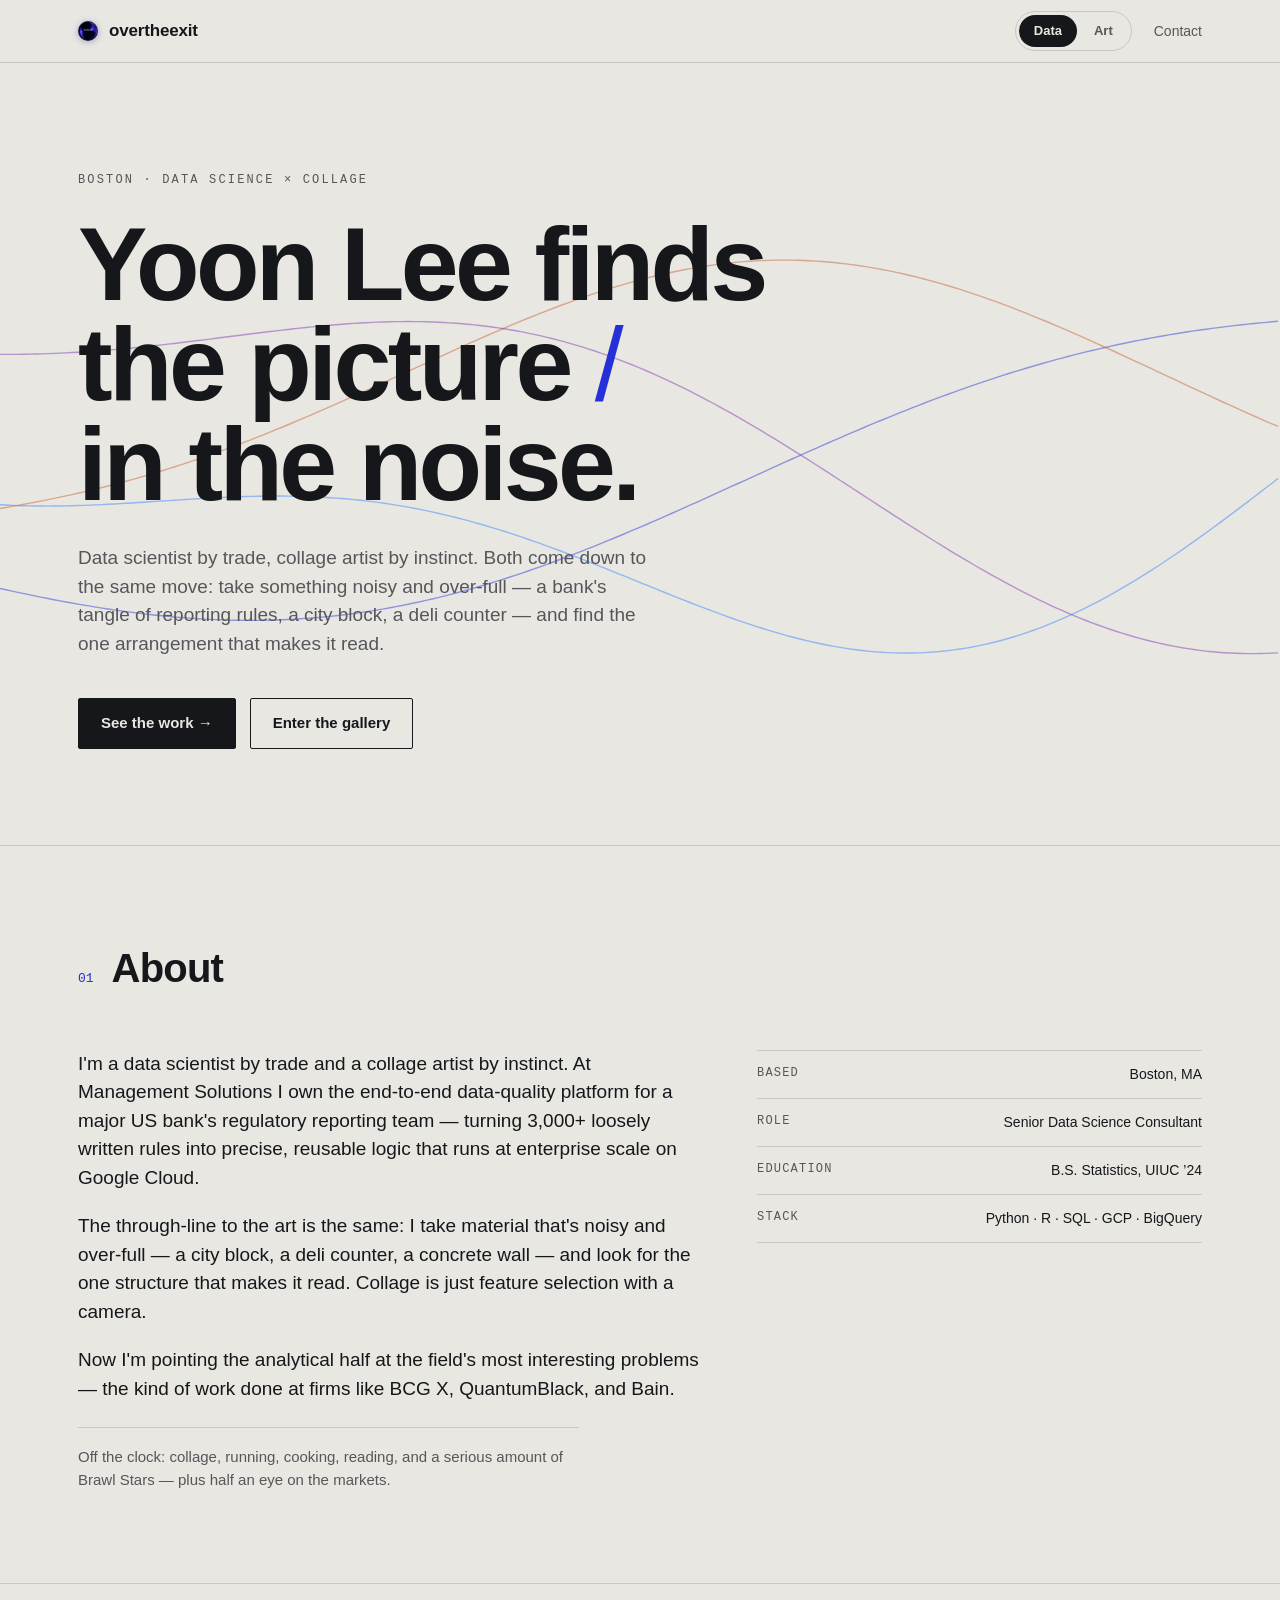
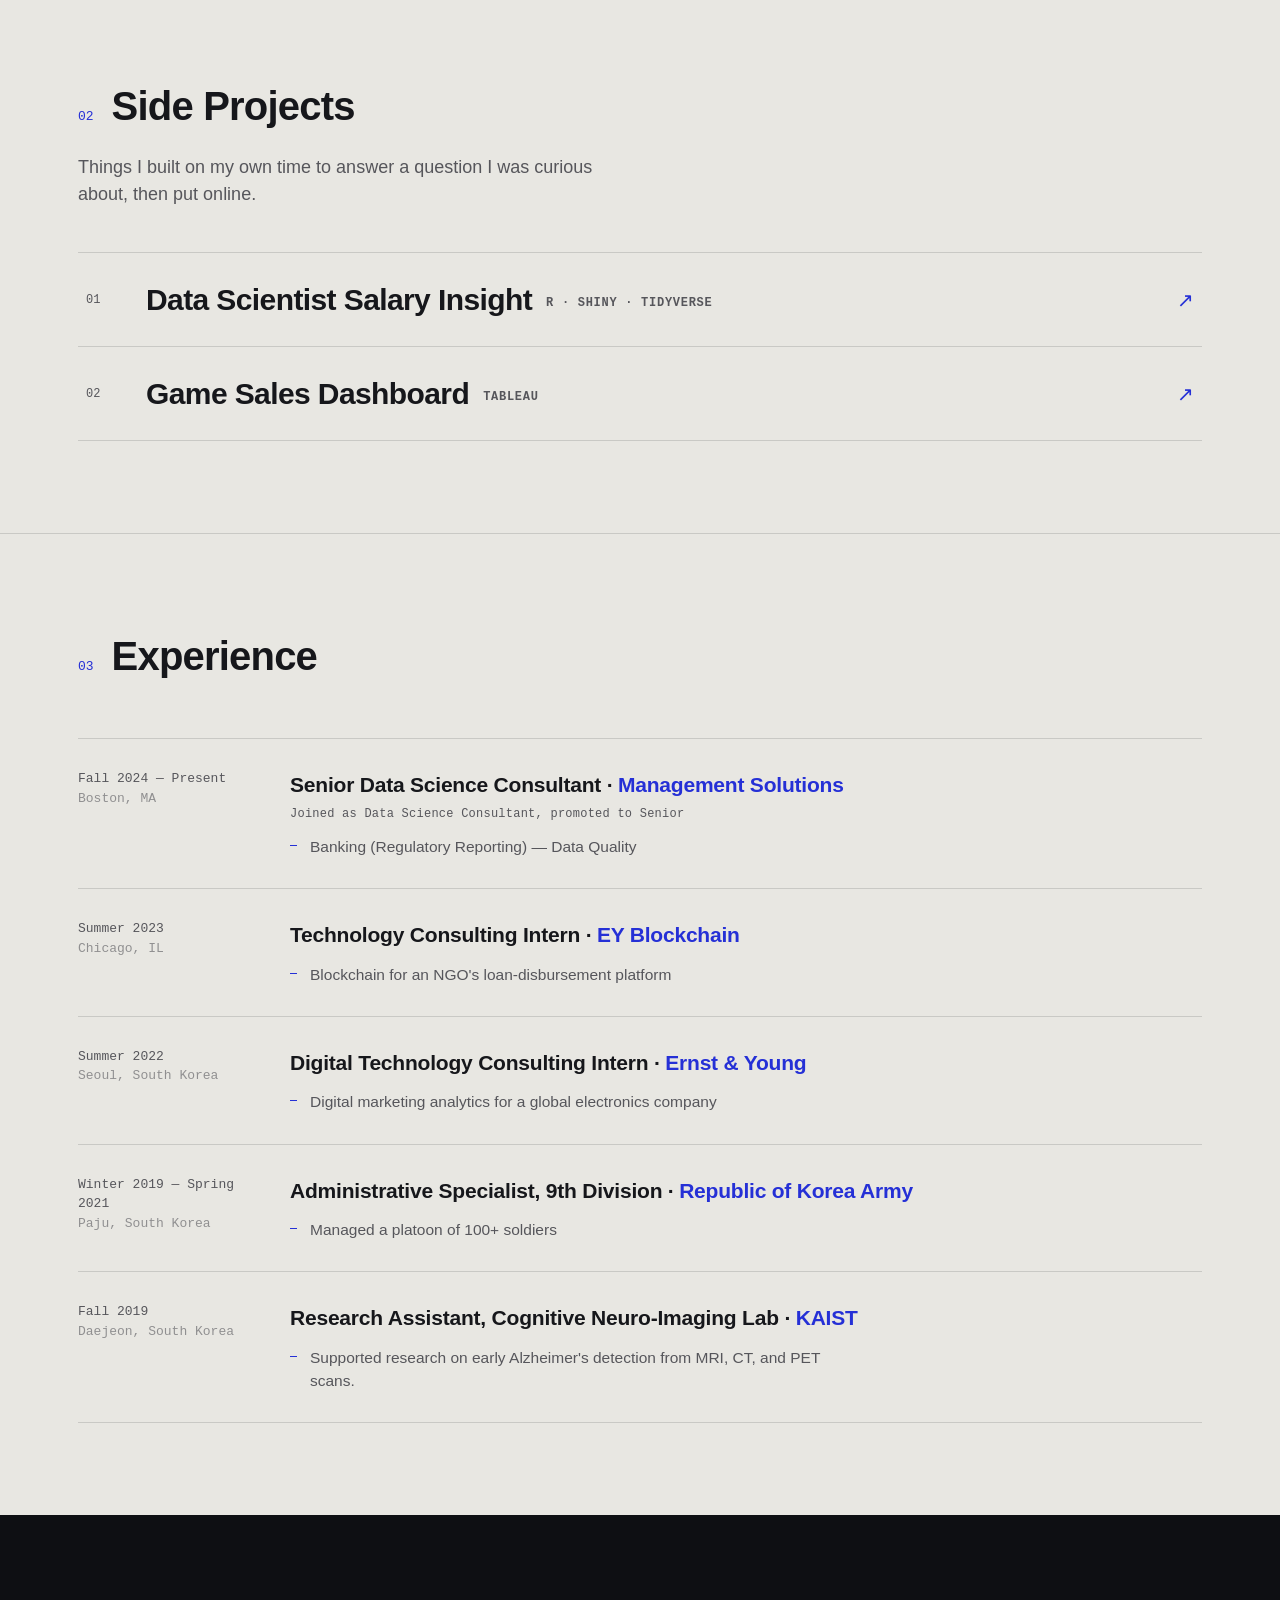
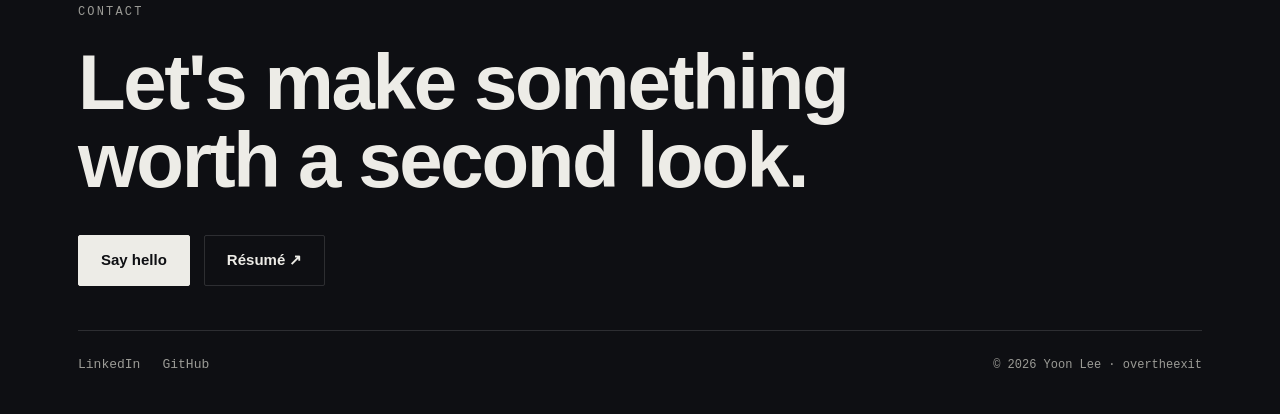
==== commit 74b8ffd2: "Experience: drop promotion year from Senior DS Consultant note" ====
--- a/index.html
+++ b/index.html
@@ -124,7 +124,7 @@
               <div class="when">Fall 2024 — Present<br /><span class="loc">Boston, MA</span></div>
               <div>
                 <h3 class="role">Senior Data Science Consultant · <span class="org">Management Solutions</span></h3>
-                <p class="promo">Joined as Data Science Consultant; promoted to Senior · Sept 2025</p>
+                <p class="promo">Joined as Data Science Consultant, promoted to Senior</p>
                 <ul>
                   <li>Banking (Regulatory Reporting) — Data Quality</li>
                 </ul>
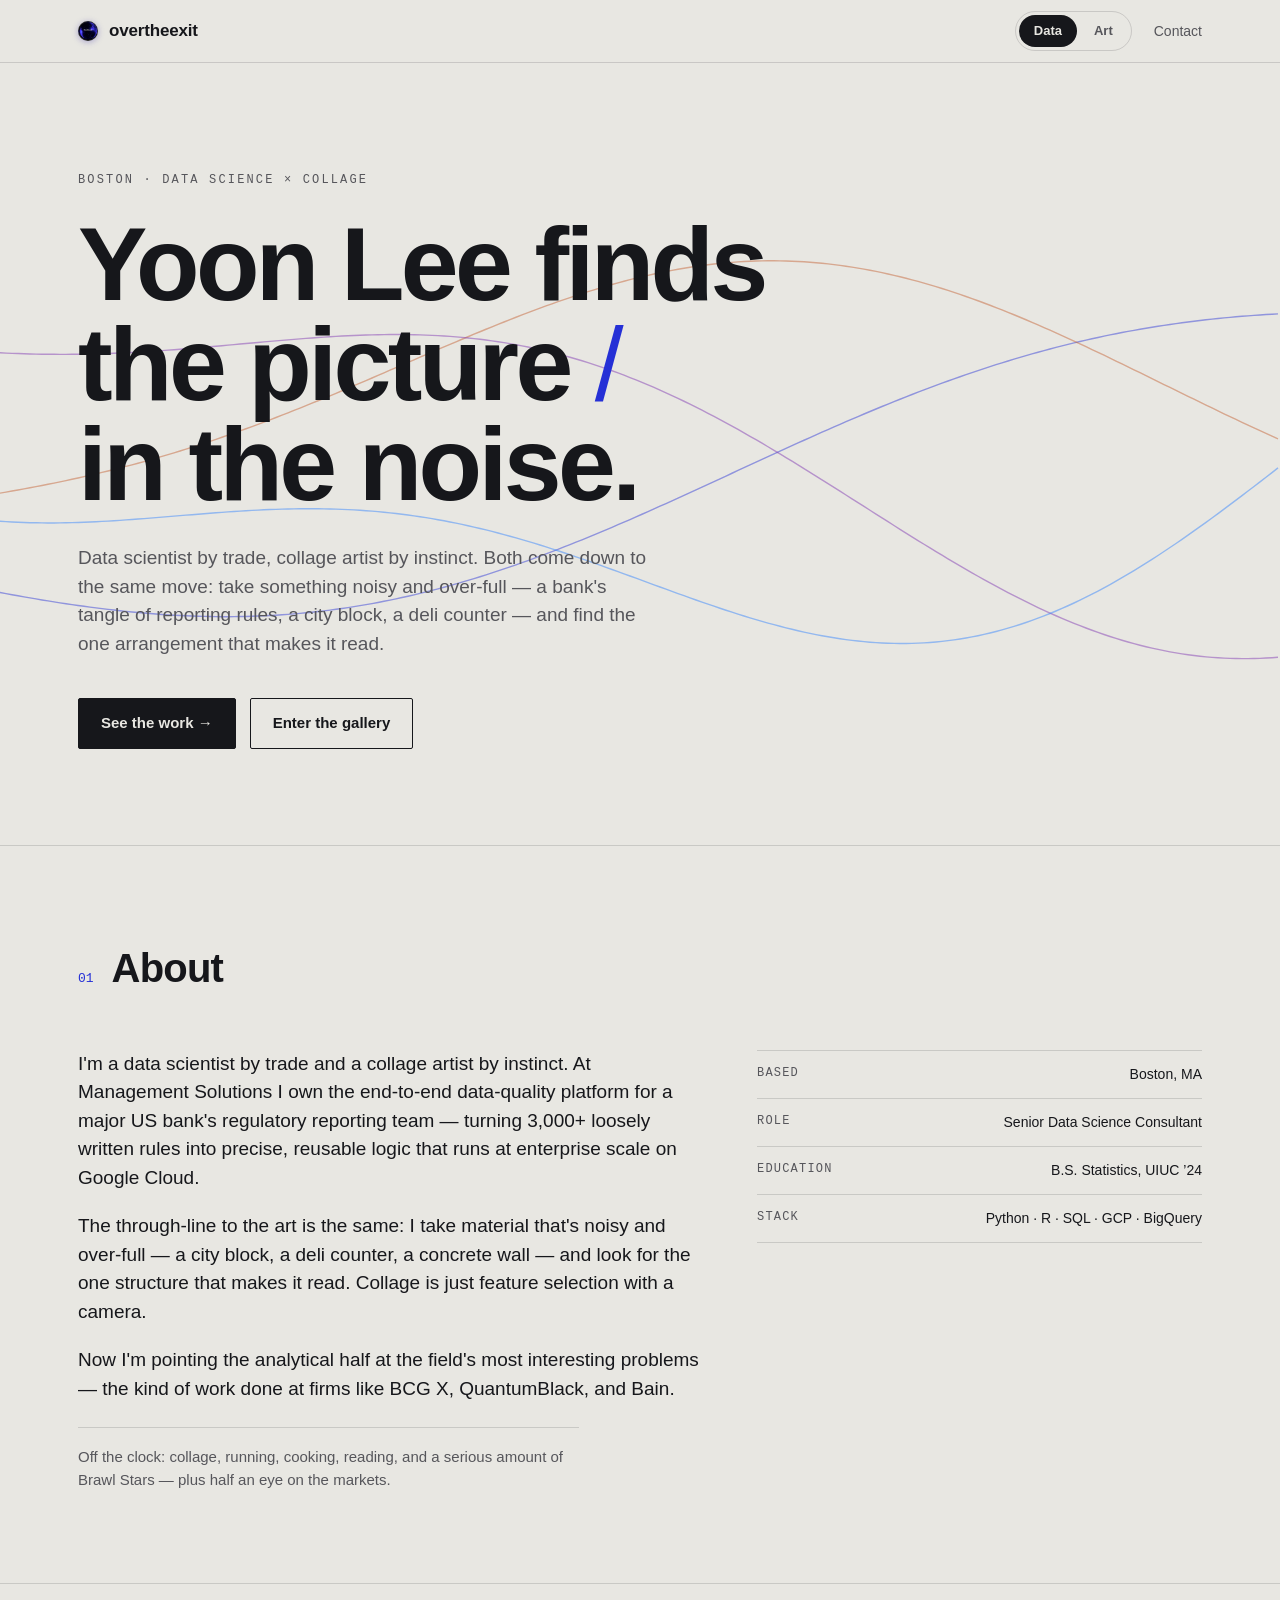
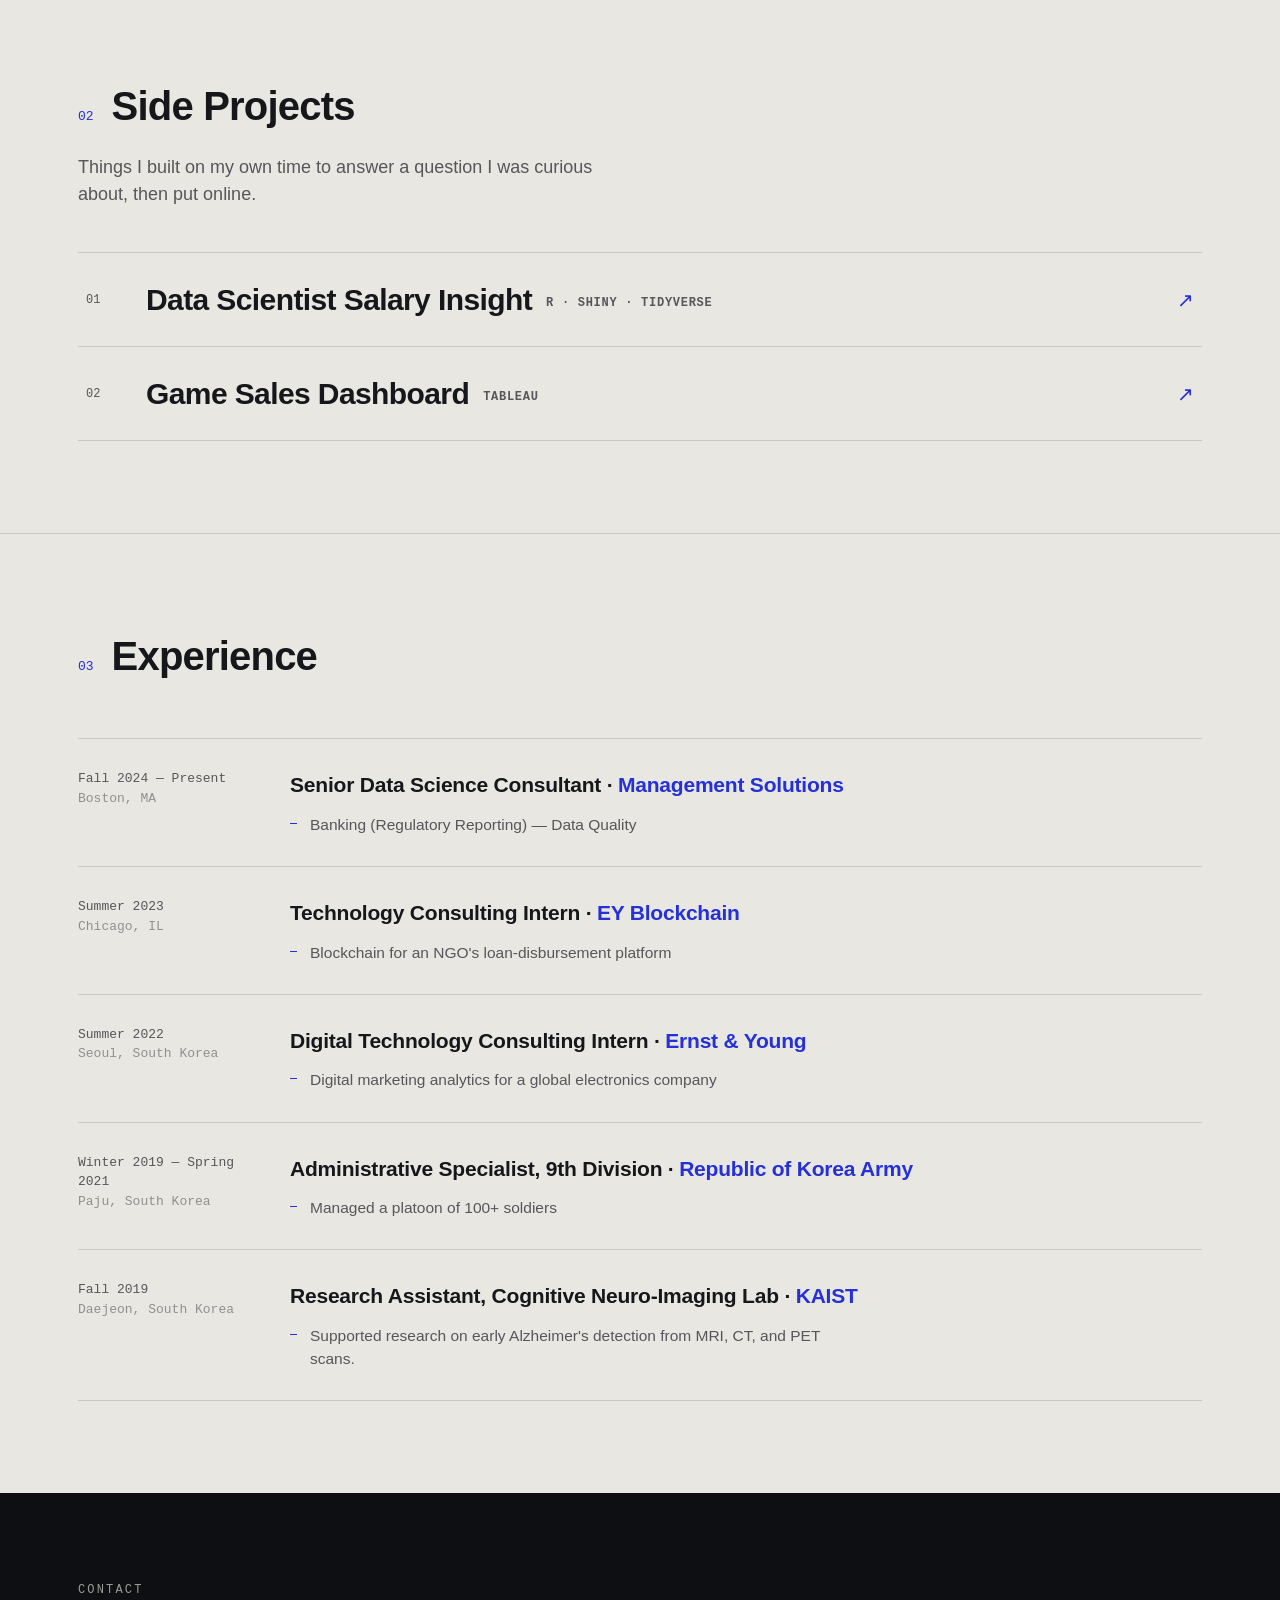
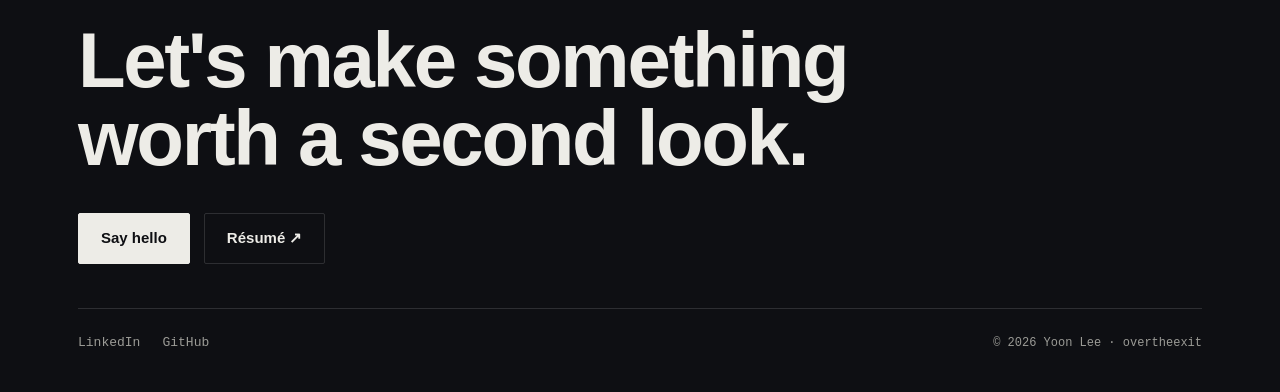
==== commit 0e572d5e: "Experience: remove promotion sub-line from Management Solutions entry" ====
--- a/index.html
+++ b/index.html
@@ -124,7 +124,6 @@
               <div class="when">Fall 2024 — Present<br /><span class="loc">Boston, MA</span></div>
               <div>
                 <h3 class="role">Senior Data Science Consultant · <span class="org">Management Solutions</span></h3>
-                <p class="promo">Joined as Data Science Consultant, promoted to Senior</p>
                 <ul>
                   <li>Banking (Regulatory Reporting) — Data Quality</li>
                 </ul>
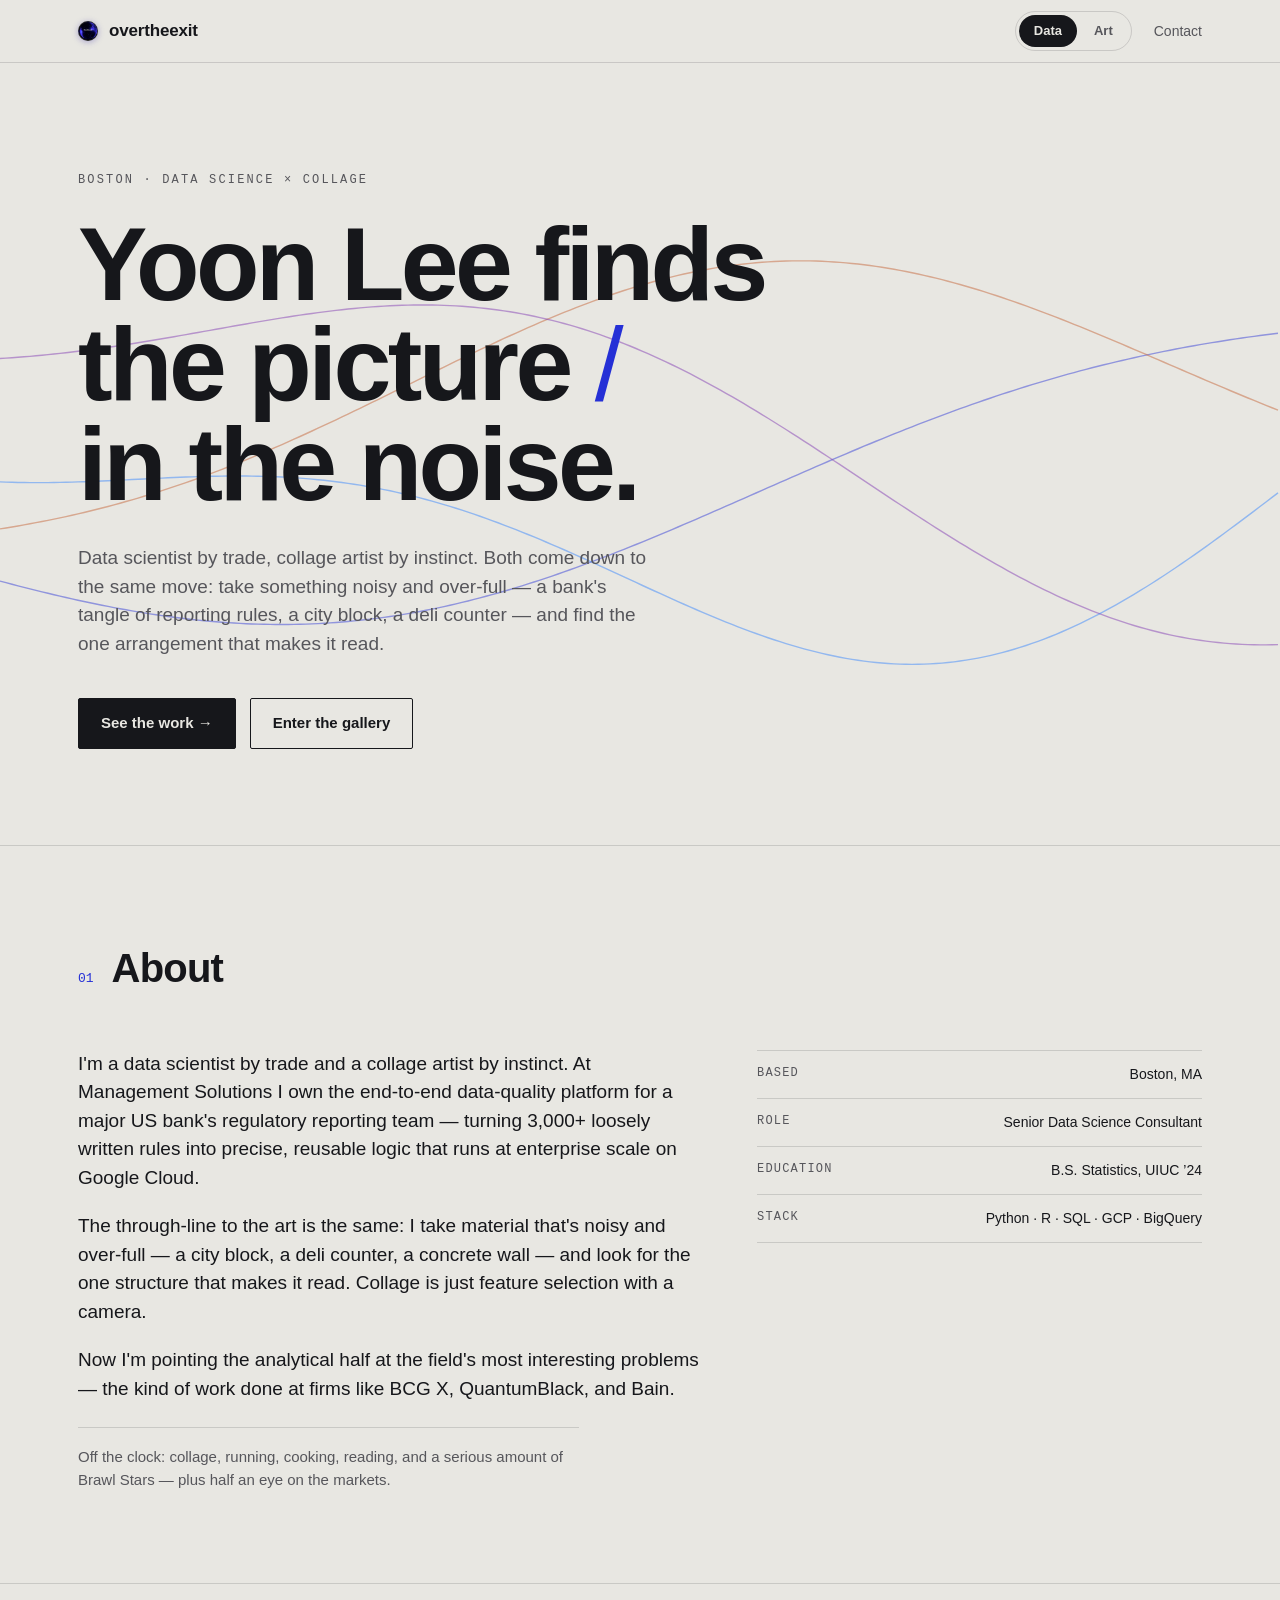
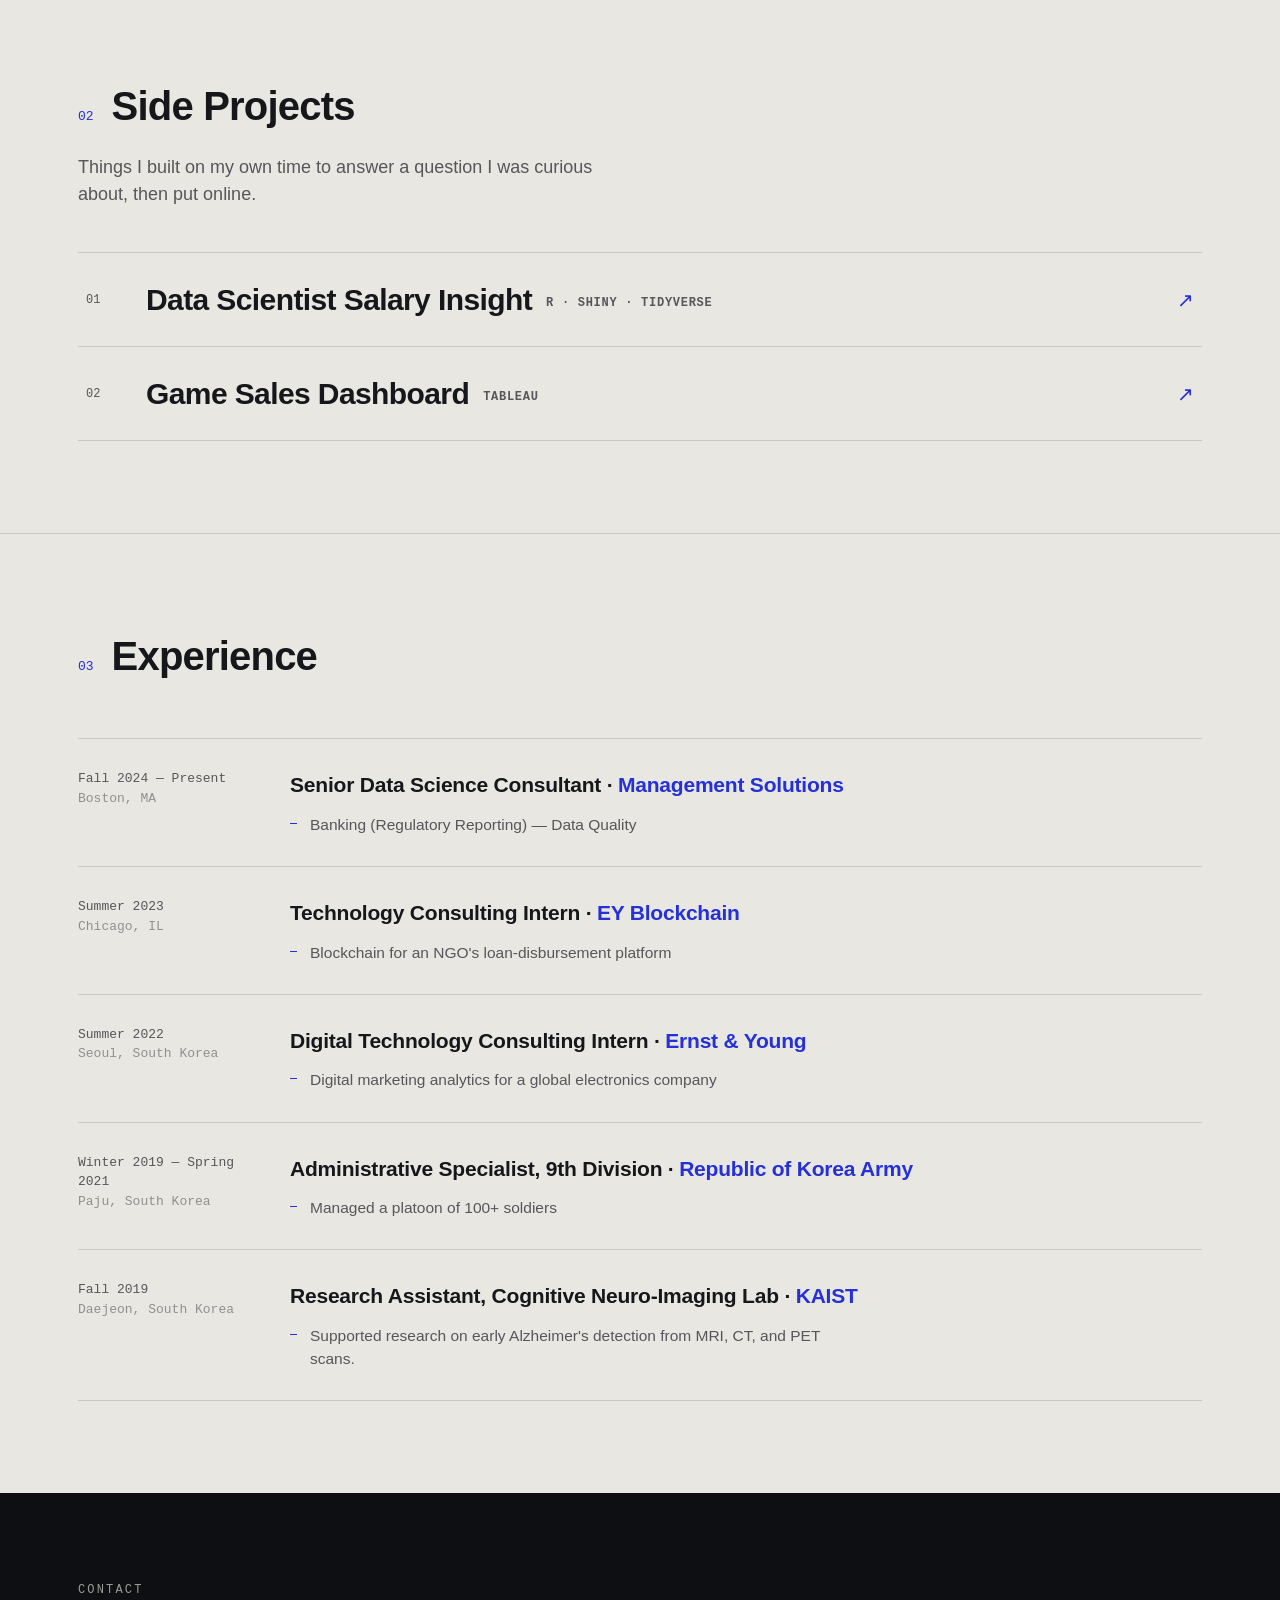
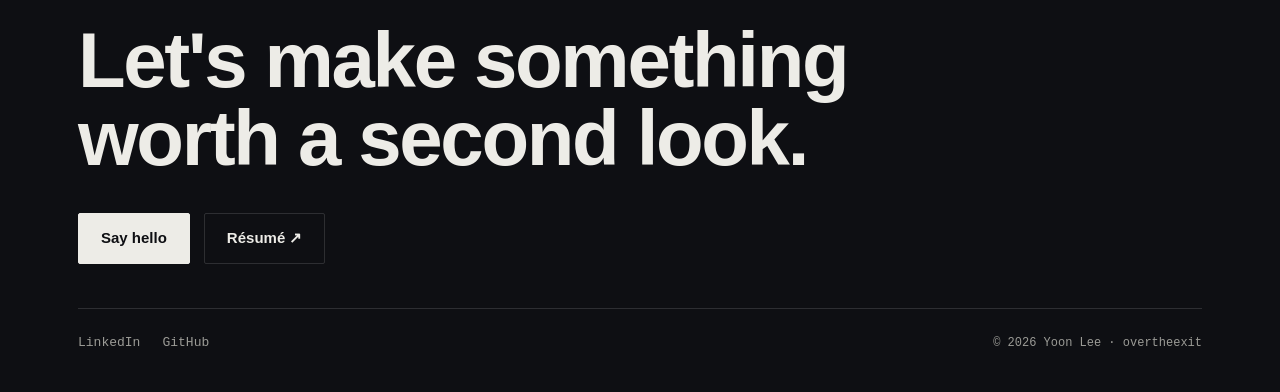
==== commit 9c998ffd: "Cache-bust CSS + JS to v=3 for release" ====
--- a/index.html
+++ b/index.html
@@ -25,8 +25,8 @@
     <meta property="twitter:description" content="Data scientist by trade, collage artist by instinct." />
     <meta property="twitter:image" content="https://overtheexit.com/assets/gallery/logo.jpg" />
 
-    <link rel="preload" as="style" href="./css/main.css?v=2" />
-    <link rel="stylesheet" href="./css/main.css?v=2" />
+    <link rel="preload" as="style" href="./css/main.css?v=3" />
+    <link rel="stylesheet" href="./css/main.css?v=3" />
   </head>
   <body>
     <nav>
@@ -188,7 +188,7 @@
       </div>
     </footer>
 
-    <script src="./javascript/curves.js"></script>
-    <script src="./javascript/site.js"></script>
+    <script src="./javascript/curves.js?v=3"></script>
+    <script src="./javascript/site.js?v=3"></script>
   </body>
 </html>
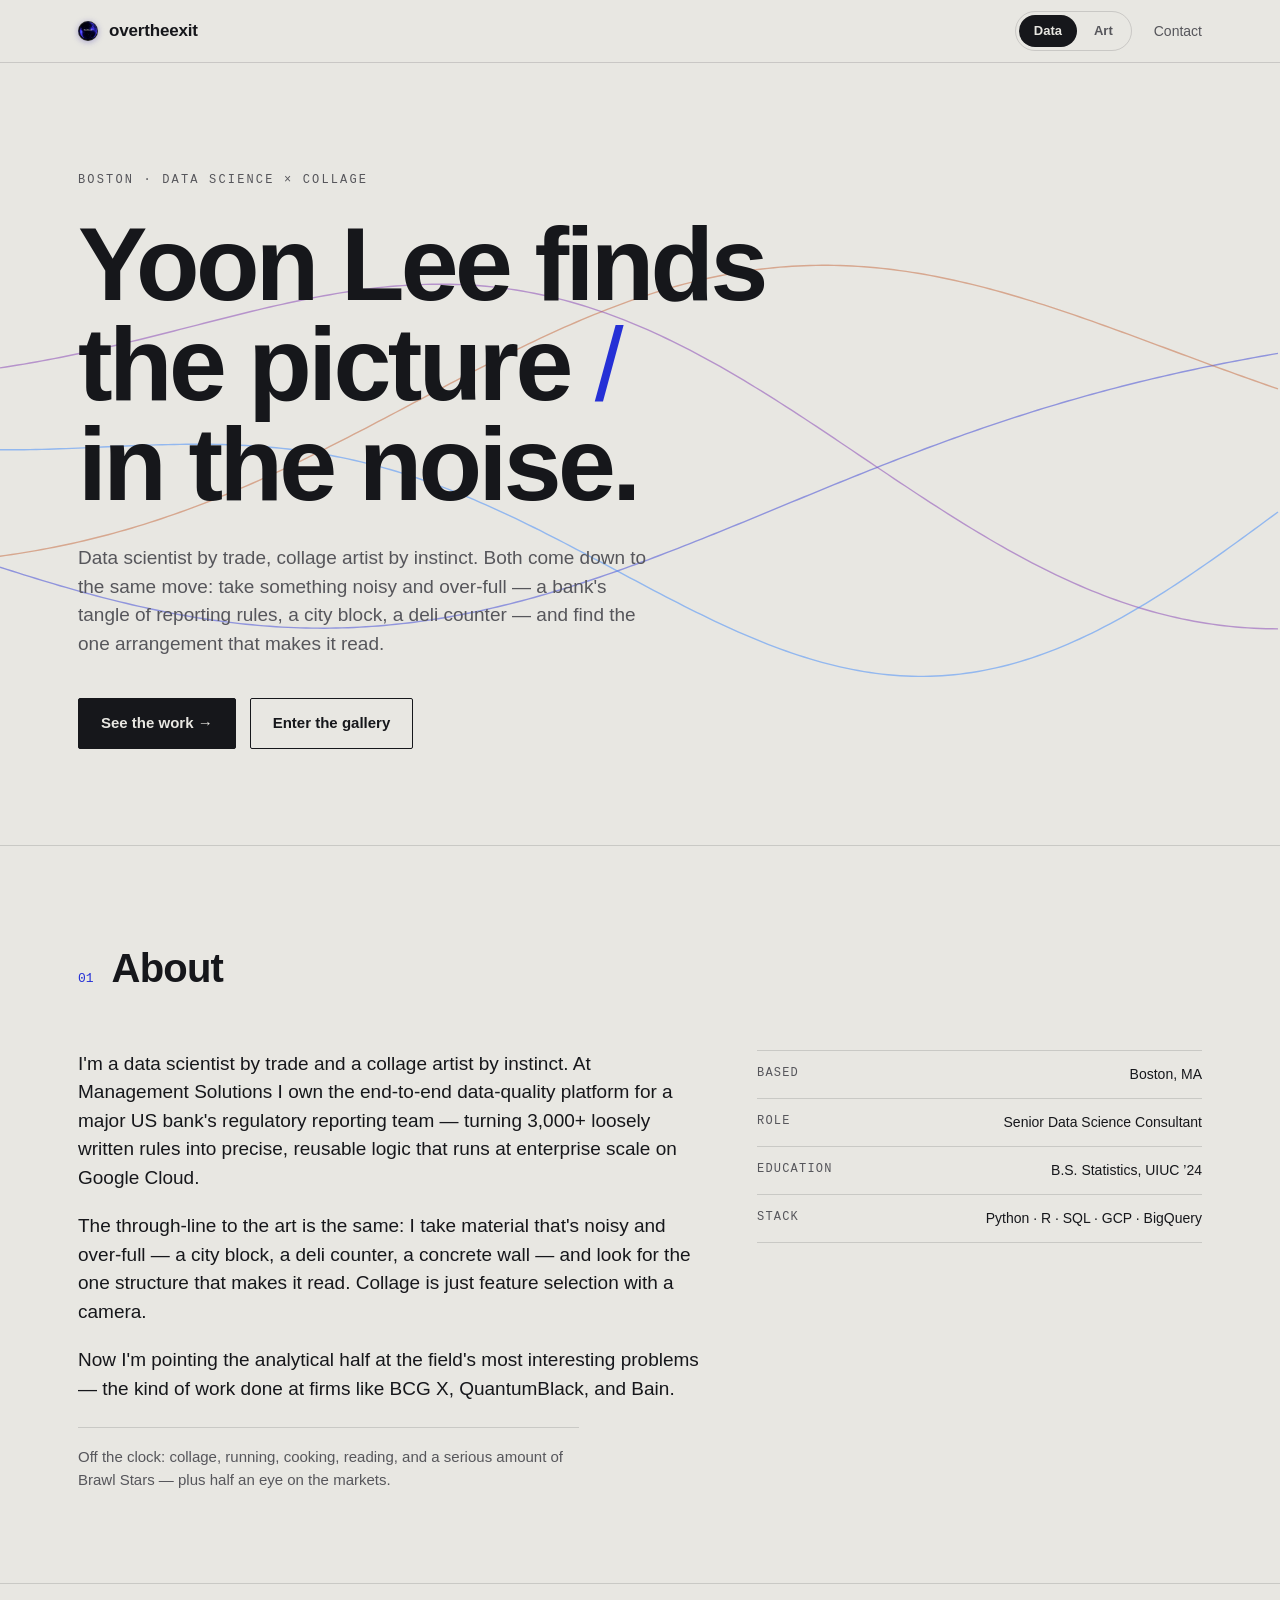
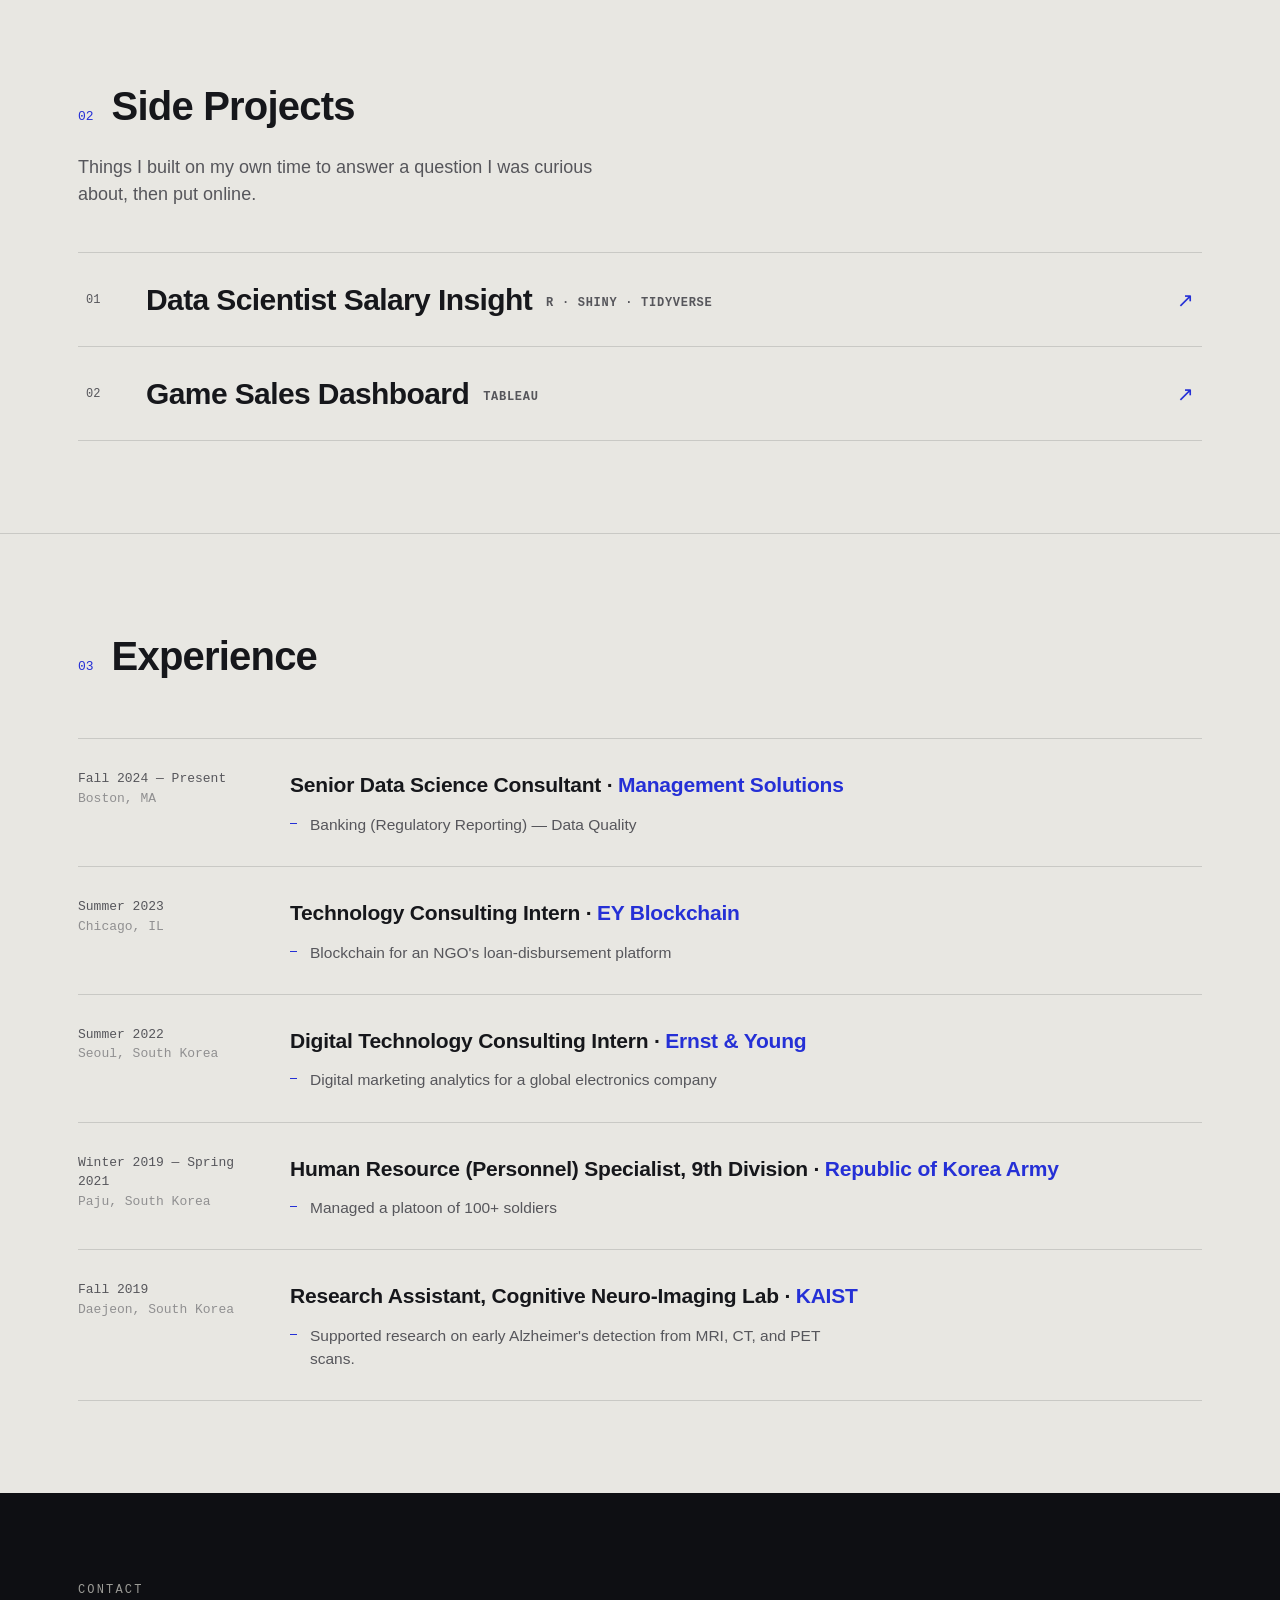
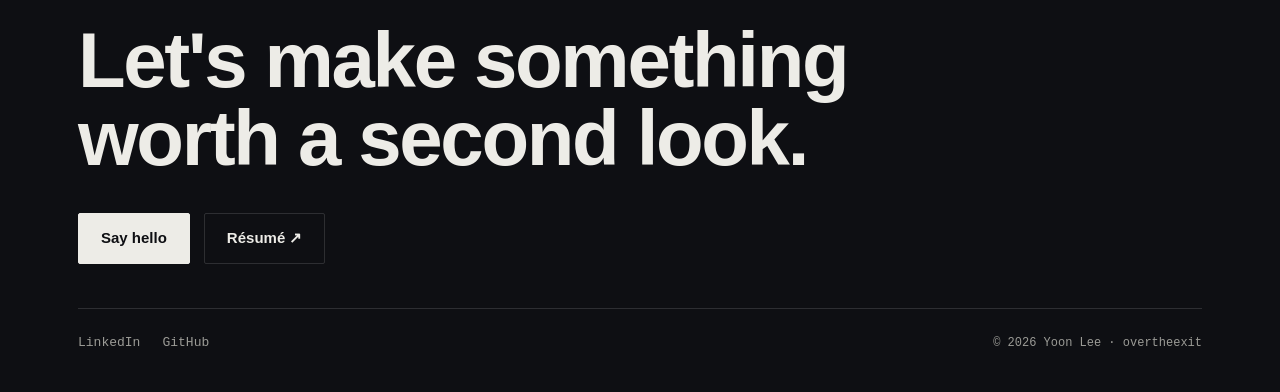
==== commit 32b80ac5: "Resume sync: update résumé link to new file; Army title -> Human Resource (Personnel) Specialist" ====
--- a/index.html
+++ b/index.html
@@ -150,7 +150,7 @@
             <article class="item">
               <div class="when">Winter 2019 — Spring 2021<br /><span class="loc">Paju, South Korea</span></div>
               <div>
-                <h3 class="role">Administrative Specialist, 9th Division · <span class="org">Republic of Korea Army</span></h3>
+                <h3 class="role">Human Resource (Personnel) Specialist, 9th Division · <span class="org">Republic of Korea Army</span></h3>
                 <ul>
                   <li>Managed a platoon of 100+ soldiers</li>
                 </ul>
@@ -176,7 +176,7 @@
         <p class="ftitle">Let's make something<br />worth a second look.</p>
         <div class="contact-actions">
           <a class="btn-dark solid" href="mailto:yoonseo.lee1212@gmail.com?subject=Hello%20Yoon">Say hello</a>
-          <a class="btn-dark ghost" href="https://drive.google.com/file/d/1IXhecEy4pqAHRhBLIZlT97A1oVhOZAIA/view?usp=sharing" target="_blank" rel="noopener noreferrer">Résumé ↗</a>
+          <a class="btn-dark ghost" href="https://drive.google.com/file/d/1PqgS9QAbKMGHAW56CGwOsstZ1b3VA5fD/view?usp=sharing" target="_blank" rel="noopener noreferrer">Résumé ↗</a>
         </div>
         <div class="fmeta">
           <div class="social">
